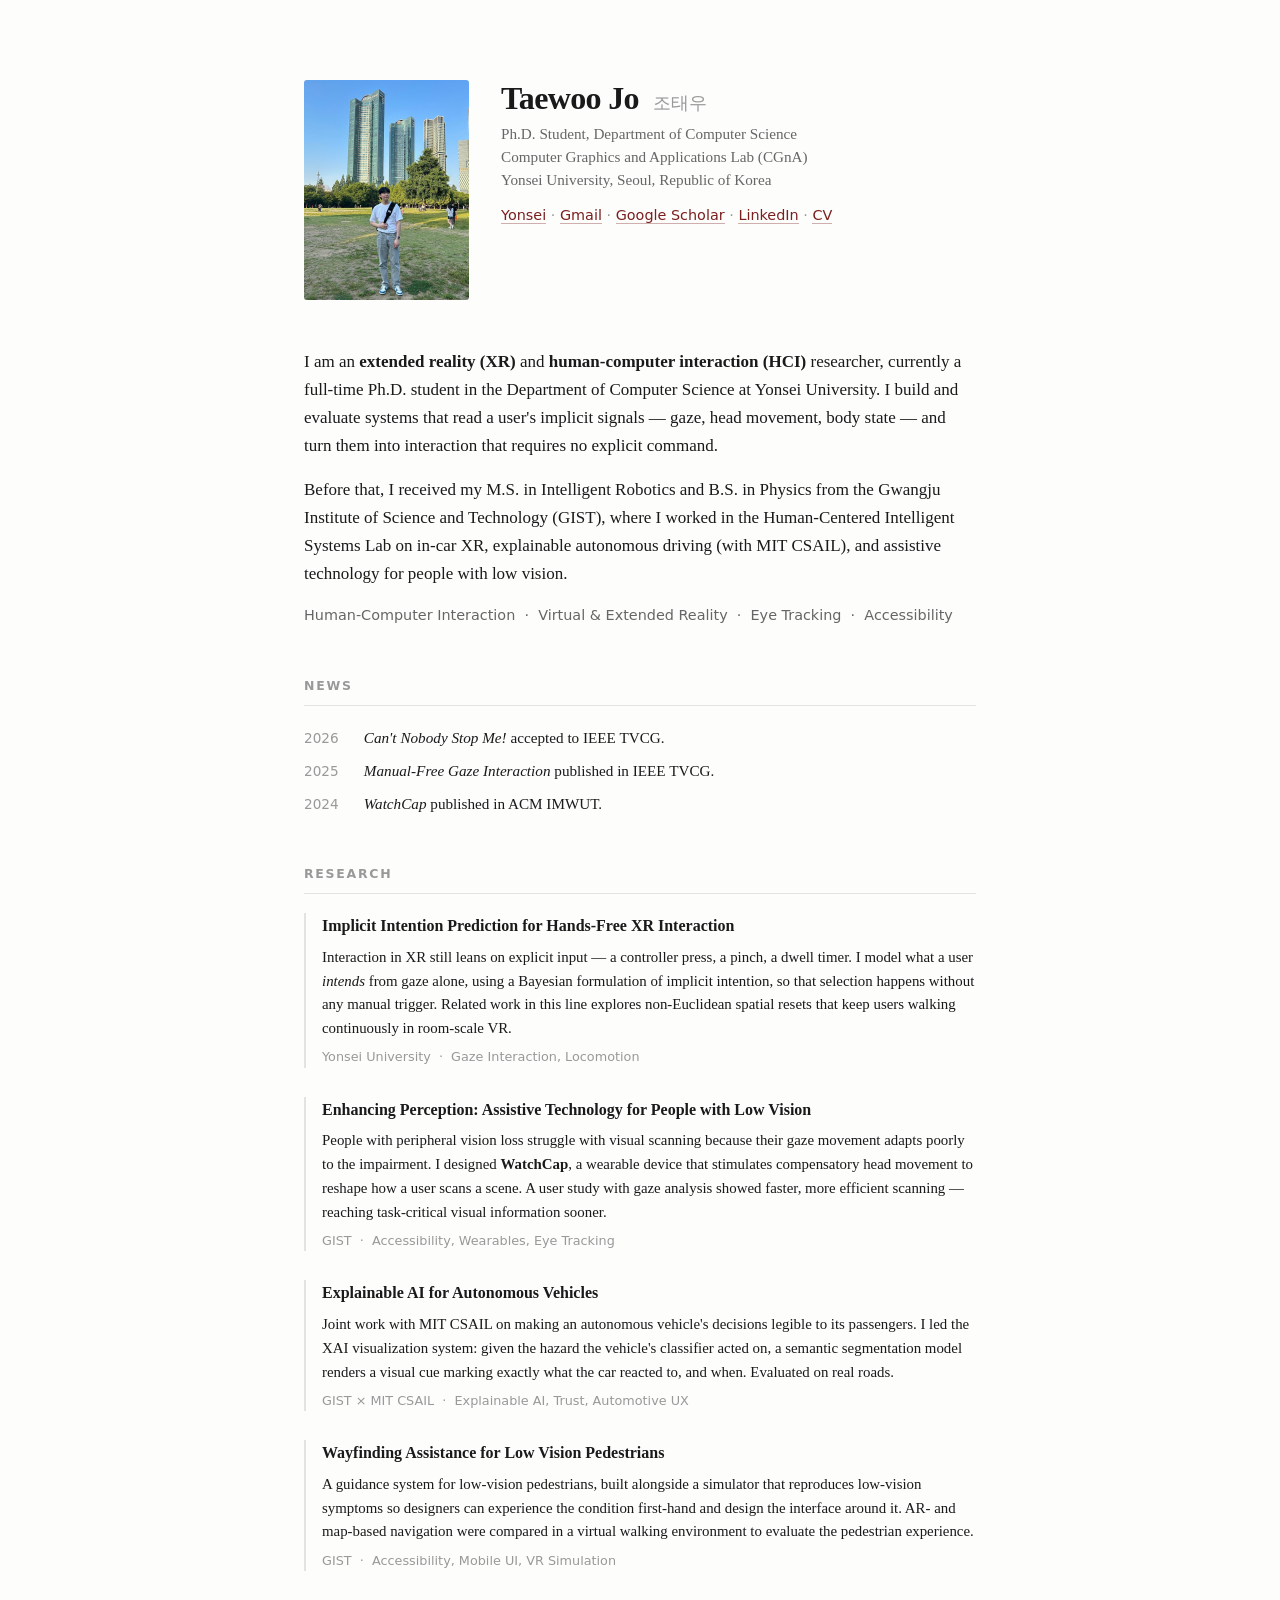
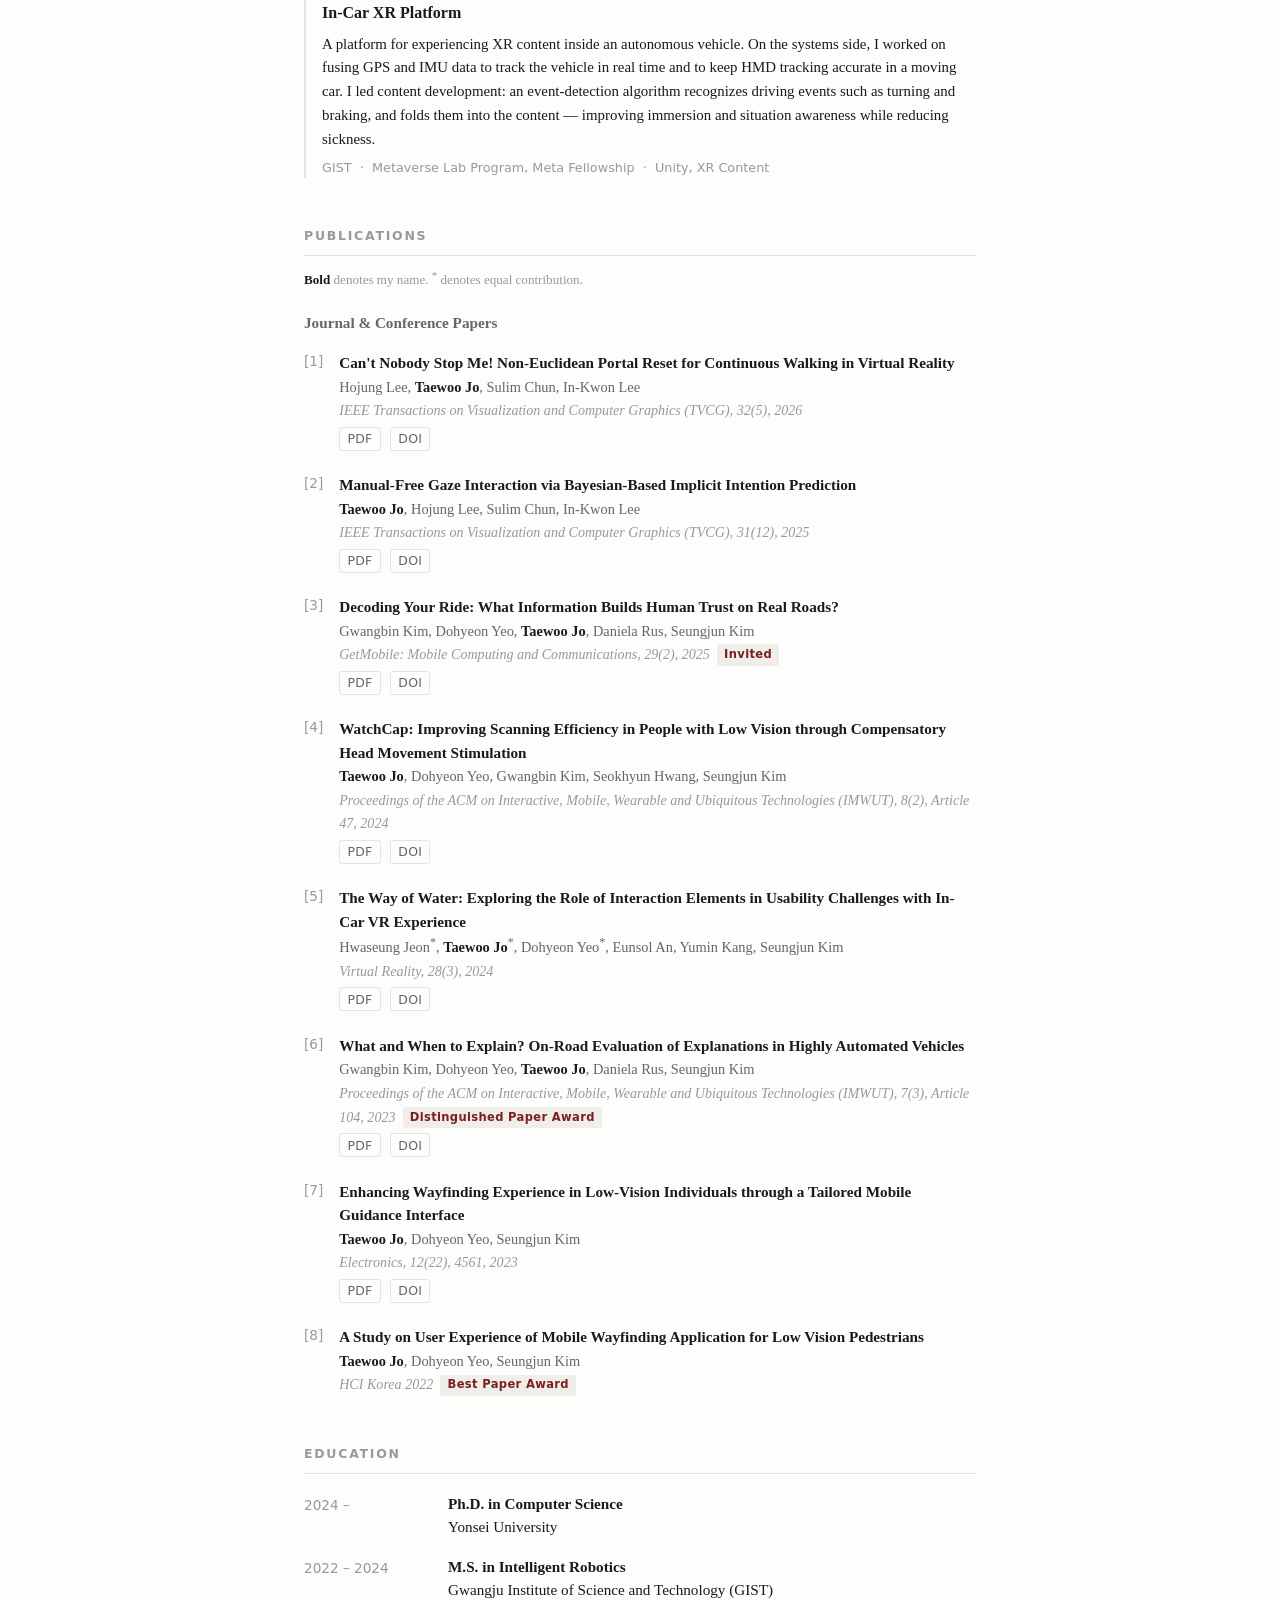
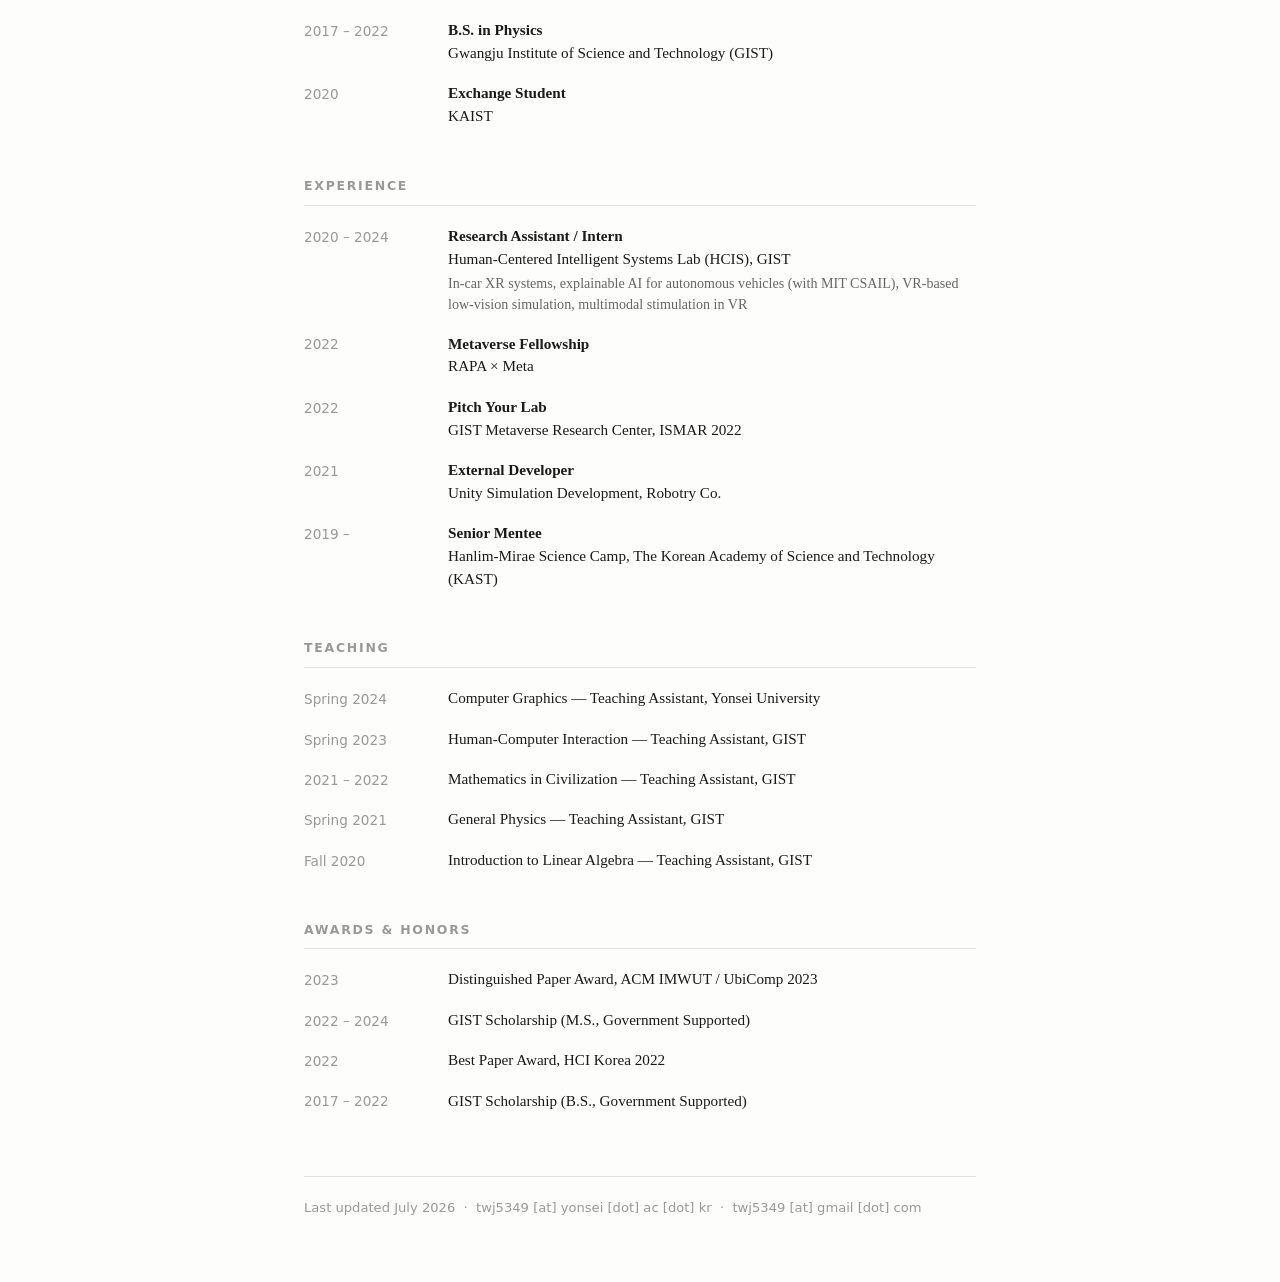
==== index.html @ ddeb013d "Add paper PDFs and DOI links to publications Co-Authored-By: Claude Opus 4.8 <noreply@anthropic.com>" ====
<!DOCTYPE html>
<html lang="en">
<head>
<meta charset="utf-8">
<meta name="viewport" content="width=device-width, initial-scale=1">
<title>Taewoo Jo</title>
<meta name="description" content="Taewoo Jo — Ph.D. student in Computer Science at Yonsei University. Human-Computer Interaction, Virtual Reality, Accessibility, Eye Tracking.">
<link rel="stylesheet" href="style.css">
<link rel="icon" href="data:,">
</head>
<body>
<main>

  <header>
    <!-- 사진을 assets/profile.jpg 로 넣으면 자동으로 표시됩니다 -->
    <img src="assets/profile.jpg" alt="Taewoo Jo" class="portrait"
         onerror="this.style.visibility='hidden'">
    <div class="intro">
      <h1>Taewoo Jo <span class="hangul">조태우</span></h1>
      <p class="affil">Ph.D. Student, Department of Computer Science<br>
      Computer Graphics and Applications Lab (CGnA)<br>
      Yonsei University, Seoul, Republic of Korea</p>
      <p class="links">
        <a href="mailto:twj5349@yonsei.ac.kr">Yonsei</a> ·
        <a href="mailto:twj5349@gmail.com">Gmail</a> ·
        <a href="https://scholar.google.co.kr/citations?hl=en&user=6_-TuDIAAAAJ">Google Scholar</a> ·
        <a href="https://www.linkedin.com/in/taewoo-jo-77134614b/">LinkedIn</a> ·
        <a href="assets/cv.pdf">CV</a>
      </p>
    </div>
  </header>

  <section id="about">
    <p>I am an <strong>extended reality (XR)</strong> and <strong>human-computer interaction
    (HCI)</strong> researcher, currently a full-time Ph.D. student in the Department of Computer
    Science at Yonsei University. I build and evaluate systems that read a user's implicit
    signals — gaze, head movement, body state — and turn them into interaction that requires
    no explicit command.</p>

    <p>Before that, I received my M.S. in Intelligent Robotics and B.S. in Physics from the
    Gwangju Institute of Science and Technology (GIST), where I worked in the Human-Centered
    Intelligent Systems Lab on in-car XR, explainable autonomous driving (with MIT CSAIL), and
    assistive technology for people with low vision.</p>

    <p class="keywords">Human-Computer Interaction &nbsp;·&nbsp; Virtual &amp; Extended Reality
    &nbsp;·&nbsp; Eye Tracking &nbsp;·&nbsp; Accessibility</p>
  </section>

  <section id="news">
    <h2>News</h2>
    <ul class="news">
      <li><span class="date">2026</span> <em>Can't Nobody Stop Me!</em> accepted to IEEE TVCG.</li>
      <li><span class="date">2025</span> <em>Manual-Free Gaze Interaction</em> published in IEEE TVCG.</li>
      <li><span class="date">2024</span> <em>WatchCap</em> published in ACM IMWUT.</li>
    </ul>
  </section>

  <section id="research">
    <h2>Research</h2>

    <div class="proj">
      <h3>Implicit Intention Prediction for Hands-Free XR Interaction</h3>
      <p>Interaction in XR still leans on explicit input — a controller press, a pinch, a dwell timer.
      I model what a user <em>intends</em> from gaze alone, using a Bayesian formulation of implicit
      intention, so that selection happens without any manual trigger. Related work in this line
      explores non-Euclidean spatial resets that keep users walking continuously in room-scale VR.</p>
      <p class="tags">Yonsei University &nbsp;·&nbsp; Gaze Interaction, Locomotion</p>
    </div>

    <div class="proj">
      <h3>Enhancing Perception: Assistive Technology for People with Low Vision</h3>
      <p>People with peripheral vision loss struggle with visual scanning because their gaze
      movement adapts poorly to the impairment. I designed <strong>WatchCap</strong>, a wearable
      device that stimulates compensatory head movement to reshape how a user scans a scene.
      A user study with gaze analysis showed faster, more efficient scanning — reaching
      task-critical visual information sooner.</p>
      <p class="tags">GIST &nbsp;·&nbsp; Accessibility, Wearables, Eye Tracking</p>
    </div>

    <div class="proj">
      <h3>Explainable AI for Autonomous Vehicles</h3>
      <p>Joint work with MIT CSAIL on making an autonomous vehicle's decisions legible to its
      passengers. I led the XAI visualization system: given the hazard the vehicle's classifier
      acted on, a semantic segmentation model renders a visual cue marking exactly what the car
      reacted to, and when. Evaluated on real roads.</p>
      <p class="tags">GIST &times; MIT CSAIL &nbsp;·&nbsp; Explainable AI, Trust, Automotive UX</p>
    </div>

    <div class="proj">
      <h3>Wayfinding Assistance for Low Vision Pedestrians</h3>
      <p>A guidance system for low-vision pedestrians, built alongside a simulator that reproduces
      low-vision symptoms so designers can experience the condition first-hand and design the
      interface around it. AR- and map-based navigation were compared in a virtual walking
      environment to evaluate the pedestrian experience.</p>
      <p class="tags">GIST &nbsp;·&nbsp; Accessibility, Mobile UI, VR Simulation</p>
    </div>

    <div class="proj">
      <h3>In-Car XR Platform</h3>
      <p>A platform for experiencing XR content inside an autonomous vehicle. On the systems side,
      I worked on fusing GPS and IMU data to track the vehicle in real time and to keep HMD
      tracking accurate in a moving car. I led content development: an event-detection algorithm
      recognizes driving events such as turning and braking, and folds them into the content —
      improving immersion and situation awareness while reducing sickness.</p>
      <p class="tags">GIST &nbsp;·&nbsp; Metaverse Lab Program, Meta Fellowship &nbsp;·&nbsp; Unity, XR Content</p>
    </div>

  </section>

  <section id="publications">
    <h2>Publications</h2>
    <p class="note"><span class="me">Bold</span> denotes my name. <sup>*</sup> denotes equal contribution.</p>

    <h3>Journal &amp; Conference Papers</h3>
    <ol class="pubs" reversed>

      <li>
        <span class="title">Can't Nobody Stop Me! Non-Euclidean Portal Reset for Continuous Walking in Virtual Reality</span><br>
        <span class="authors">Hojung Lee, <span class="me">Taewoo Jo</span>, Sulim Chun, In-Kwon Lee</span><br>
        <span class="venue">IEEE Transactions on Visualization and Computer Graphics (TVCG), 32(5), 2026</span>
        <span class="publinks">
          <a href="assets/papers/2026-tvcg-portal-reset.pdf">PDF</a>
          <a href="https://doi.org/10.1109/TVCG.2026.3679901">DOI</a>
        </span>
      </li>

      <li>
        <span class="title">Manual-Free Gaze Interaction via Bayesian-Based Implicit Intention Prediction</span><br>
        <span class="authors"><span class="me">Taewoo Jo</span>, Hojung Lee, Sulim Chun, In-Kwon Lee</span><br>
        <span class="venue">IEEE Transactions on Visualization and Computer Graphics (TVCG), 31(12), 2025</span>
        <span class="publinks">
          <a href="assets/papers/2025-tvcg-gaze-interaction.pdf">PDF</a>
          <a href="https://doi.org/10.1109/TVCG.2025.3615198">DOI</a>
        </span>
      </li>

      <li>
        <span class="title">Decoding Your Ride: What Information Builds Human Trust on Real Roads?</span><br>
        <span class="authors">Gwangbin Kim, Dohyeon Yeo, <span class="me">Taewoo Jo</span>, Daniela Rus, Seungjun Kim</span><br>
        <span class="venue">GetMobile: Mobile Computing and Communications, 29(2), 2025 &nbsp;<span class="badge">Invited</span></span>
        <span class="publinks">
          <a href="assets/papers/2025-getmobile-decoding-your-ride.pdf">PDF</a>
          <a href="https://doi.org/10.1145/3760535.3760537">DOI</a>
        </span>
      </li>

      <li>
        <span class="title">WatchCap: Improving Scanning Efficiency in People with Low Vision through Compensatory Head Movement Stimulation</span><br>
        <span class="authors"><span class="me">Taewoo Jo</span>, Dohyeon Yeo, Gwangbin Kim, Seokhyun Hwang, Seungjun Kim</span><br>
        <span class="venue">Proceedings of the ACM on Interactive, Mobile, Wearable and Ubiquitous Technologies (IMWUT), 8(2), Article 47, 2024</span>
        <span class="publinks">
          <a href="assets/papers/2024-imwut-watchcap.pdf">PDF</a>
          <a href="https://doi.org/10.1145/3659592">DOI</a>
        </span>
      </li>

      <li>
        <span class="title">The Way of Water: Exploring the Role of Interaction Elements in Usability Challenges with In-Car VR Experience</span><br>
        <span class="authors">Hwaseung Jeon<sup>*</sup>, <span class="me">Taewoo Jo</span><sup>*</sup>, Dohyeon Yeo<sup>*</sup>, Eunsol An, Yumin Kang, Seungjun Kim</span><br>
        <span class="venue">Virtual Reality, 28(3), 2024</span>
        <span class="publinks">
          <a href="assets/papers/2024-vr-way-of-water.pdf">PDF</a>
          <a href="https://doi.org/10.1007/s10055-024-01001-3">DOI</a>
        </span>
      </li>

      <li>
        <span class="title">What and When to Explain? On-Road Evaluation of Explanations in Highly Automated Vehicles</span><br>
        <span class="authors">Gwangbin Kim, Dohyeon Yeo, <span class="me">Taewoo Jo</span>, Daniela Rus, Seungjun Kim</span><br>
        <span class="venue">Proceedings of the ACM on Interactive, Mobile, Wearable and Ubiquitous Technologies (IMWUT), 7(3), Article 104, 2023 &nbsp;<span class="badge">Distinguished Paper Award</span></span>
        <span class="publinks">
          <a href="assets/papers/2023-imwut-what-and-when-to-explain.pdf">PDF</a>
          <a href="https://doi.org/10.1145/3610886">DOI</a>
        </span>
      </li>

      <li>
        <span class="title">Enhancing Wayfinding Experience in Low-Vision Individuals through a Tailored Mobile Guidance Interface</span><br>
        <span class="authors"><span class="me">Taewoo Jo</span>, Dohyeon Yeo, Seungjun Kim</span><br>
        <span class="venue">Electronics, 12(22), 4561, 2023</span>
        <span class="publinks">
          <a href="assets/papers/2023-electronics-wayfinding.pdf">PDF</a>
          <a href="https://doi.org/10.3390/electronics12224561">DOI</a>
        </span>
      </li>

      <li>
        <span class="title">A Study on User Experience of Mobile Wayfinding Application for Low Vision Pedestrians</span><br>
        <span class="authors"><span class="me">Taewoo Jo</span>, Dohyeon Yeo, Seungjun Kim</span><br>
        <span class="venue">HCI Korea 2022 &nbsp;<span class="badge">Best Paper Award</span></span>
      </li>

    </ol>
  </section>

  <section id="education">
    <h2>Education</h2>
    <ul class="cv">
      <li>
        <span class="date">2024 &ndash;</span>
        <span class="entry"><strong>Ph.D. in Computer Science</strong><br>Yonsei University</span>
      </li>
      <li>
        <span class="date">2022 &ndash; 2024</span>
        <span class="entry"><strong>M.S. in Intelligent Robotics</strong><br>Gwangju Institute of Science and Technology (GIST)</span>
      </li>
      <li>
        <span class="date">2017 &ndash; 2022</span>
        <span class="entry"><strong>B.S. in Physics</strong><br>Gwangju Institute of Science and Technology (GIST)</span>
      </li>
      <li>
        <span class="date">2020</span>
        <span class="entry"><strong>Exchange Student</strong><br>KAIST</span>
      </li>
    </ul>
  </section>

  <section id="experience">
    <h2>Experience</h2>
    <ul class="cv">
      <li>
        <span class="date">2020 &ndash; 2024</span>
        <span class="entry"><strong>Research Assistant / Intern</strong><br>
        Human-Centered Intelligent Systems Lab (HCIS), GIST<br>
        <span class="detail">In-car XR systems, explainable AI for autonomous vehicles (with MIT CSAIL),
        VR-based low-vision simulation, multimodal stimulation in VR</span></span>
      </li>
      <li>
        <span class="date">2022</span>
        <span class="entry"><strong>Metaverse Fellowship</strong><br>RAPA &times; Meta</span>
      </li>
      <li>
        <span class="date">2022</span>
        <span class="entry"><strong>Pitch Your Lab</strong><br>
        GIST Metaverse Research Center, ISMAR 2022</span>
      </li>
      <li>
        <span class="date">2021</span>
        <span class="entry"><strong>External Developer</strong><br>Unity Simulation Development, Robotry Co.</span>
      </li>
      <li>
        <span class="date">2019 &ndash;</span>
        <span class="entry"><strong>Senior Mentee</strong><br>
        Hanlim-Mirae Science Camp, The Korean Academy of Science and Technology (KAST)</span>
      </li>
    </ul>
  </section>

  <section id="teaching">
    <h2>Teaching</h2>
    <ul class="cv">
      <li><span class="date">Spring 2024</span> <span class="entry">Computer Graphics &mdash; Teaching Assistant, Yonsei University</span></li>
      <li><span class="date">Spring 2023</span> <span class="entry">Human-Computer Interaction &mdash; Teaching Assistant, GIST</span></li>
      <li><span class="date">2021 &ndash; 2022</span> <span class="entry">Mathematics in Civilization &mdash; Teaching Assistant, GIST</span></li>
      <li><span class="date">Spring 2021</span> <span class="entry">General Physics &mdash; Teaching Assistant, GIST</span></li>
      <li><span class="date">Fall 2020</span> <span class="entry">Introduction to Linear Algebra &mdash; Teaching Assistant, GIST</span></li>
    </ul>
  </section>

  <section id="awards">
    <h2>Awards &amp; Honors</h2>
    <ul class="cv">
      <li><span class="date">2023</span> <span class="entry">Distinguished Paper Award, ACM IMWUT / UbiComp 2023</span></li>
      <li><span class="date">2022 &ndash; 2024</span> <span class="entry">GIST Scholarship (M.S., Government Supported)</span></li>
      <li><span class="date">2022</span> <span class="entry">Best Paper Award, HCI Korea 2022</span></li>
      <li><span class="date">2017 &ndash; 2022</span> <span class="entry">GIST Scholarship (B.S., Government Supported)</span></li>
    </ul>
  </section>

  <footer>
    <p>Last updated July 2026 &nbsp;·&nbsp; twj5349 [at] yonsei [dot] ac [dot] kr &nbsp;·&nbsp; twj5349 [at] gmail [dot] com</p>
  </footer>

</main>
</body>
</html>
---- style.css ----
:root {
  --fg: #1a1a1a;
  --fg-dim: #666;
  --fg-faint: #999;
  --bg: #fdfdfc;
  --accent: #7a1f1f;
  --rule: #e3e3e0;
  --badge-bg: #f0eeea;
}

@media (prefers-color-scheme: dark) {
  :root {
    --fg: #e8e6e3;
    --fg-dim: #a0a0a0;
    --fg-faint: #777;
    --bg: #16161a;
    --accent: #d98a8a;
    --rule: #2e2e33;
    --badge-bg: #2a2a30;
  }
}

* { box-sizing: border-box; }

html { -webkit-text-size-adjust: 100%; }

body {
  margin: 0;
  background: var(--bg);
  color: var(--fg);
  font-family: "Charter", "Iowan Old Style", "Source Serif Pro", Georgia, "Noto Serif KR", serif;
  font-size: 17px;
  line-height: 1.65;
  -webkit-font-smoothing: antialiased;
}

main {
  max-width: 720px;
  margin: 0 auto;
  padding: 5rem 1.5rem 4rem;
}

a {
  color: var(--accent);
  text-decoration: none;
  border-bottom: 1px solid color-mix(in srgb, var(--accent) 35%, transparent);
}
a:hover { border-bottom-color: var(--accent); }

/* ---------- header ---------- */

header {
  display: flex;
  gap: 2rem;
  align-items: flex-start;
  margin-bottom: 3rem;
}

/* 사진의 원래 비율을 그대로 따라갑니다 (세로/가로/정사각 모두 대응).
   너비만 고정하고 높이는 auto — 잘리는 부분 없음.
   지나치게 세로로 긴 사진만 max-height 에서 부드럽게 잘립니다. */
.portrait {
  width: 165px;
  height: auto;
  max-height: 240px;
  object-fit: cover;
  object-position: 50% 30%;
  display: block;
  border-radius: 3px;
  flex-shrink: 0;
  background: var(--badge-bg);
}

.intro { flex: 1; min-width: 0; }

h1 {
  font-size: 2rem;
  font-weight: 600;
  letter-spacing: -0.02em;
  margin: 0 0 0.4rem;
  line-height: 1.15;
}

h1 .hangul {
  font-size: 1.1rem;
  font-weight: 400;
  color: var(--fg-faint);
  letter-spacing: 0;
  margin-left: 0.4rem;
}

.affil {
  margin: 0 0 0.8rem;
  color: var(--fg-dim);
  font-size: 0.95rem;
  line-height: 1.5;
}

.links {
  margin: 0;
  font-size: 0.9rem;
  font-family: system-ui, -apple-system, "Segoe UI", sans-serif;
  color: var(--fg-faint);
}

/* ---------- sections ---------- */

section { margin-bottom: 3rem; }

h2 {
  font-size: 0.78rem;
  font-family: system-ui, -apple-system, "Segoe UI", sans-serif;
  font-weight: 600;
  text-transform: uppercase;
  letter-spacing: 0.14em;
  color: var(--fg-faint);
  margin: 0 0 1.2rem;
  padding-bottom: 0.5rem;
  border-bottom: 1px solid var(--rule);
}

h3 {
  font-size: 0.95rem;
  font-weight: 600;
  margin: 0 0 1rem;
  color: var(--fg-dim);
}

#about p { margin: 0 0 1rem; }

.keywords {
  font-size: 0.9rem;
  color: var(--fg-dim);
  font-family: system-ui, -apple-system, "Segoe UI", sans-serif;
}

/* ---------- research projects ---------- */

.proj {
  margin-bottom: 1.8rem;
  padding-left: 1rem;
  border-left: 2px solid var(--rule);
}

.proj h3 {
  font-size: 1rem;
  color: var(--fg);
  margin: 0 0 0.4rem;
}

.proj p {
  margin: 0 0 0.4rem;
  font-size: 0.93rem;
  line-height: 1.6;
}

.proj .tags {
  margin: 0;
  font-family: system-ui, -apple-system, "Segoe UI", sans-serif;
  font-size: 0.8rem;
  color: var(--fg-faint);
}

/* ---------- news ---------- */

.news {
  list-style: none;
  padding: 0;
  margin: 0;
  font-size: 0.95rem;
}
.news li { margin-bottom: 0.5rem; }
.news .date {
  display: inline-block;
  width: 3.5rem;
  color: var(--fg-faint);
  font-family: system-ui, -apple-system, "Segoe UI", sans-serif;
  font-size: 0.85rem;
}

/* ---------- publications ---------- */

.note {
  font-size: 0.82rem;
  color: var(--fg-faint);
  margin: -0.6rem 0 1.2rem;
}

.pubs {
  list-style: none;
  padding: 0;
  margin: 0;
  counter-reset: pub;
}

.pubs li {
  position: relative;
  padding-left: 2.2rem;
  margin-bottom: 1.4rem;
  font-size: 0.95rem;
  line-height: 1.55;
}

.pubs li::before {
  counter-increment: pub;
  content: "[" counter(pub) "]";
  position: absolute;
  left: 0;
  top: 0;
  color: var(--fg-faint);
  font-size: 0.85rem;
  font-family: system-ui, -apple-system, "Segoe UI", sans-serif;
}

.pubs .title { font-weight: 600; }
.pubs .authors { color: var(--fg-dim); font-size: 0.9rem; }
.pubs .venue { color: var(--fg-faint); font-size: 0.88rem; font-style: italic; }
.me { font-weight: 700; color: var(--fg); }

.publinks {
  display: block;
  margin-top: 0.3rem;
  font-family: system-ui, -apple-system, "Segoe UI", sans-serif;
  font-size: 0.78rem;
}

.publinks a {
  display: inline-block;
  margin-right: 0.35rem;
  padding: 0.08rem 0.45rem;
  border: 1px solid var(--rule);
  border-radius: 3px;
  color: var(--fg-dim);
  letter-spacing: 0.02em;
}

.publinks a:hover {
  border-color: var(--accent);
  color: var(--accent);
}

.badge {
  display: inline-block;
  background: var(--badge-bg);
  color: var(--accent);
  font-style: normal;
  font-family: system-ui, -apple-system, "Segoe UI", sans-serif;
  font-size: 0.72rem;
  font-weight: 600;
  letter-spacing: 0.03em;
  padding: 0.1rem 0.45rem;
  border-radius: 3px;
  vertical-align: 1px;
}

/* ---------- cv-style lists ---------- */

.cv {
  list-style: none;
  padding: 0;
  margin: 0;
}

.cv li {
  display: flex;
  gap: 1.5rem;
  margin-bottom: 1.1rem;
  font-size: 0.95rem;
  line-height: 1.5;
}

.cv .date {
  flex: 0 0 7.5rem;
  color: var(--fg-faint);
  font-family: system-ui, -apple-system, "Segoe UI", sans-serif;
  font-size: 0.85rem;
  padding-top: 0.12rem;
}

.cv .entry { flex: 1; min-width: 0; }

.cv .detail {
  display: block;
  color: var(--fg-dim);
  font-size: 0.88rem;
  margin-top: 0.15rem;
}

/* ---------- footer ---------- */

footer {
  margin-top: 4rem;
  padding-top: 1.2rem;
  border-top: 1px solid var(--rule);
  font-size: 0.82rem;
  color: var(--fg-faint);
  font-family: system-ui, -apple-system, "Segoe UI", sans-serif;
}
footer p { margin: 0; }

/* ---------- mobile ---------- */

@media (max-width: 600px) {
  body { font-size: 16px; }
  main { padding: 2.5rem 1.25rem 3rem; }

  header {
    flex-direction: column;
    gap: 1.25rem;
    margin-bottom: 2.5rem;
  }
  .portrait { width: 120px; max-height: 175px; }
  h1 { font-size: 1.6rem; }

  .cv li { flex-direction: column; gap: 0.15rem; }
  .cv .date { flex: none; }
  .news .date { display: block; width: auto; }
}
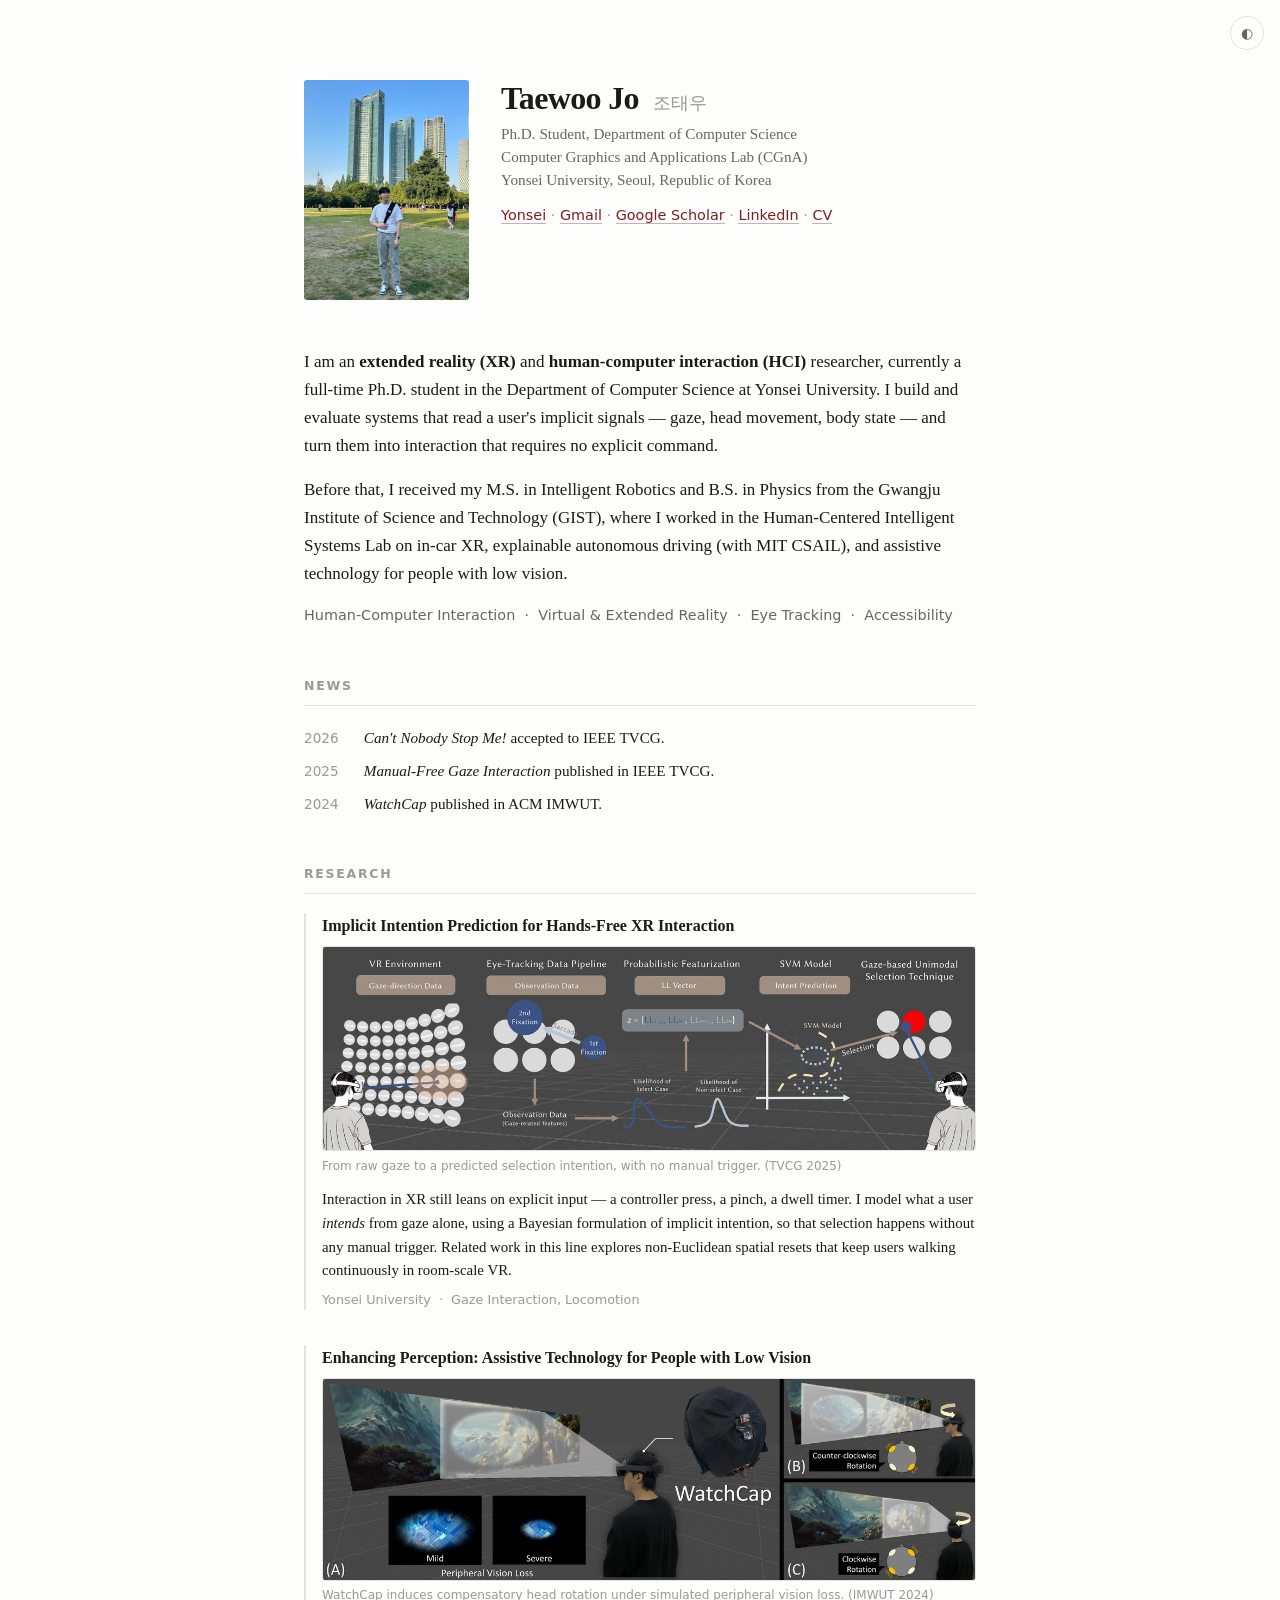
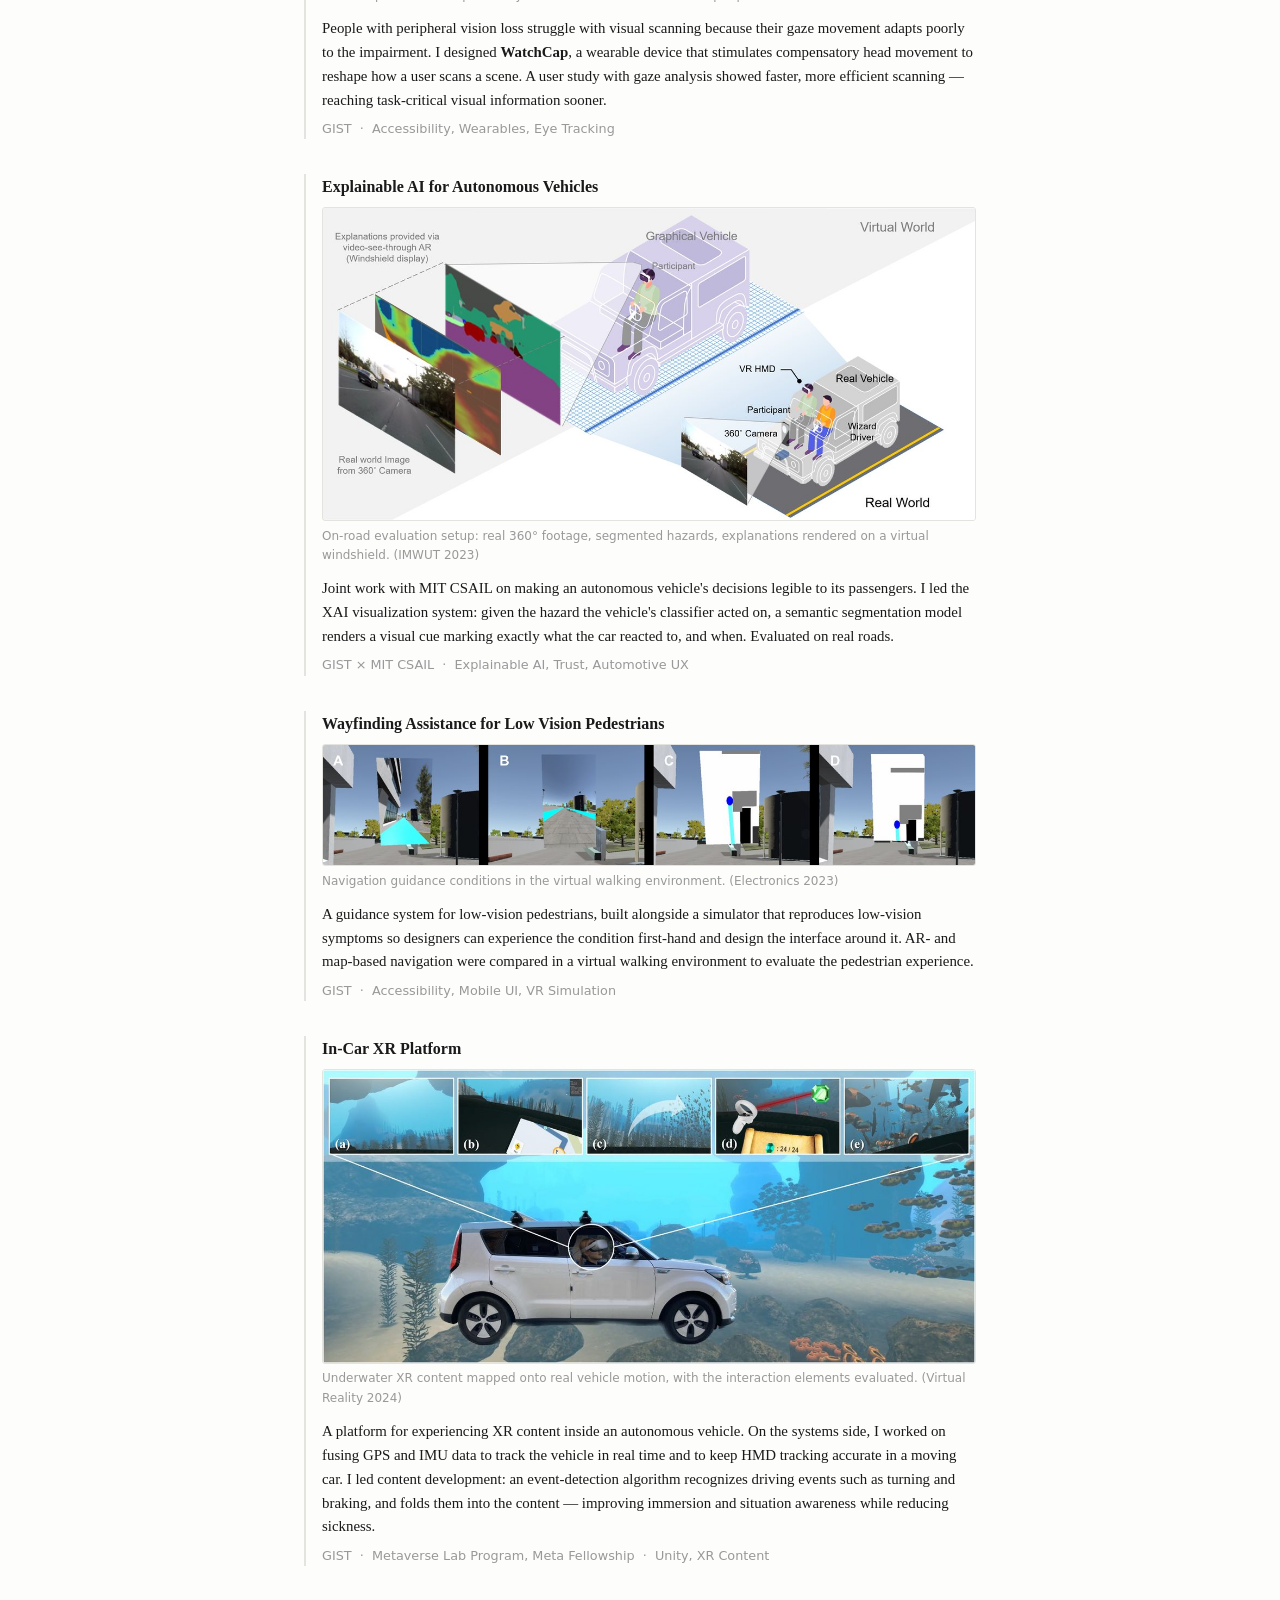
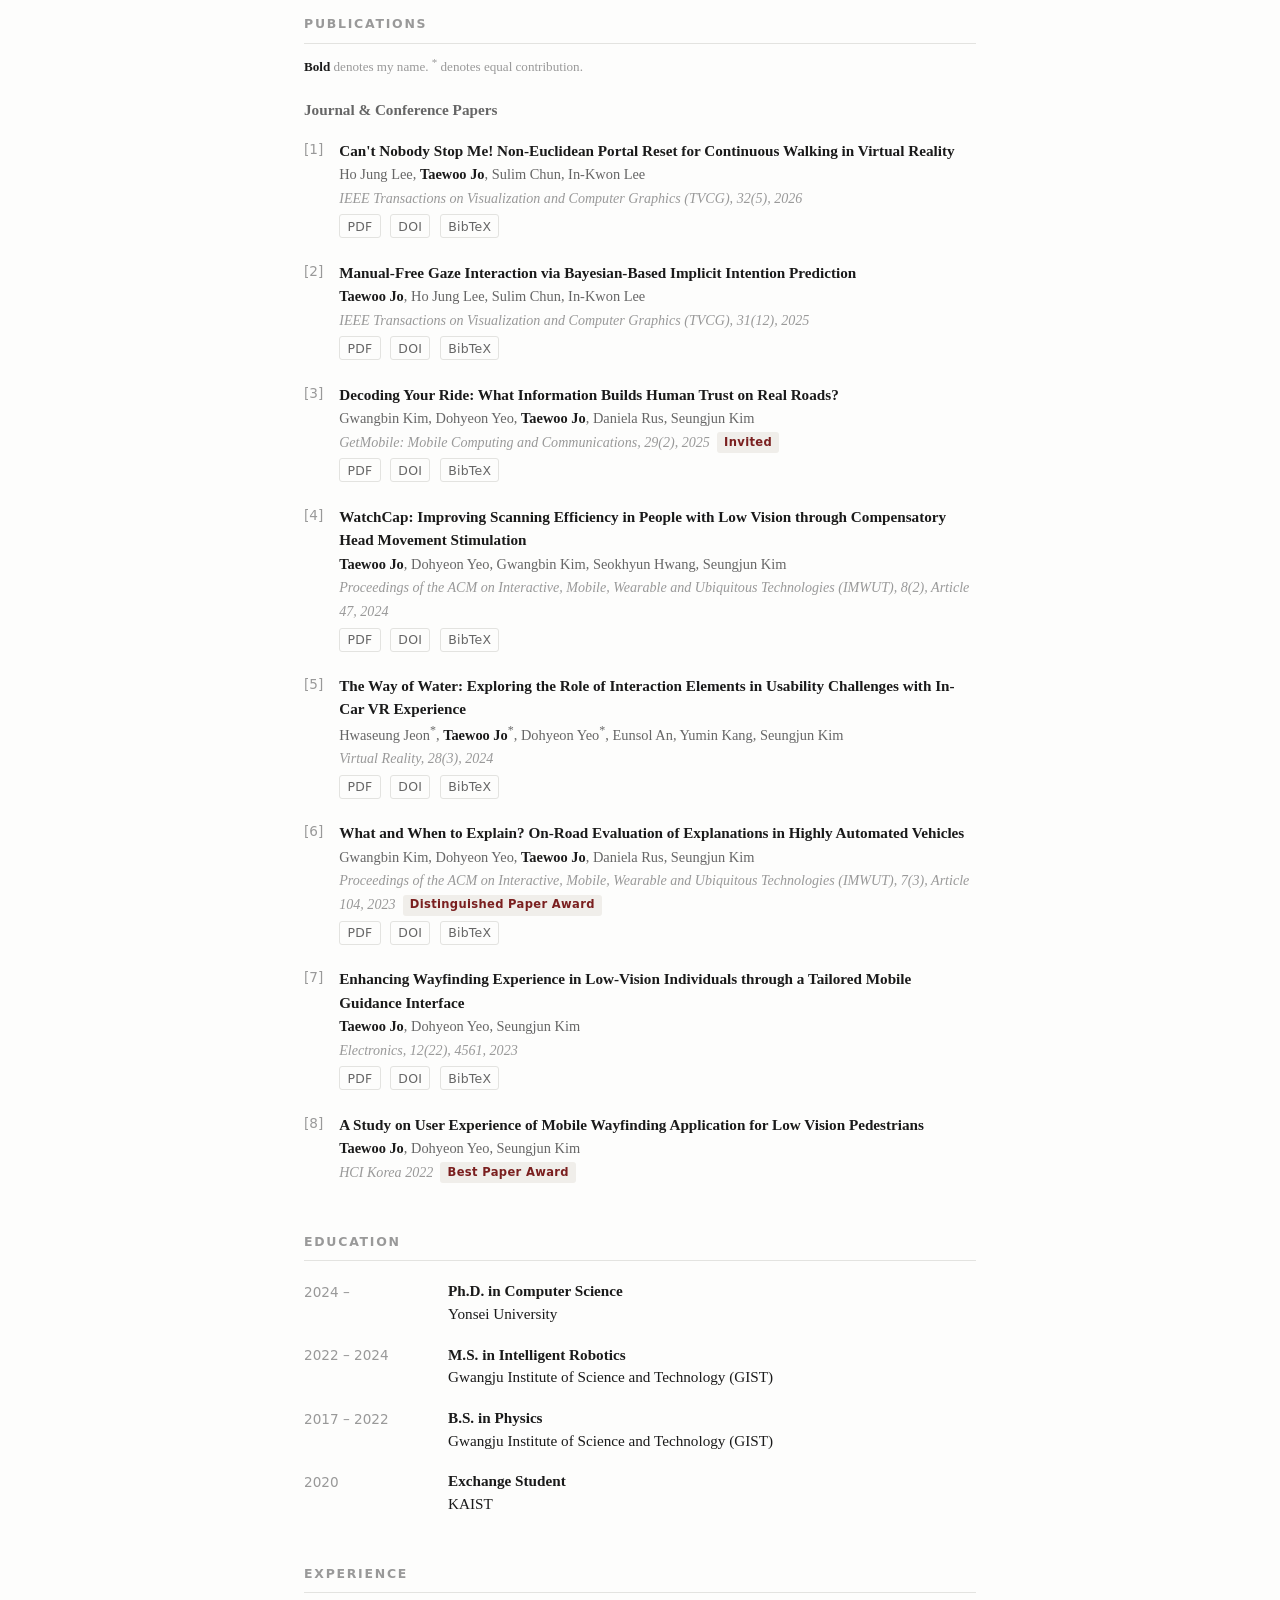
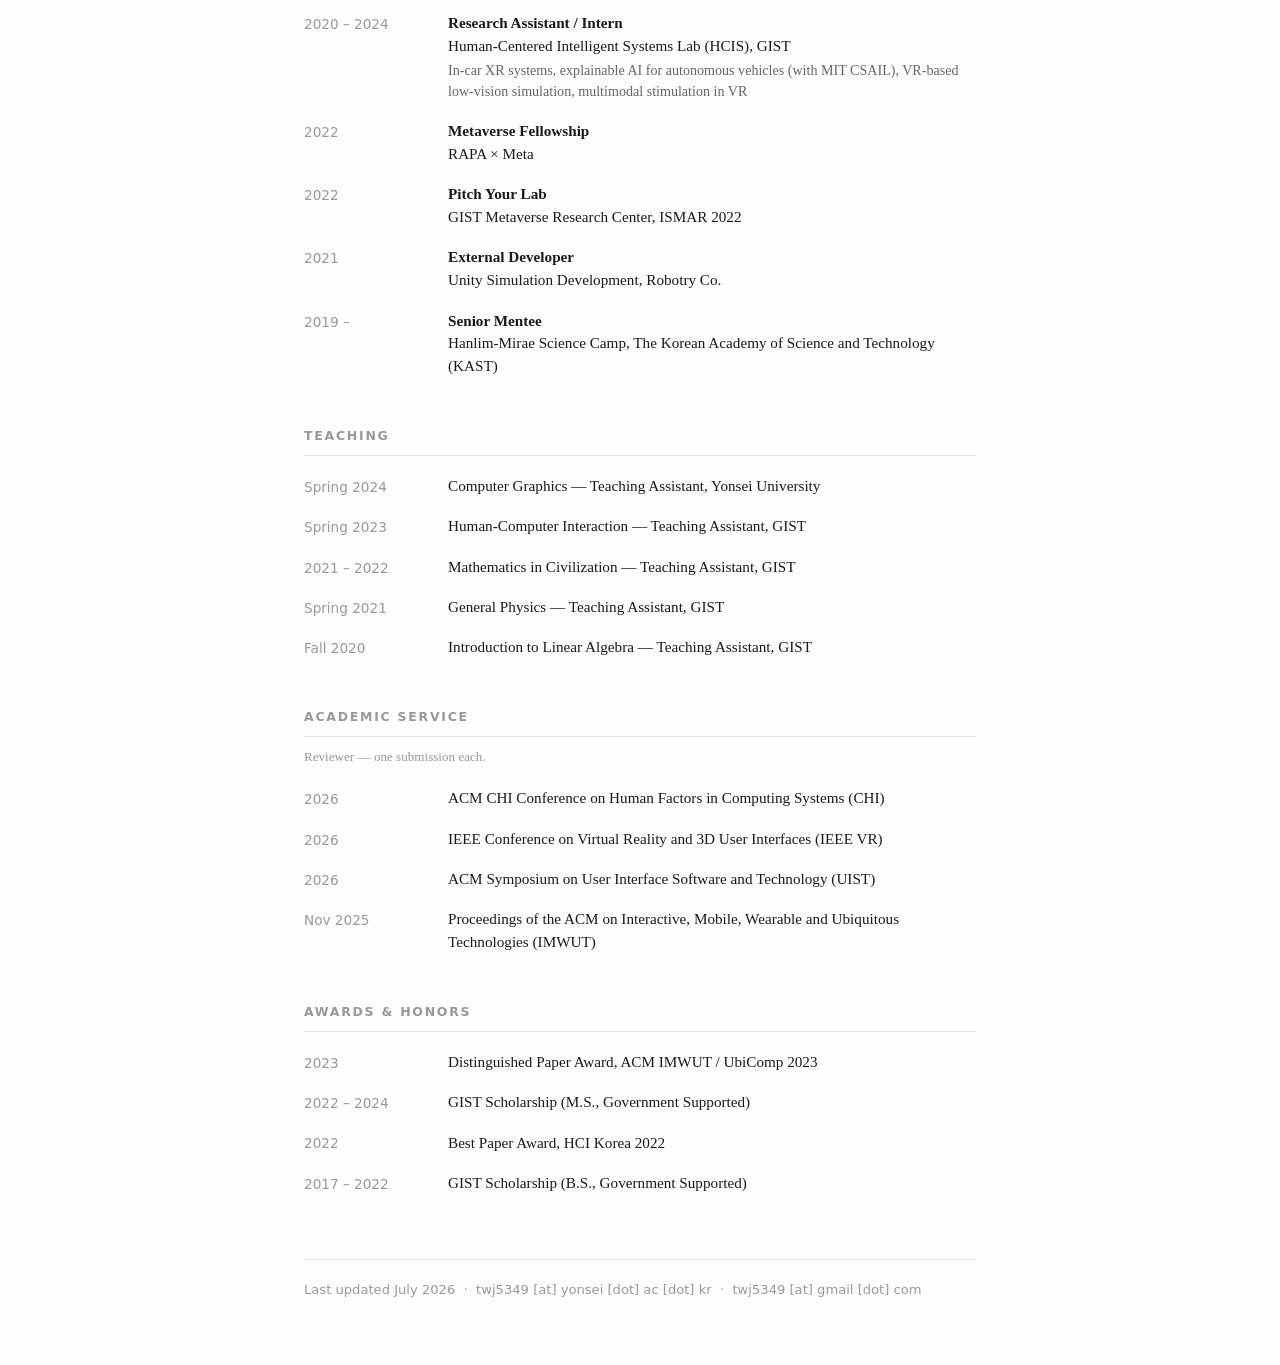
==== commit 27880533: "Add project figures, BibTeX entries, academic service, dark mode toggle Co-Authored-By: Claude Opus " ====
--- a/index.html
+++ b/index.html
@@ -7,8 +7,16 @@
 <meta name="description" content="Taewoo Jo — Ph.D. student in Computer Science at Yonsei University. Human-Computer Interaction, Virtual Reality, Accessibility, Eye Tracking.">
 <link rel="stylesheet" href="style.css">
 <link rel="icon" href="data:,">
+<script>
+  // 저장된 테마를 페인트 전에 적용 (새로고침 시 깜빡임 방지)
+  try {
+    var t = localStorage.getItem('theme');
+    if (t) document.documentElement.setAttribute('data-theme', t);
+  } catch (e) {}
+</script>
 </head>
 <body>
+<button id="theme-toggle" type="button" aria-label="Toggle dark mode" title="Toggle dark mode">◐</button>
 <main>
 
   <header>
@@ -60,6 +68,10 @@
 
     <div class="proj">
       <h3>Implicit Intention Prediction for Hands-Free XR Interaction</h3>
+      <figure>
+        <img src="assets/figures/gaze-interaction.jpg" alt="Pipeline: gaze data in a VR environment is turned into likelihood features, then into a predicted selection intention" loading="lazy">
+        <figcaption>From raw gaze to a predicted selection intention, with no manual trigger. (TVCG 2025)</figcaption>
+      </figure>
       <p>Interaction in XR still leans on explicit input — a controller press, a pinch, a dwell timer.
       I model what a user <em>intends</em> from gaze alone, using a Bayesian formulation of implicit
       intention, so that selection happens without any manual trigger. Related work in this line
@@ -69,6 +81,10 @@
 
     <div class="proj">
       <h3>Enhancing Perception: Assistive Technology for People with Low Vision</h3>
+      <figure>
+        <img src="assets/figures/watchcap.jpg" alt="A user wearing the WatchCap device and an HMD, with simulated mild and severe peripheral vision loss and induced head rotations" loading="lazy">
+        <figcaption>WatchCap induces compensatory head rotation under simulated peripheral vision loss. (IMWUT 2024)</figcaption>
+      </figure>
       <p>People with peripheral vision loss struggle with visual scanning because their gaze
       movement adapts poorly to the impairment. I designed <strong>WatchCap</strong>, a wearable
       device that stimulates compensatory head movement to reshape how a user scans a scene.
@@ -79,6 +95,10 @@
 
     <div class="proj">
       <h3>Explainable AI for Autonomous Vehicles</h3>
+      <figure>
+        <img src="assets/figures/xai-autonomous-vehicle.jpg" alt="System diagram: a 360-degree camera feed from a real vehicle is segmented and shown as a windshield AR explanation to a participant in a graphical vehicle" loading="lazy">
+        <figcaption>On-road evaluation setup: real 360&deg; footage, segmented hazards, explanations rendered on a virtual windshield. (IMWUT 2023)</figcaption>
+      </figure>
       <p>Joint work with MIT CSAIL on making an autonomous vehicle's decisions legible to its
       passengers. I led the XAI visualization system: given the hazard the vehicle's classifier
       acted on, a semantic segmentation model renders a visual cue marking exactly what the car
@@ -88,6 +108,10 @@
 
     <div class="proj">
       <h3>Wayfinding Assistance for Low Vision Pedestrians</h3>
+      <figure>
+        <img src="assets/figures/wayfinding.jpg" alt="Four first-person views of a virtual pedestrian environment showing AR and map-based navigation guidance under simulated low vision" loading="lazy">
+        <figcaption>Navigation guidance conditions in the virtual walking environment. (Electronics 2023)</figcaption>
+      </figure>
       <p>A guidance system for low-vision pedestrians, built alongside a simulator that reproduces
       low-vision symptoms so designers can experience the condition first-hand and design the
       interface around it. AR- and map-based navigation were compared in a virtual walking
@@ -97,6 +121,10 @@
 
     <div class="proj">
       <h3>In-Car XR Platform</h3>
+      <figure>
+        <img src="assets/figures/in-car-xr.jpg" alt="A real vehicle rendered inside an underwater virtual scene, with five insets showing in-car VR content and interaction elements" loading="lazy">
+        <figcaption>Underwater XR content mapped onto real vehicle motion, with the interaction elements evaluated. (Virtual Reality 2024)</figcaption>
+      </figure>
       <p>A platform for experiencing XR content inside an autonomous vehicle. On the systems side,
       I worked on fusing GPS and IMU data to track the vehicle in real time and to keep HMD
       tracking accurate in a moving car. I led content development: an event-detection algorithm
@@ -116,21 +144,41 @@
 
       <li>
         <span class="title">Can't Nobody Stop Me! Non-Euclidean Portal Reset for Continuous Walking in Virtual Reality</span><br>
-        <span class="authors">Hojung Lee, <span class="me">Taewoo Jo</span>, Sulim Chun, In-Kwon Lee</span><br>
+        <span class="authors">Ho Jung Lee, <span class="me">Taewoo Jo</span>, Sulim Chun, In-Kwon Lee</span><br>
         <span class="venue">IEEE Transactions on Visualization and Computer Graphics (TVCG), 32(5), 2026</span>
         <span class="publinks">
           <a href="assets/papers/2026-tvcg-portal-reset.pdf">PDF</a>
           <a href="https://doi.org/10.1109/TVCG.2026.3679901">DOI</a>
+          <details class="bib"><summary>BibTeX</summary><pre>@article{lee2026portal,
+  author  = {Lee, Ho Jung and Jo, Taewoo and Chun, Sulim and Lee, In-Kwon},
+  title   = {Can't Nobody Stop Me! Non-Euclidean Portal Reset for
+             Continuous Walking in Virtual Reality},
+  journal = {IEEE Transactions on Visualization and Computer Graphics},
+  volume  = {32},
+  number  = {5},
+  year    = {2026},
+  doi     = {10.1109/TVCG.2026.3679901}
+}</pre></details>
         </span>
       </li>
 
       <li>
         <span class="title">Manual-Free Gaze Interaction via Bayesian-Based Implicit Intention Prediction</span><br>
-        <span class="authors"><span class="me">Taewoo Jo</span>, Hojung Lee, Sulim Chun, In-Kwon Lee</span><br>
+        <span class="authors"><span class="me">Taewoo Jo</span>, Ho Jung Lee, Sulim Chun, In-Kwon Lee</span><br>
         <span class="venue">IEEE Transactions on Visualization and Computer Graphics (TVCG), 31(12), 2025</span>
         <span class="publinks">
           <a href="assets/papers/2025-tvcg-gaze-interaction.pdf">PDF</a>
           <a href="https://doi.org/10.1109/TVCG.2025.3615198">DOI</a>
+          <details class="bib"><summary>BibTeX</summary><pre>@article{jo2025gaze,
+  author  = {Jo, Taewoo and Lee, Ho Jung and Chun, Sulim and Lee, In-Kwon},
+  title   = {Manual-Free Gaze Interaction via Bayesian-Based
+             Implicit Intention Prediction},
+  journal = {IEEE Transactions on Visualization and Computer Graphics},
+  volume  = {31},
+  number  = {12},
+  year    = {2025},
+  doi     = {10.1109/TVCG.2025.3615198}
+}</pre></details>
         </span>
       </li>
 
@@ -141,6 +189,17 @@
         <span class="publinks">
           <a href="assets/papers/2025-getmobile-decoding-your-ride.pdf">PDF</a>
           <a href="https://doi.org/10.1145/3760535.3760537">DOI</a>
+          <details class="bib"><summary>BibTeX</summary><pre>@article{kim2025decoding,
+  author  = {Kim, Gwangbin and Yeo, Dohyeon and Jo, Taewoo and
+             Rus, Daniela and Kim, Seungjun},
+  title   = {Decoding Your Ride: What Information Builds Human Trust
+             on Real Roads?},
+  journal = {GetMobile: Mobile Computing and Communications},
+  volume  = {29},
+  number  = {2},
+  year    = {2025},
+  doi     = {10.1145/3760535.3760537}
+}</pre></details>
         </span>
       </li>
 
@@ -151,6 +210,19 @@
         <span class="publinks">
           <a href="assets/papers/2024-imwut-watchcap.pdf">PDF</a>
           <a href="https://doi.org/10.1145/3659592">DOI</a>
+          <details class="bib"><summary>BibTeX</summary><pre>@article{jo2024watchcap,
+  author  = {Jo, Taewoo and Yeo, Dohyeon and Kim, Gwangbin and
+             Hwang, Seokhyun and Kim, Seungjun},
+  title   = {WatchCap: Improving Scanning Efficiency in People with Low Vision
+             through Compensatory Head Movement Stimulation},
+  journal = {Proceedings of the ACM on Interactive, Mobile, Wearable and
+             Ubiquitous Technologies},
+  volume  = {8},
+  number  = {2},
+  articleno = {47},
+  year    = {2024},
+  doi     = {10.1145/3659592}
+}</pre></details>
         </span>
       </li>
 
@@ -161,6 +233,17 @@
         <span class="publinks">
           <a href="assets/papers/2024-vr-way-of-water.pdf">PDF</a>
           <a href="https://doi.org/10.1007/s10055-024-01001-3">DOI</a>
+          <details class="bib"><summary>BibTeX</summary><pre>@article{jeon2024water,
+  author  = {Jeon, Hwaseung and Jo, Taewoo and Yeo, Dohyeon and An, Eunsol and
+             Kang, Yumin and Kim, Seungjun},
+  title   = {The Way of Water: Exploring the Role of Interaction Elements in
+             Usability Challenges with In-Car VR Experience},
+  journal = {Virtual Reality},
+  volume  = {28},
+  number  = {3},
+  year    = {2024},
+  doi     = {10.1007/s10055-024-01001-3}
+}</pre></details>
         </span>
       </li>
 
@@ -171,6 +254,19 @@
         <span class="publinks">
           <a href="assets/papers/2023-imwut-what-and-when-to-explain.pdf">PDF</a>
           <a href="https://doi.org/10.1145/3610886">DOI</a>
+          <details class="bib"><summary>BibTeX</summary><pre>@article{kim2023explain,
+  author  = {Kim, Gwangbin and Yeo, Dohyeon and Jo, Taewoo and
+             Rus, Daniela and Kim, Seungjun},
+  title   = {What and When to Explain? On-Road Evaluation of Explanations in
+             Highly Automated Vehicles},
+  journal = {Proceedings of the ACM on Interactive, Mobile, Wearable and
+             Ubiquitous Technologies},
+  volume  = {7},
+  number  = {3},
+  articleno = {104},
+  year    = {2023},
+  doi     = {10.1145/3610886}
+}</pre></details>
         </span>
       </li>
 
@@ -181,6 +277,17 @@
         <span class="publinks">
           <a href="assets/papers/2023-electronics-wayfinding.pdf">PDF</a>
           <a href="https://doi.org/10.3390/electronics12224561">DOI</a>
+          <details class="bib"><summary>BibTeX</summary><pre>@article{jo2023wayfinding,
+  author  = {Jo, Taewoo and Yeo, Dohyeon and Kim, Seungjun},
+  title   = {Enhancing Wayfinding Experience in Low-Vision Individuals through
+             a Tailored Mobile Guidance Interface},
+  journal = {Electronics},
+  volume  = {12},
+  number  = {22},
+  pages   = {4561},
+  year    = {2023},
+  doi     = {10.3390/electronics12224561}
+}</pre></details>
         </span>
       </li>
 
@@ -257,6 +364,17 @@
     </ul>
   </section>
 
+  <section id="service">
+    <h2>Academic Service</h2>
+    <p class="note">Reviewer &mdash; one submission each.</p>
+    <ul class="cv">
+      <li><span class="date">2026</span> <span class="entry">ACM CHI Conference on Human Factors in Computing Systems (CHI)</span></li>
+      <li><span class="date">2026</span> <span class="entry">IEEE Conference on Virtual Reality and 3D User Interfaces (IEEE VR)</span></li>
+      <li><span class="date">2026</span> <span class="entry">ACM Symposium on User Interface Software and Technology (UIST)</span></li>
+      <li><span class="date">Nov 2025</span> <span class="entry">Proceedings of the ACM on Interactive, Mobile, Wearable and Ubiquitous Technologies (IMWUT)</span></li>
+    </ul>
+  </section>
+
   <section id="awards">
     <h2>Awards &amp; Honors</h2>
     <ul class="cv">
@@ -272,5 +390,27 @@
   </footer>
 
 </main>
+
+<script>
+  // 다크모드 토글: 누르면 현재 보이는 것의 반대로 전환하고 기억해 둔다.
+  (function () {
+    var root = document.documentElement;
+    document.getElementById('theme-toggle').addEventListener('click', function () {
+      var dark = root.getAttribute('data-theme')
+        ? root.getAttribute('data-theme') === 'dark'
+        : window.matchMedia('(prefers-color-scheme: dark)').matches;
+      var next = dark ? 'light' : 'dark';
+      root.setAttribute('data-theme', next);
+      try { localStorage.setItem('theme', next); } catch (e) {}
+    });
+  })();
+</script>
+
+<!-- 방문자 카운터 (GoatCounter) — 쿠키·개인정보 수집 없음.
+     goatcounter.com 에서 무료 가입 후, 받은 코드를 YOURCODE 자리에 넣고
+     아래 두 줄의 주석을 풀면 동작합니다. README 참고.
+<script data-goatcounter="https://YOURCODE.goatcounter.com/count"
+        async src="//gc.zgo.at/count.js"></script>
+-->
 </body>
 </html>
--- a/style.css
+++ b/style.css
@@ -8,6 +8,7 @@
   --badge-bg: #f0eeea;
 }
 
+/* 다크 팔레트 — OS 설정과 수동 토글(data-theme) 양쪽에서 동작 */
 @media (prefers-color-scheme: dark) {
   :root {
     --fg: #e8e6e3;
@@ -20,6 +21,26 @@
   }
 }
 
+:root[data-theme="dark"] {
+  --fg: #e8e6e3;
+  --fg-dim: #a0a0a0;
+  --fg-faint: #777;
+  --bg: #16161a;
+  --accent: #d98a8a;
+  --rule: #2e2e33;
+  --badge-bg: #2a2a30;
+}
+
+:root[data-theme="light"] {
+  --fg: #1a1a1a;
+  --fg-dim: #666;
+  --fg-faint: #999;
+  --bg: #fdfdfc;
+  --accent: #7a1f1f;
+  --rule: #e3e3e0;
+  --badge-bg: #f0eeea;
+}
+
 * { box-sizing: border-box; }
 
 html { -webkit-text-size-adjust: 100%; }
@@ -134,12 +155,53 @@
   font-family: system-ui, -apple-system, "Segoe UI", sans-serif;
 }
 
+/* ---------- theme toggle ---------- */
+
+#theme-toggle {
+  position: fixed;
+  top: 1rem;
+  right: 1rem;
+  z-index: 10;
+  width: 34px;
+  height: 34px;
+  padding: 0;
+  border: 1px solid var(--rule);
+  border-radius: 50%;
+  background: var(--bg);
+  color: var(--fg-dim);
+  font-size: 14px;
+  line-height: 1;
+  cursor: pointer;
+  transition: border-color 0.15s, color 0.15s;
+}
+#theme-toggle:hover { border-color: var(--accent); color: var(--accent); }
+
 /* ---------- research projects ---------- */
 
 .proj {
-  margin-bottom: 1.8rem;
+  margin-bottom: 2.2rem;
   padding-left: 1rem;
   border-left: 2px solid var(--rule);
+}
+
+.proj figure {
+  margin: 0 0 0.7rem;
+}
+
+.proj figure img {
+  width: 100%;
+  height: auto;
+  display: block;
+  border: 1px solid var(--rule);
+  border-radius: 3px;
+  background: var(--badge-bg);
+}
+
+.proj figcaption {
+  margin-top: 0.35rem;
+  font-family: system-ui, -apple-system, "Segoe UI", sans-serif;
+  font-size: 0.75rem;
+  color: var(--fg-faint);
 }
 
 .proj h3 {
@@ -237,6 +299,40 @@
 .publinks a:hover {
   border-color: var(--accent);
   color: var(--accent);
+}
+
+/* BibTeX 접기/펼치기 — <details> 를 다른 링크 버튼과 같은 모양으로 */
+.bib {
+  display: inline-block;
+  vertical-align: top;
+}
+
+.bib summary {
+  display: inline-block;
+  padding: 0.08rem 0.45rem;
+  border: 1px solid var(--rule);
+  border-radius: 3px;
+  color: var(--fg-dim);
+  letter-spacing: 0.02em;
+  cursor: pointer;
+  list-style: none;
+  user-select: none;
+}
+.bib summary::-webkit-details-marker { display: none; }
+.bib summary:hover { border-color: var(--accent); color: var(--accent); }
+.bib[open] summary { border-color: var(--accent); color: var(--accent); }
+
+.bib pre {
+  margin: 0.5rem 0 0;
+  padding: 0.7rem 0.85rem;
+  background: var(--badge-bg);
+  border-radius: 3px;
+  font-family: ui-monospace, SFMono-Regular, "Cascadia Mono", Consolas, monospace;
+  font-size: 0.72rem;
+  line-height: 1.5;
+  color: var(--fg-dim);
+  white-space: pre;
+  overflow-x: auto;
 }
 
 .badge {
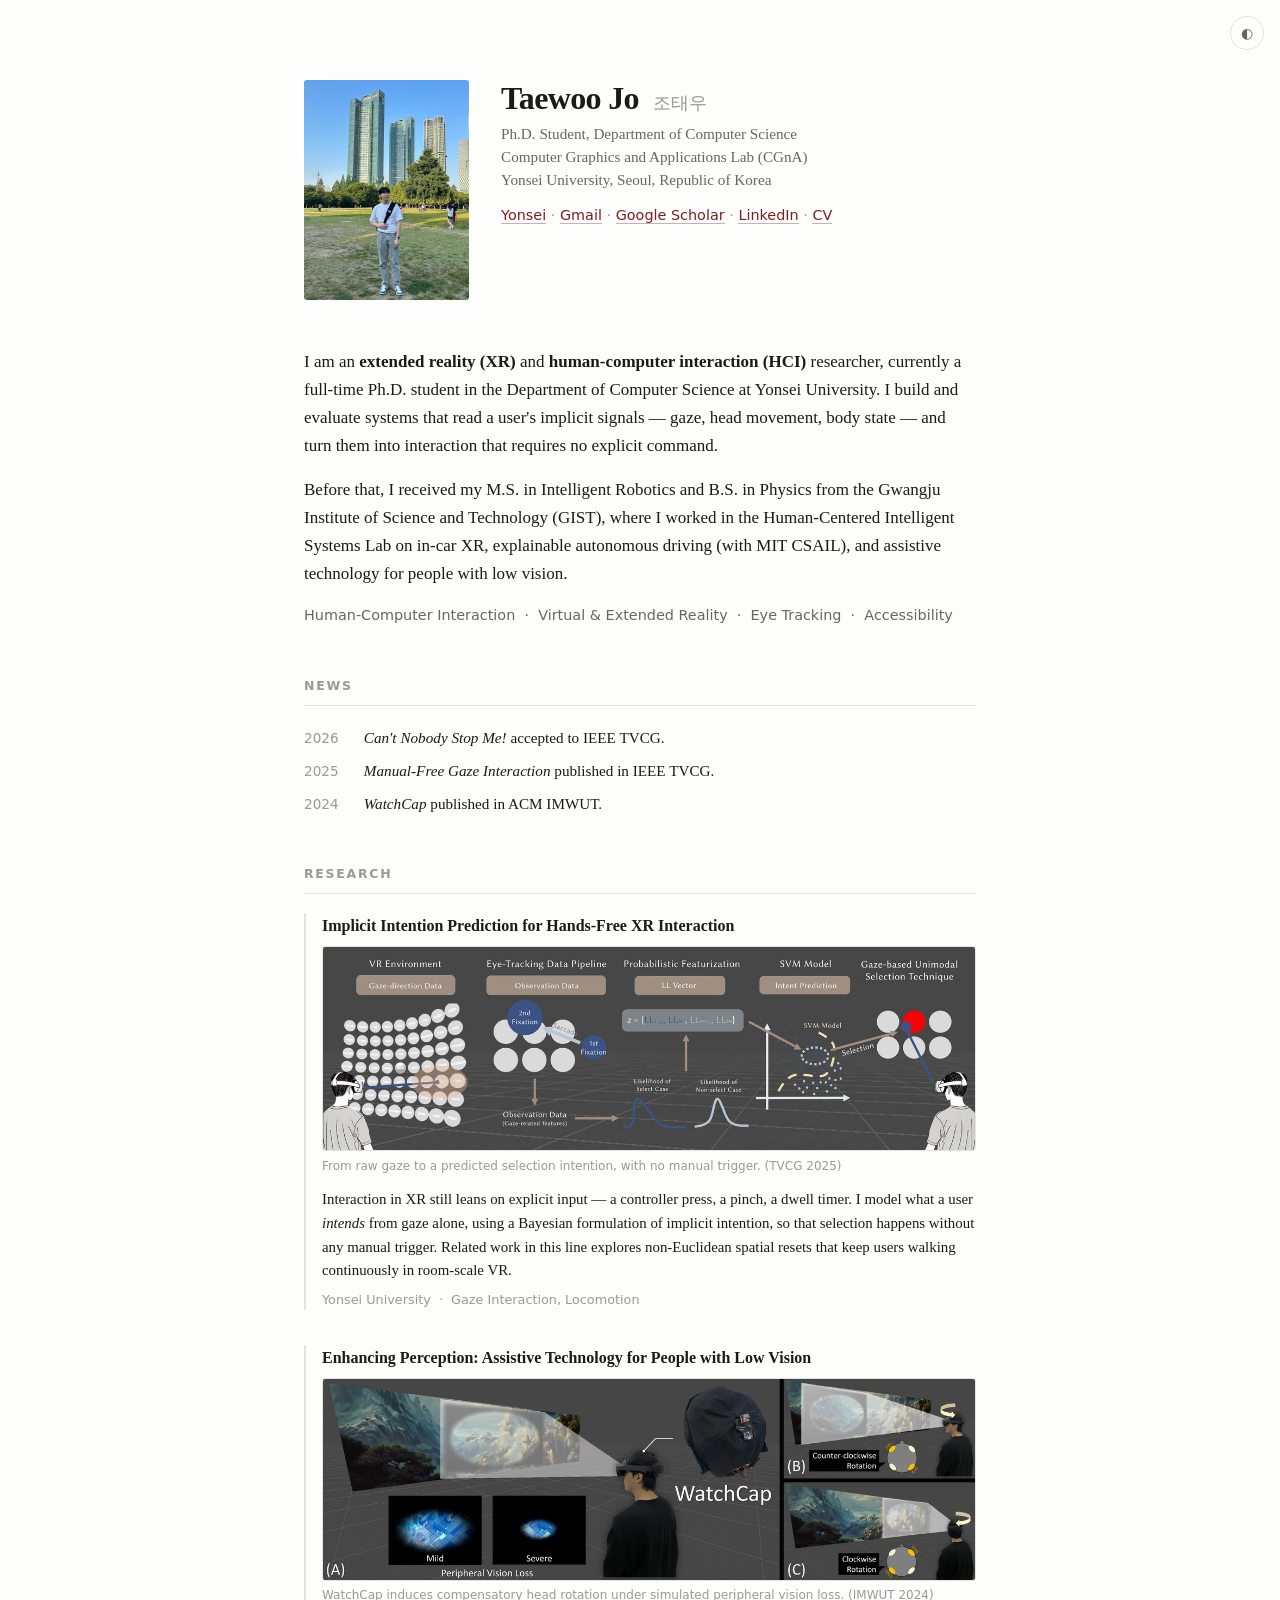
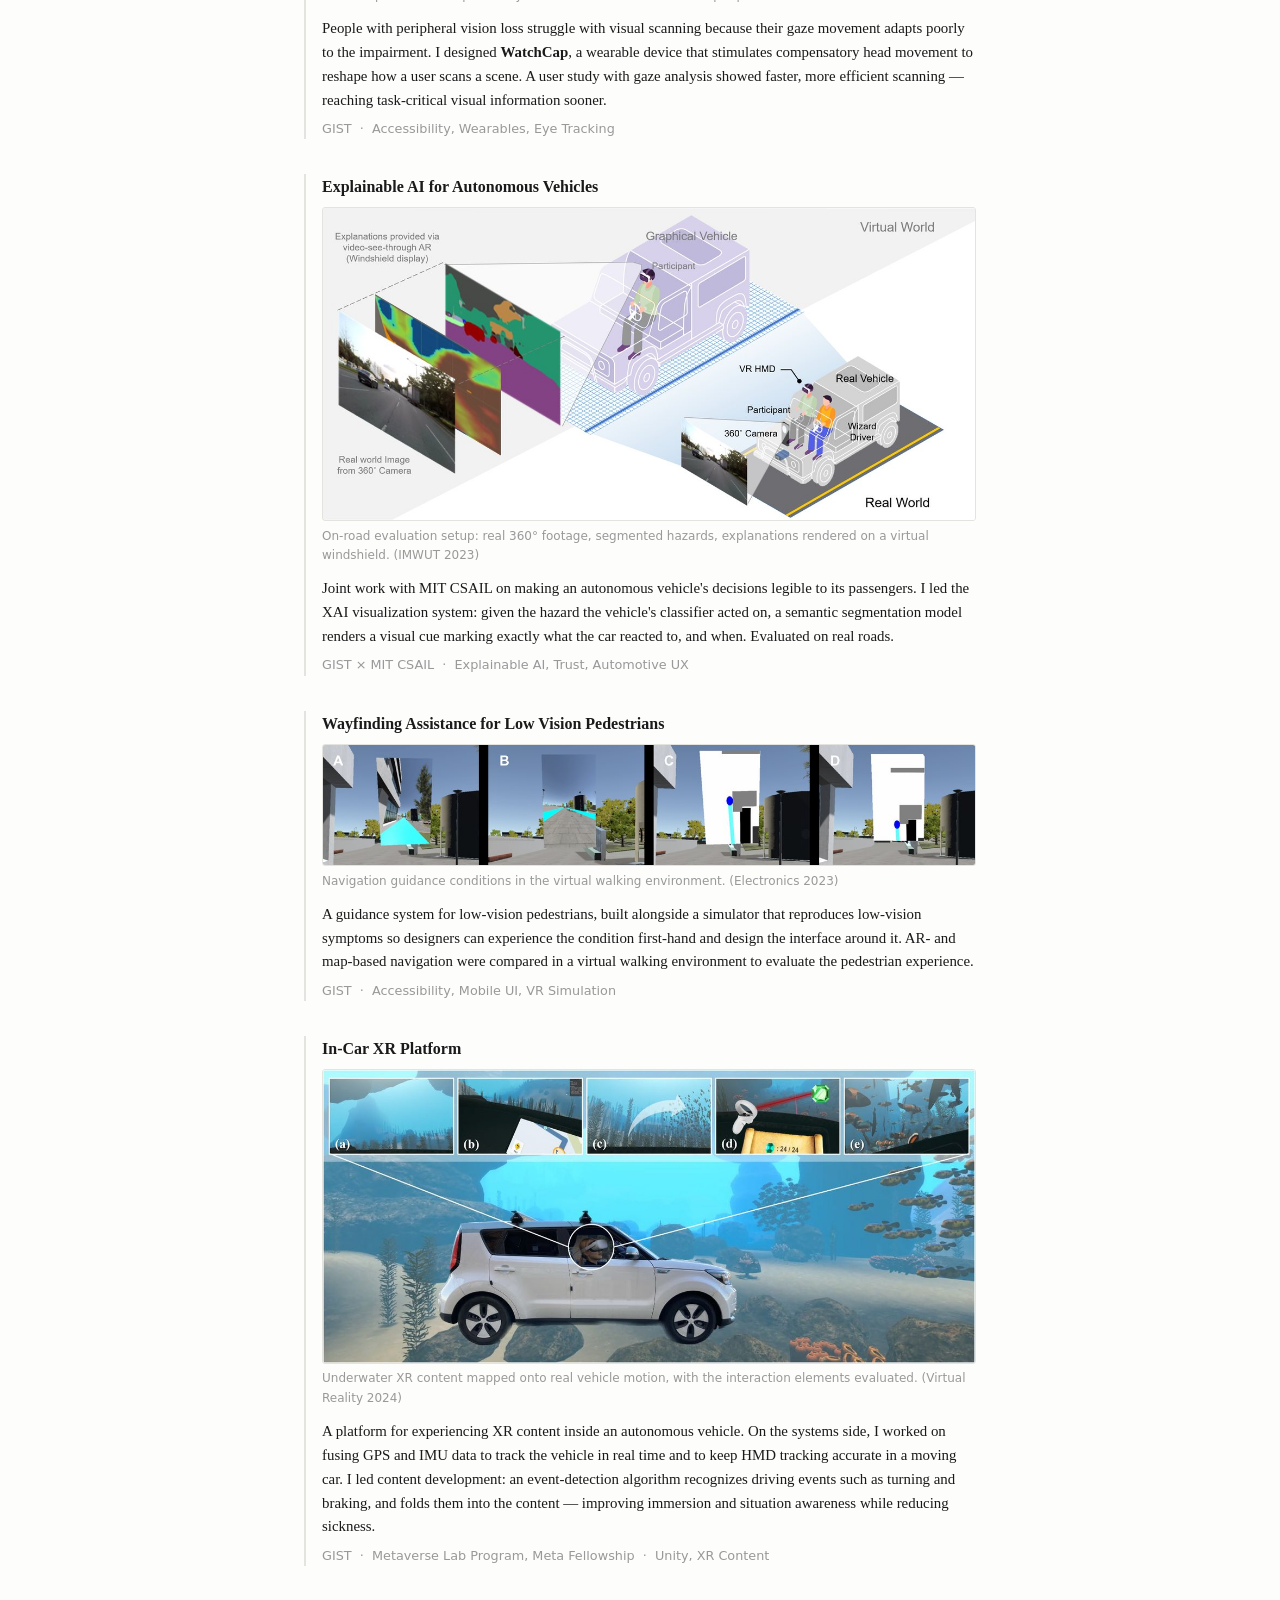
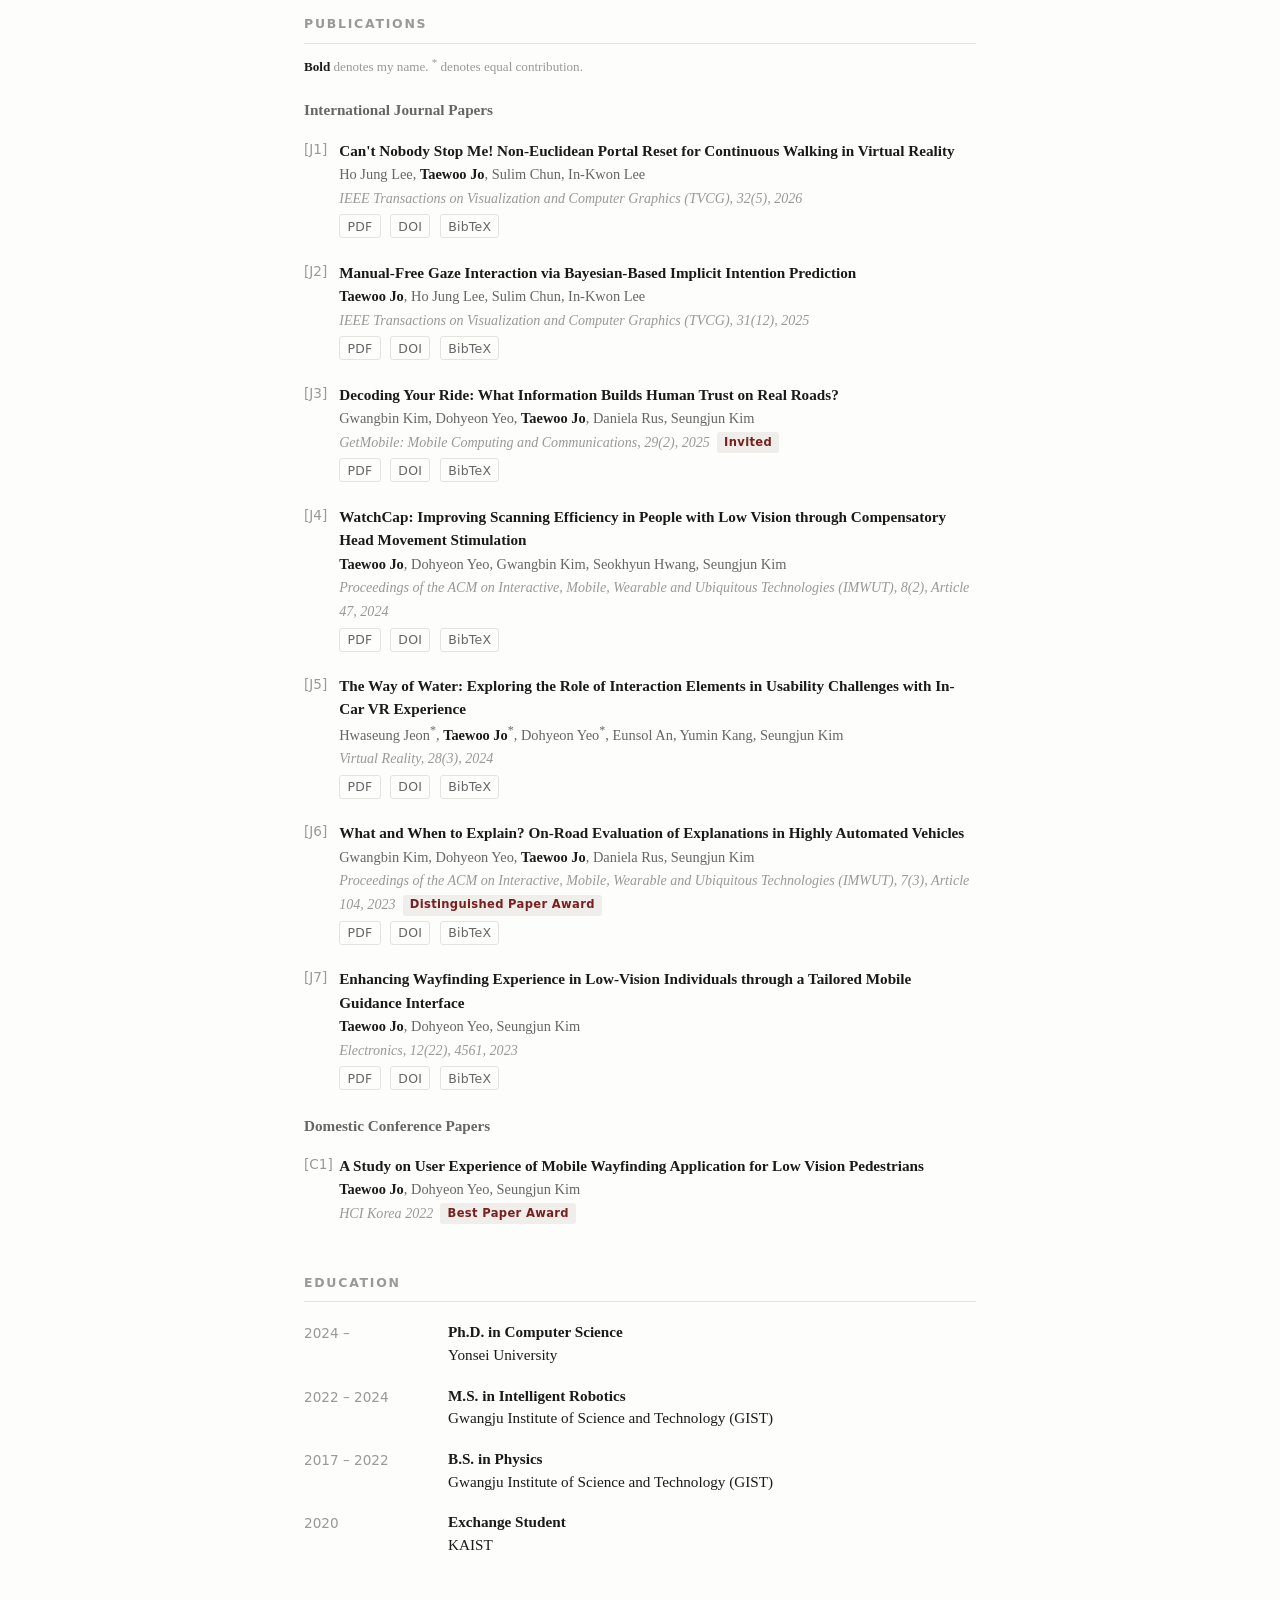
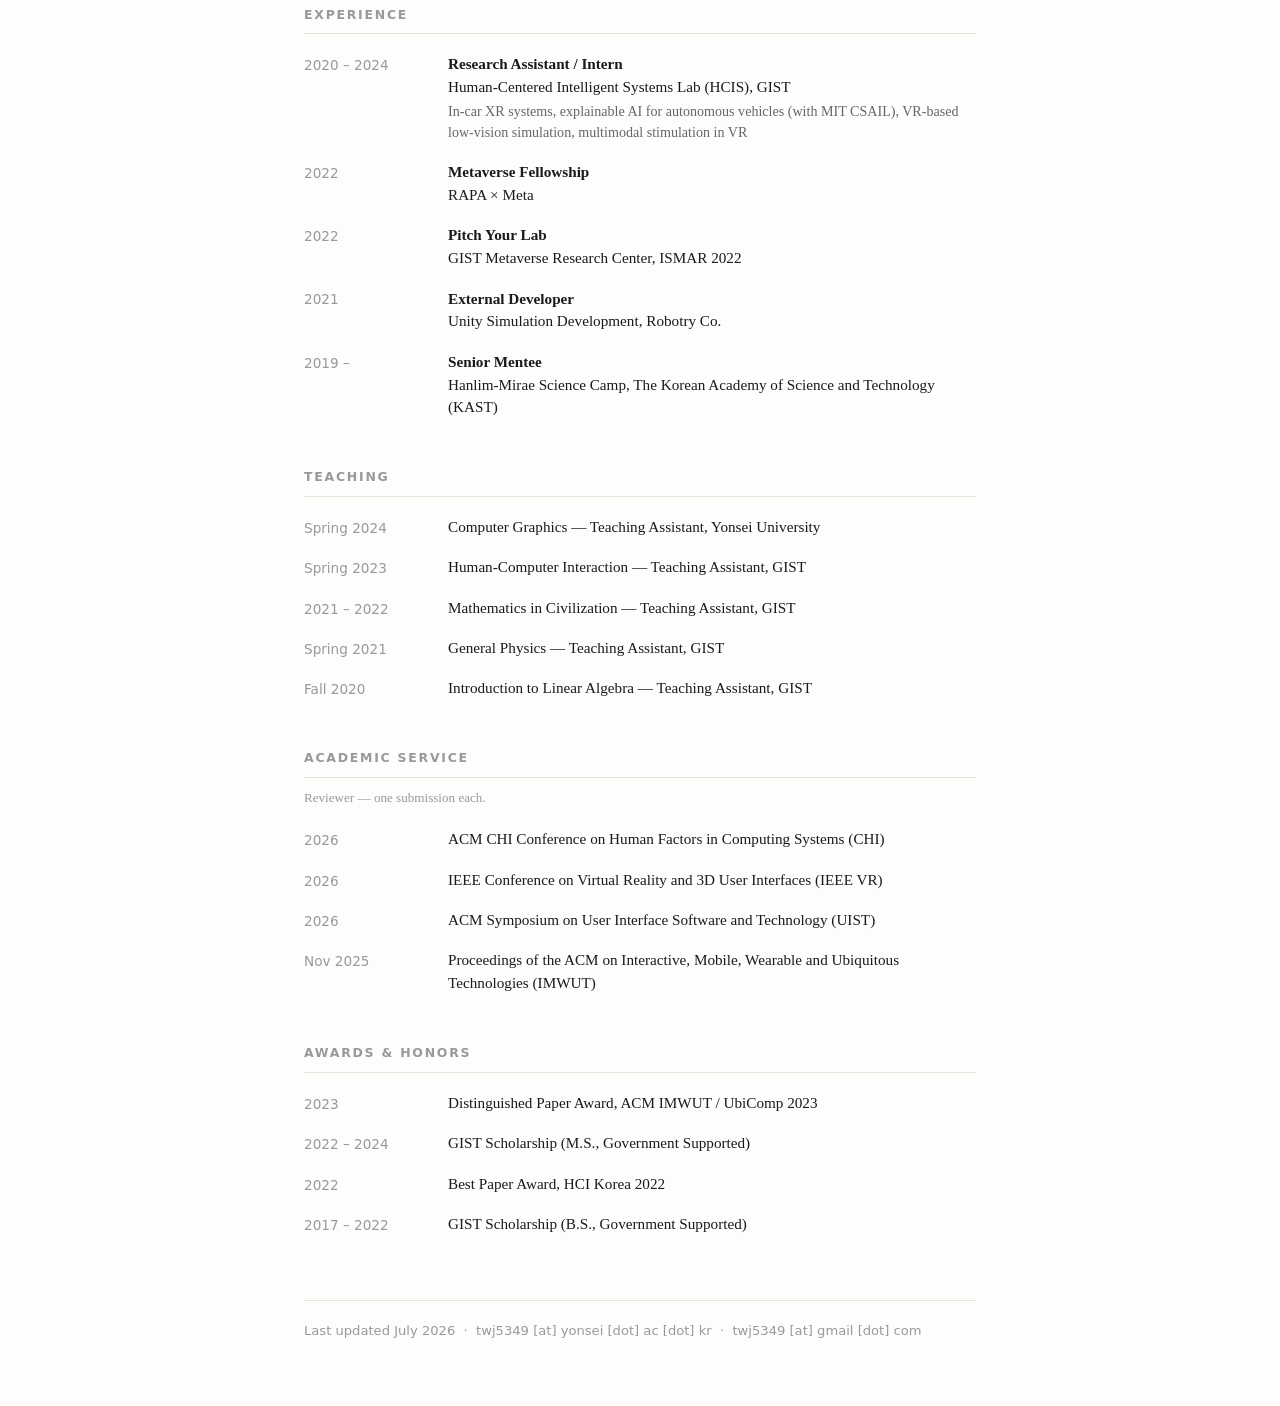
==== commit 705fc7fe: "Group publications by type, guard image overflow, enable GoatCounter Co-Authored-By: Claude Opus 4.8" ====
--- a/index.html
+++ b/index.html
@@ -5,7 +5,8 @@
 <meta name="viewport" content="width=device-width, initial-scale=1">
 <title>Taewoo Jo</title>
 <meta name="description" content="Taewoo Jo — Ph.D. student in Computer Science at Yonsei University. Human-Computer Interaction, Virtual Reality, Accessibility, Eye Tracking.">
-<link rel="stylesheet" href="style.css">
+<!-- ?v= 는 캐시 무효화용. style.css 를 크게 고치면 숫자를 올려주세요. -->
+<link rel="stylesheet" href="style.css?v=3">
 <link rel="icon" href="data:,">
 <script>
   // 저장된 테마를 페인트 전에 적용 (새로고침 시 깜빡임 방지)
@@ -139,8 +140,8 @@
     <h2>Publications</h2>
     <p class="note"><span class="me">Bold</span> denotes my name. <sup>*</sup> denotes equal contribution.</p>
 
-    <h3>Journal &amp; Conference Papers</h3>
-    <ol class="pubs" reversed>
+    <h3>International Journal Papers</h3>
+    <ol class="pubs pubs-j">
 
       <li>
         <span class="title">Can't Nobody Stop Me! Non-Euclidean Portal Reset for Continuous Walking in Virtual Reality</span><br>
@@ -291,6 +292,11 @@
         </span>
       </li>
 
+    </ol>
+
+    <h3>Domestic Conference Papers</h3>
+    <ol class="pubs pubs-c">
+
       <li>
         <span class="title">A Study on User Experience of Mobile Wayfinding Application for Low Vision Pedestrians</span><br>
         <span class="authors"><span class="me">Taewoo Jo</span>, Dohyeon Yeo, Seungjun Kim</span><br>
@@ -407,10 +413,8 @@
 </script>
 
 <!-- 방문자 카운터 (GoatCounter) — 쿠키·개인정보 수집 없음.
-     goatcounter.com 에서 무료 가입 후, 받은 코드를 YOURCODE 자리에 넣고
-     아래 두 줄의 주석을 풀면 동작합니다. README 참고.
-<script data-goatcounter="https://YOURCODE.goatcounter.com/count"
+     통계: https://twj5349.goatcounter.com -->
+<script data-goatcounter="https://twj5349.goatcounter.com/count"
         async src="//gc.zgo.at/count.js"></script>
--->
 </body>
 </html>
--- a/style.css
+++ b/style.css
@@ -43,6 +43,14 @@
 
 * { box-sizing: border-box; }
 
+/* 안전장치: 어떤 이미지도 자기 컨테이너보다 넓어지지 않는다.
+   (아래 개별 규칙이 적용되지 않는 상황에서도 가로 스크롤이 생기지 않도록) */
+img, figure, video { max-width: 100%; }
+img { height: auto; }
+
+/* 본문이 가로로 삐져나가는 일은 없어야 한다 */
+html, body { overflow-x: hidden; }
+
 html { -webkit-text-size-adjust: 100%; }
 
 body {
@@ -265,7 +273,7 @@
 
 .pubs li::before {
   counter-increment: pub;
-  content: "[" counter(pub) "]";
+  content: "[" var(--pub-prefix, "") counter(pub) "]";
   position: absolute;
   left: 0;
   top: 0;
@@ -273,6 +281,10 @@
   font-size: 0.85rem;
   font-family: system-ui, -apple-system, "Segoe UI", sans-serif;
 }
+
+/* [J1] 국제 저널 / [C1] 학술대회 — 예전 CV 표기 방식을 그대로 씀 */
+.pubs-j { --pub-prefix: "J"; }
+.pubs-c { --pub-prefix: "C"; }
 
 .pubs .title { font-weight: 600; }
 .pubs .authors { color: var(--fg-dim); font-size: 0.9rem; }
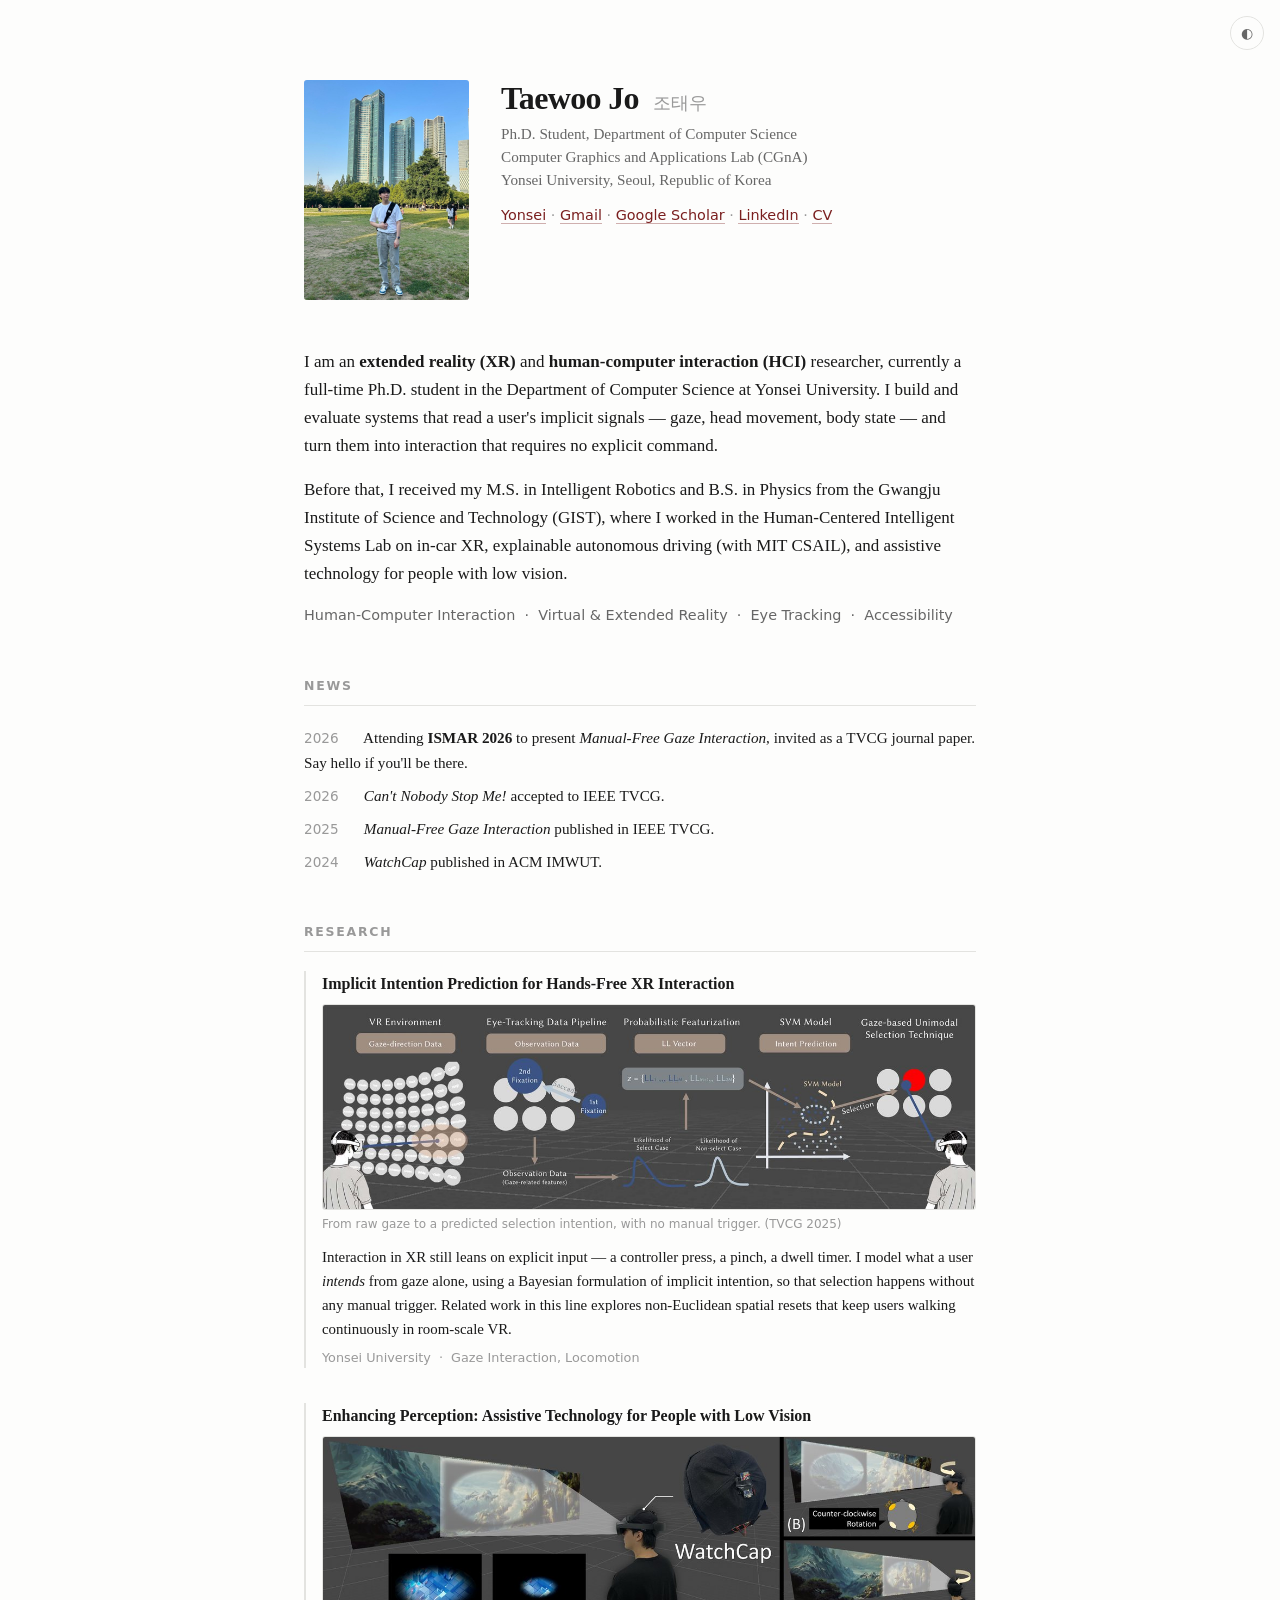
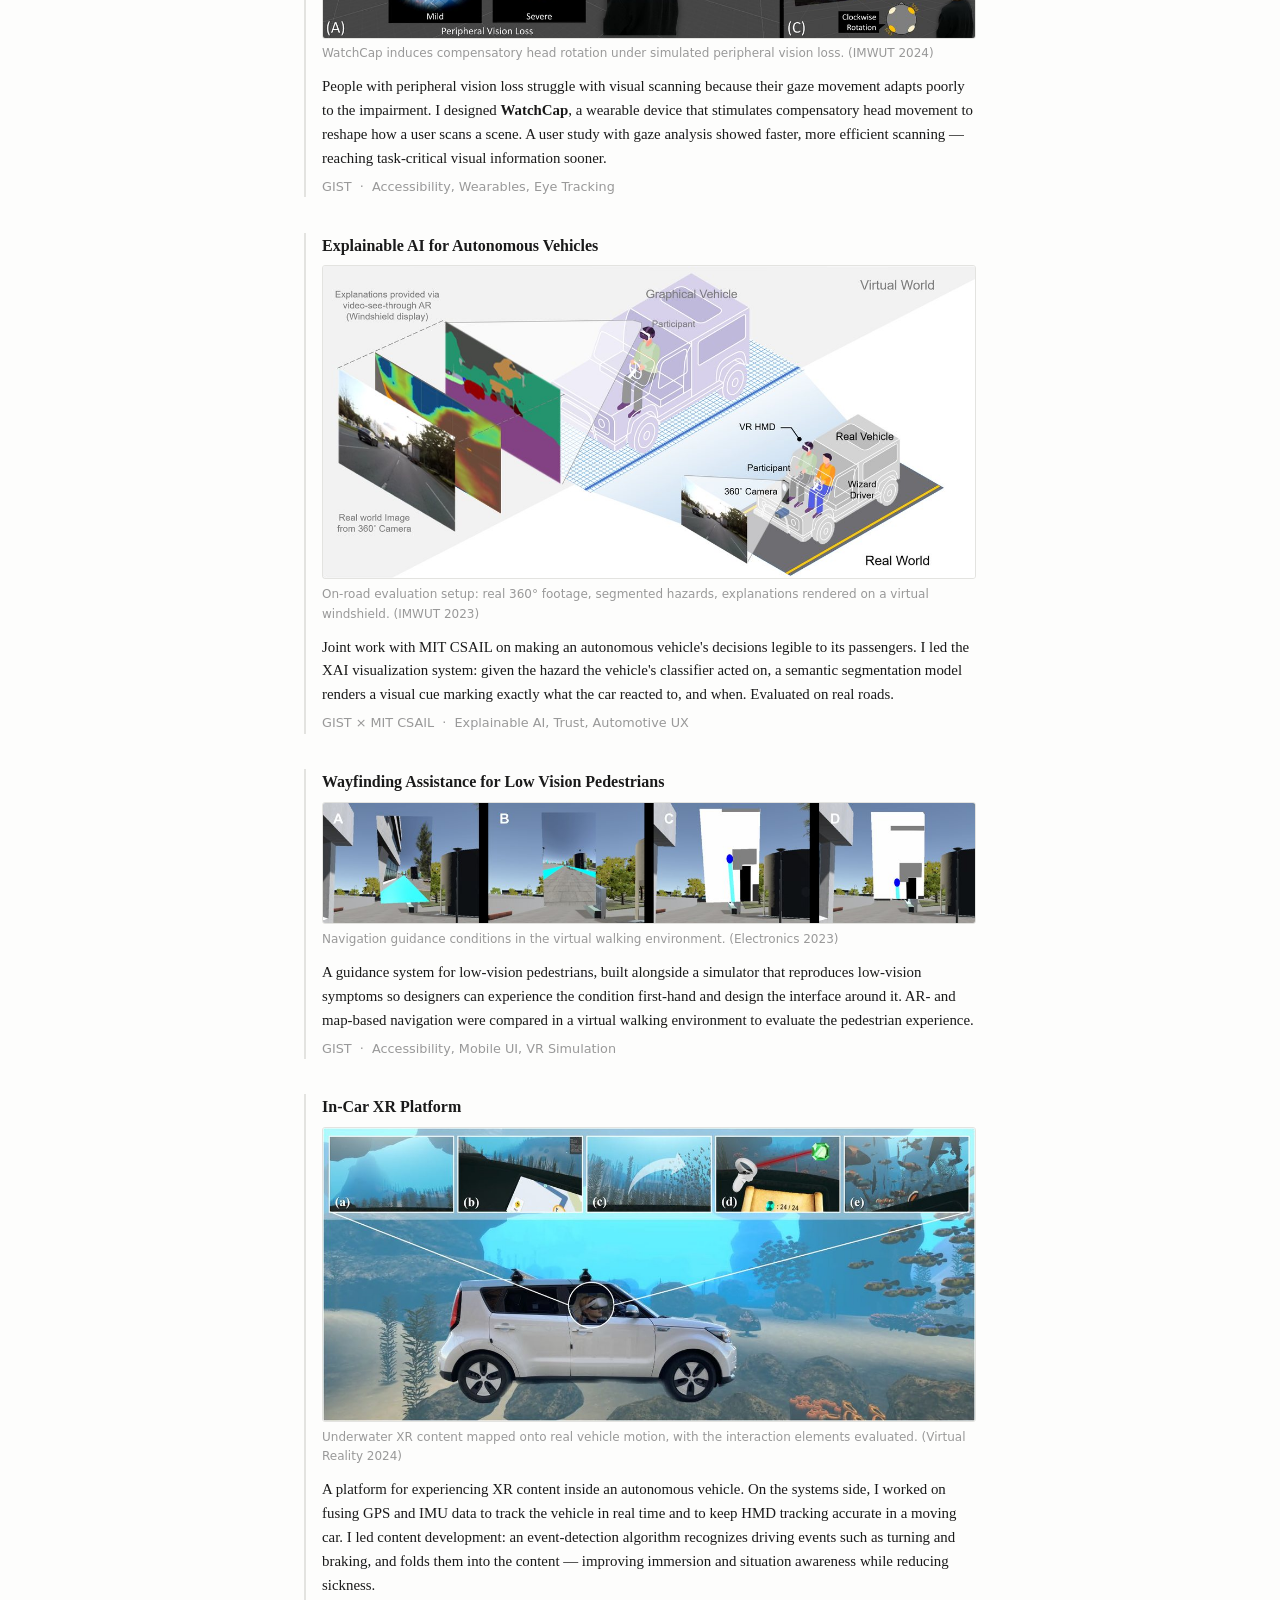
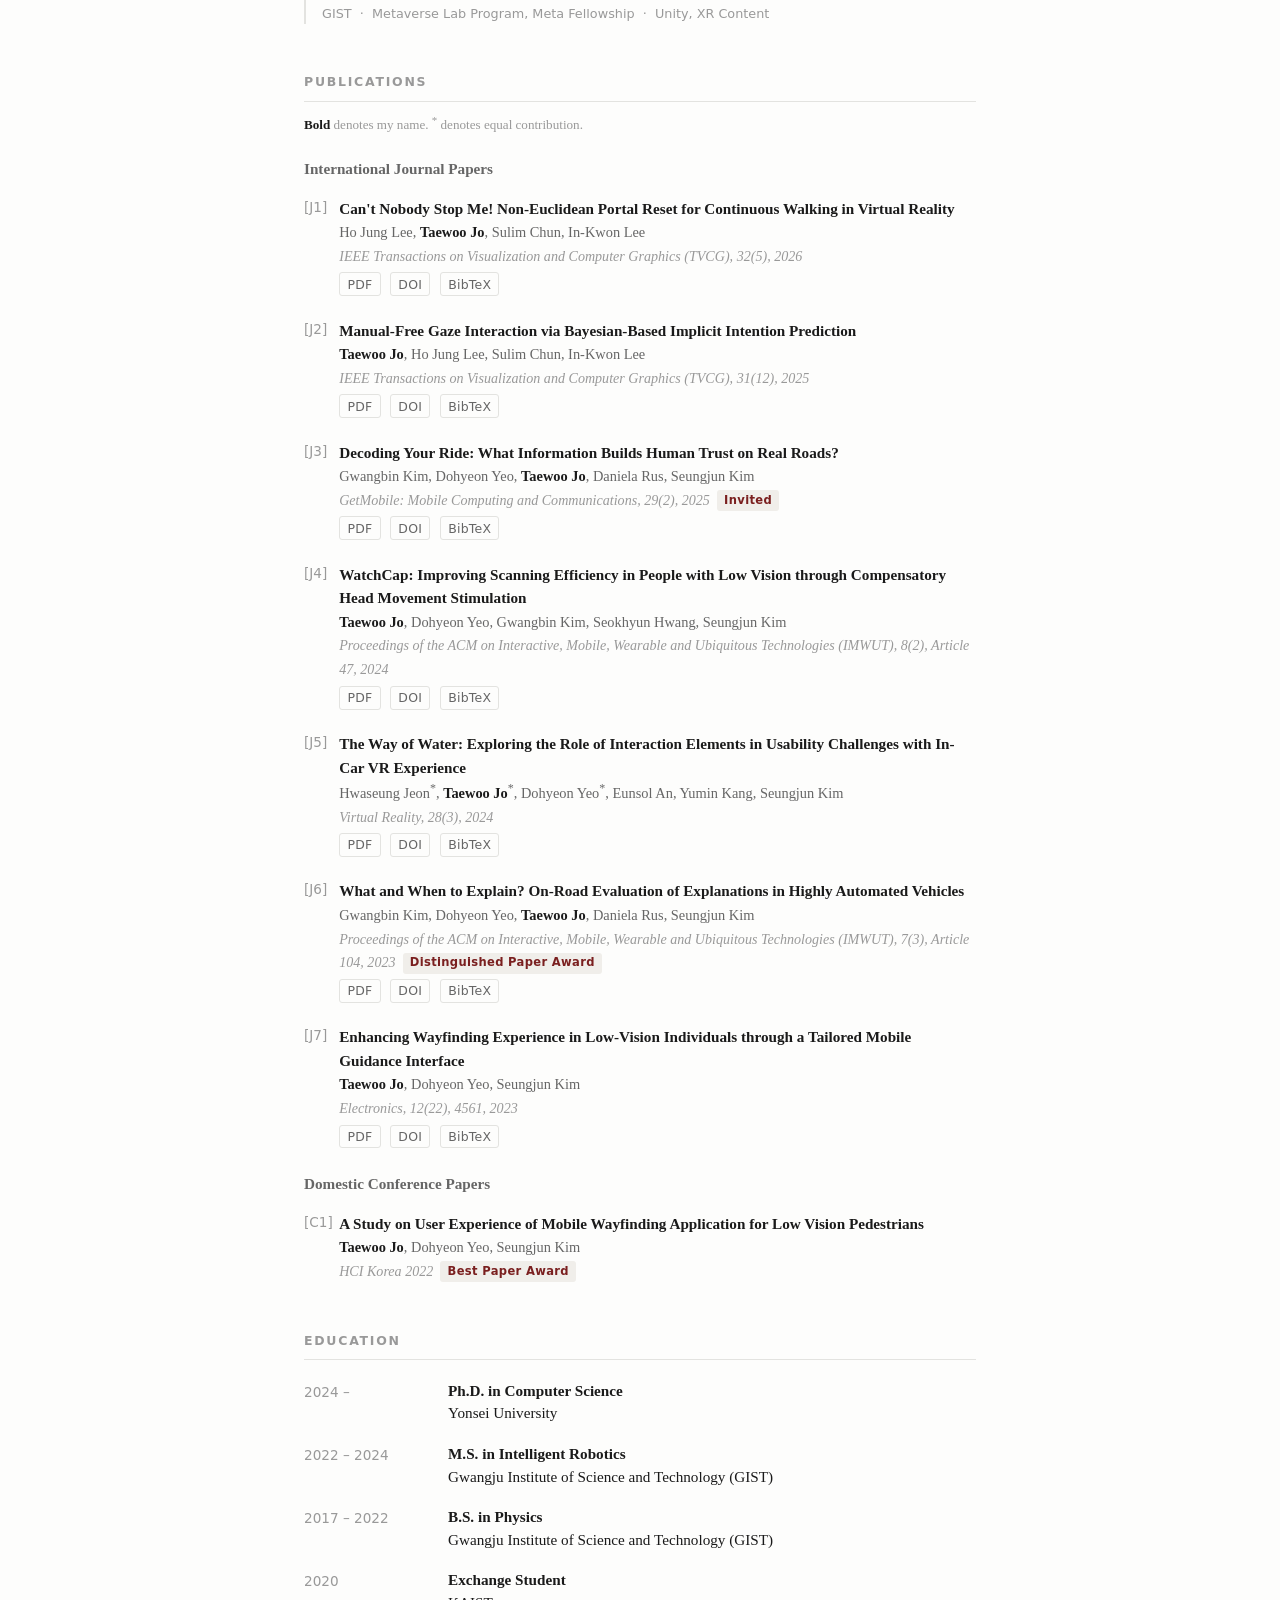
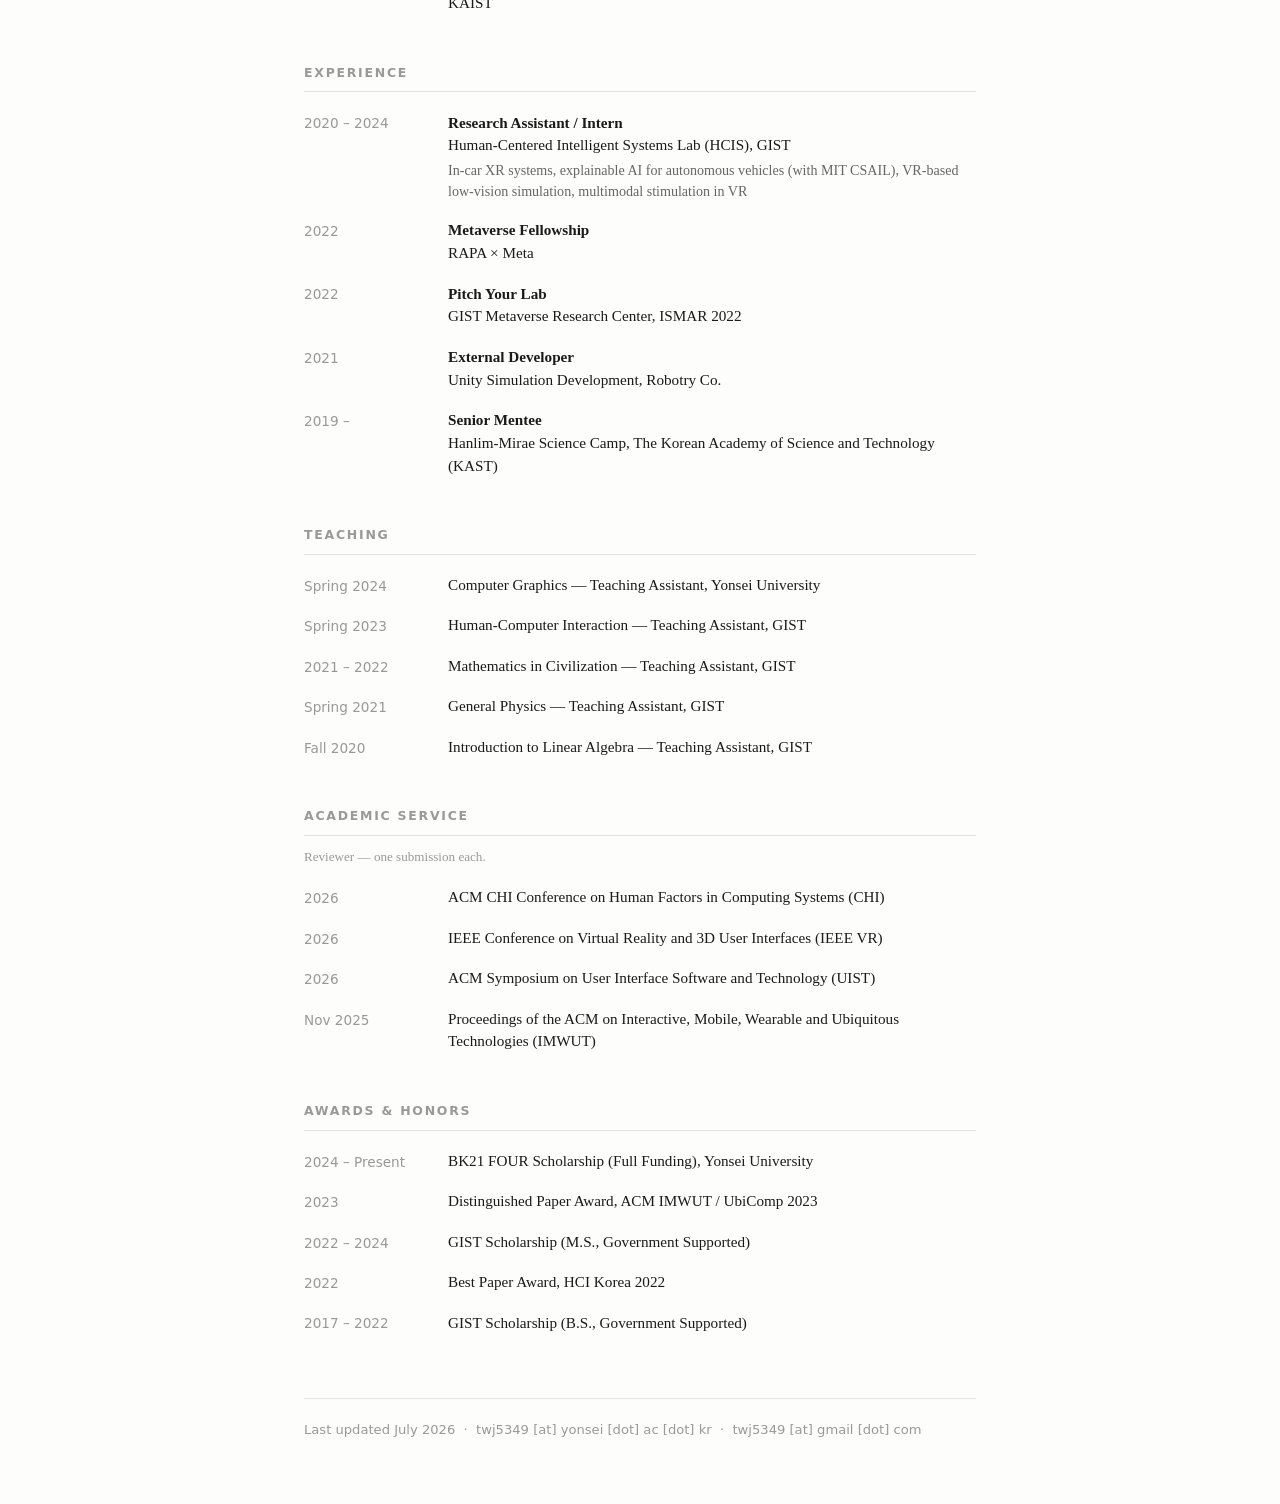
==== commit a06ade2f: "Add ISMAR 2026 news, BK21 FOUR scholarship Co-Authored-By: Claude Opus 4.8 <noreply@anthropic.com>" ====
--- a/index.html
+++ b/index.html
@@ -58,6 +58,7 @@
   <section id="news">
     <h2>News</h2>
     <ul class="news">
+      <li><span class="date">2026</span> Attending <strong>ISMAR 2026</strong> to present <em>Manual-Free Gaze Interaction</em>, invited as a TVCG journal paper. Say hello if you'll be there.</li>
       <li><span class="date">2026</span> <em>Can't Nobody Stop Me!</em> accepted to IEEE TVCG.</li>
       <li><span class="date">2025</span> <em>Manual-Free Gaze Interaction</em> published in IEEE TVCG.</li>
       <li><span class="date">2024</span> <em>WatchCap</em> published in ACM IMWUT.</li>
@@ -384,6 +385,7 @@
   <section id="awards">
     <h2>Awards &amp; Honors</h2>
     <ul class="cv">
+      <li><span class="date">2024 &ndash; Present</span> <span class="entry">BK21 FOUR Scholarship (Full Funding), Yonsei University</span></li>
       <li><span class="date">2023</span> <span class="entry">Distinguished Paper Award, ACM IMWUT / UbiComp 2023</span></li>
       <li><span class="date">2022 &ndash; 2024</span> <span class="entry">GIST Scholarship (M.S., Government Supported)</span></li>
       <li><span class="date">2022</span> <span class="entry">Best Paper Award, HCI Korea 2022</span></li>
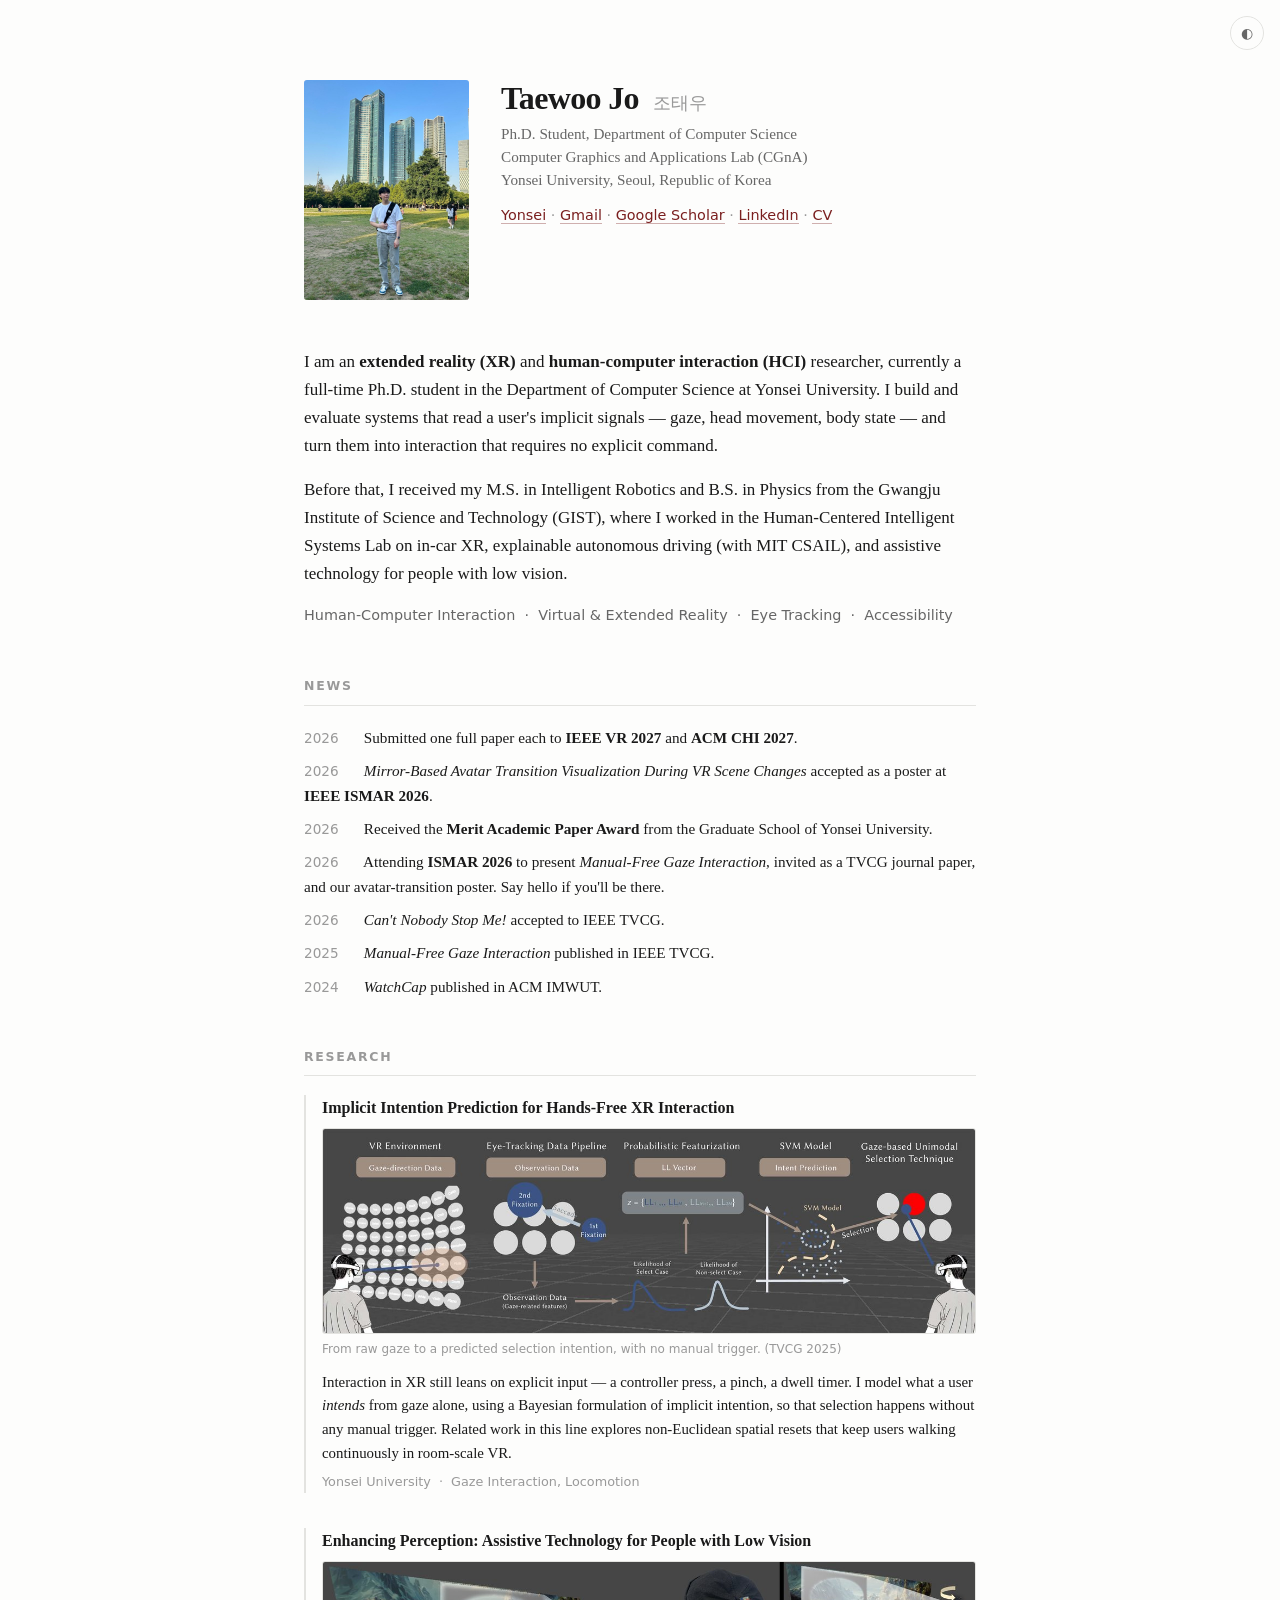
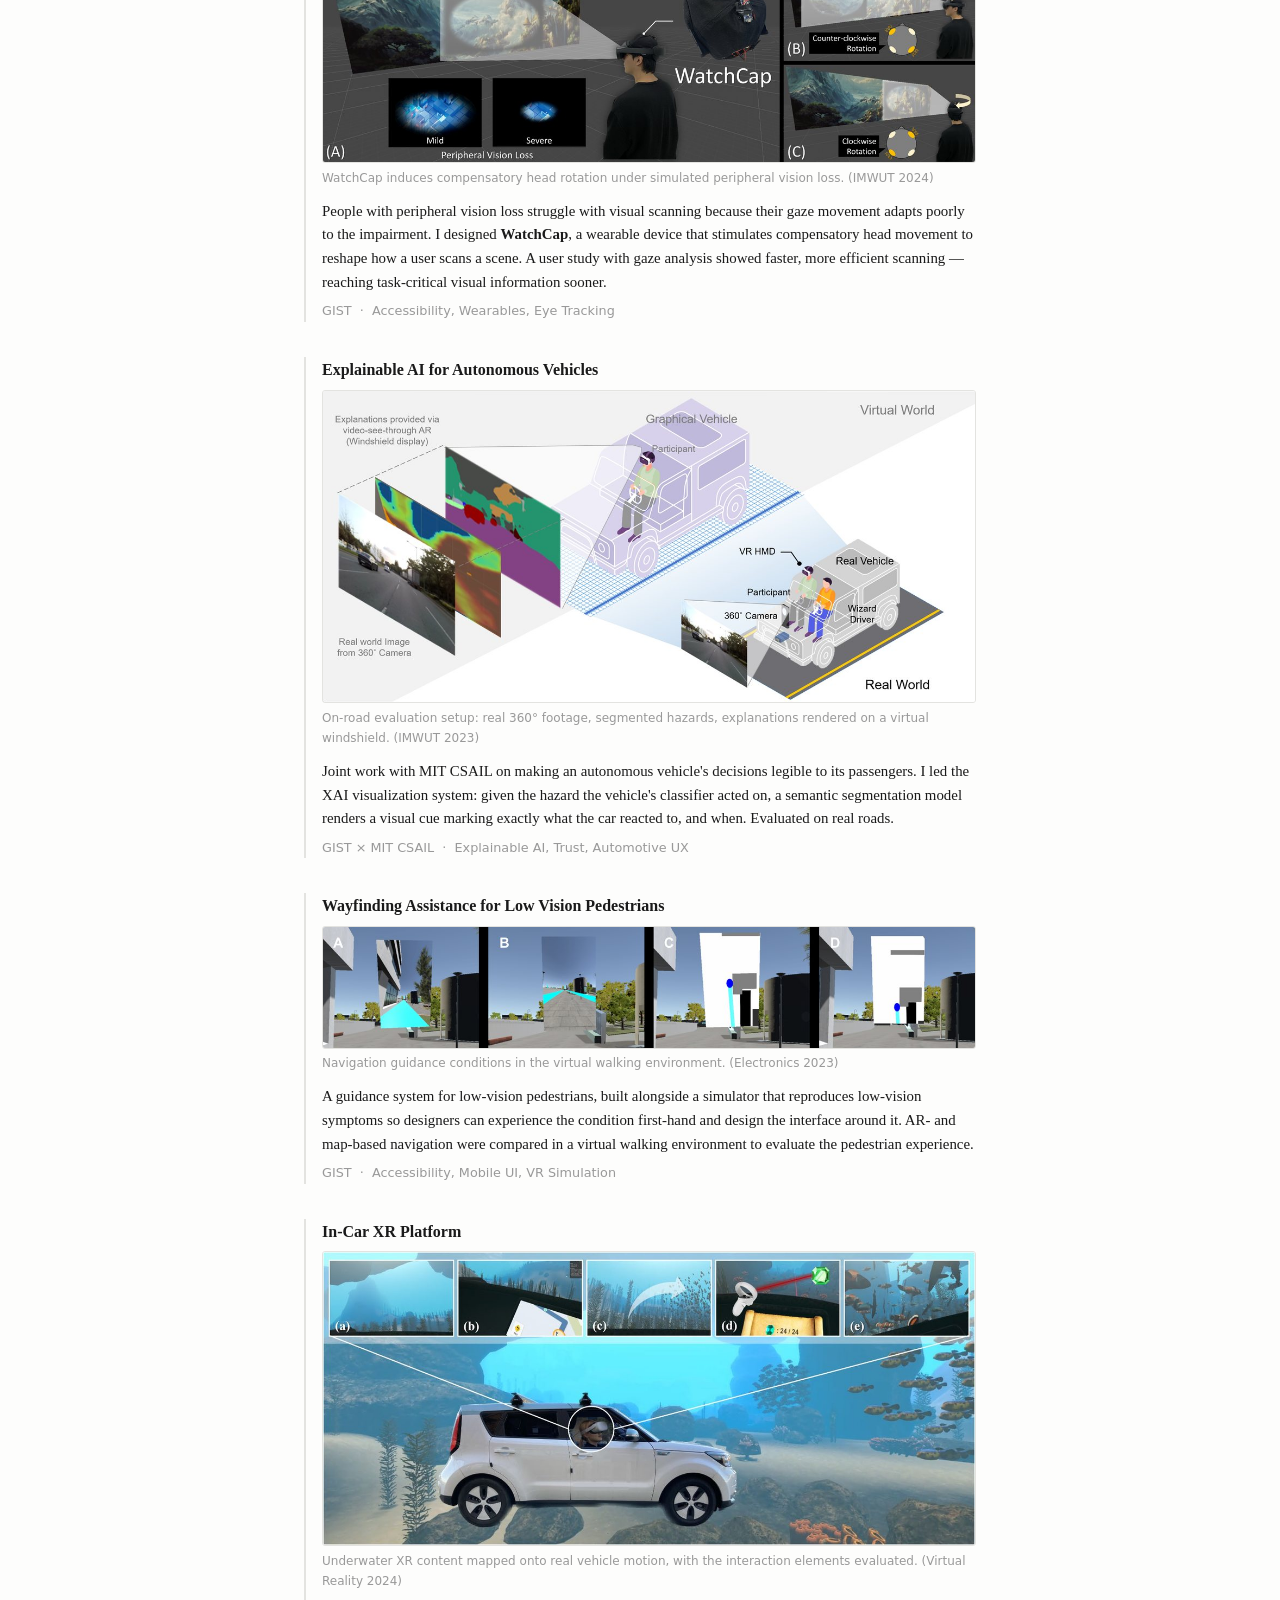
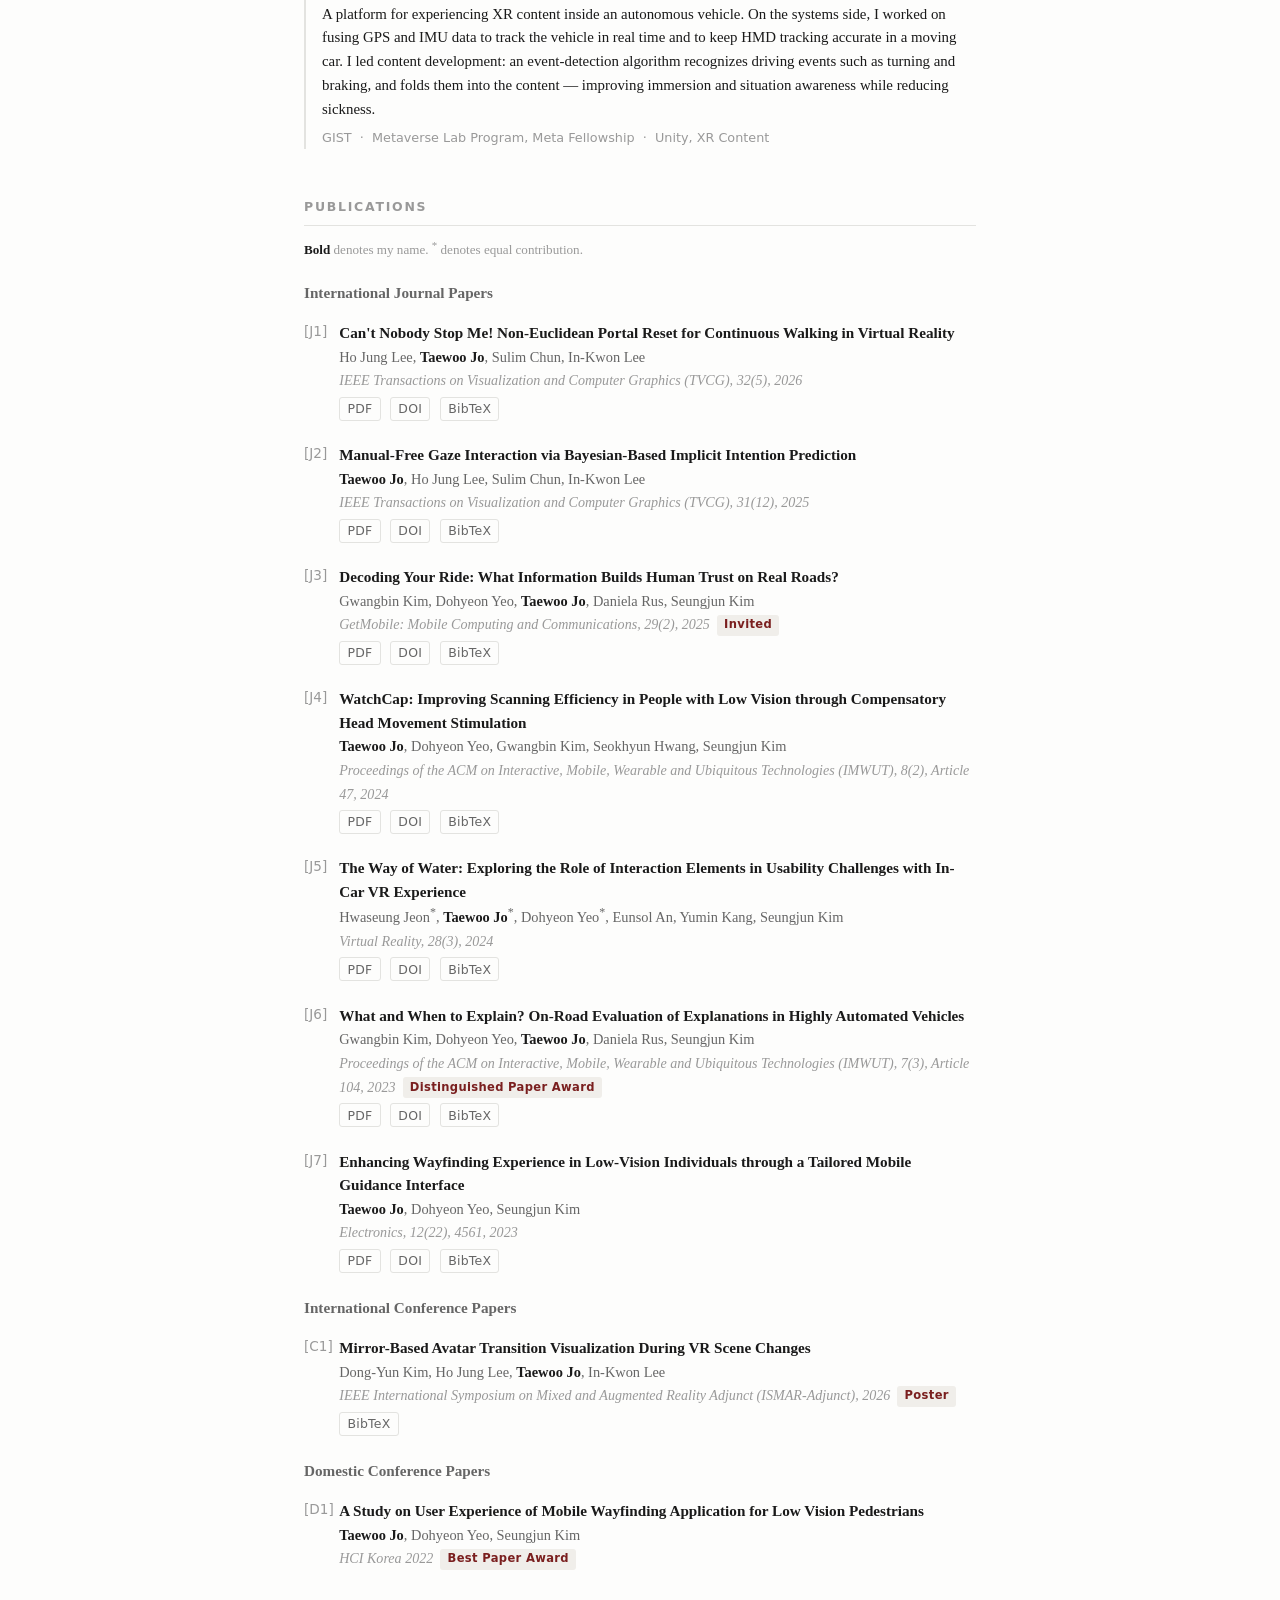
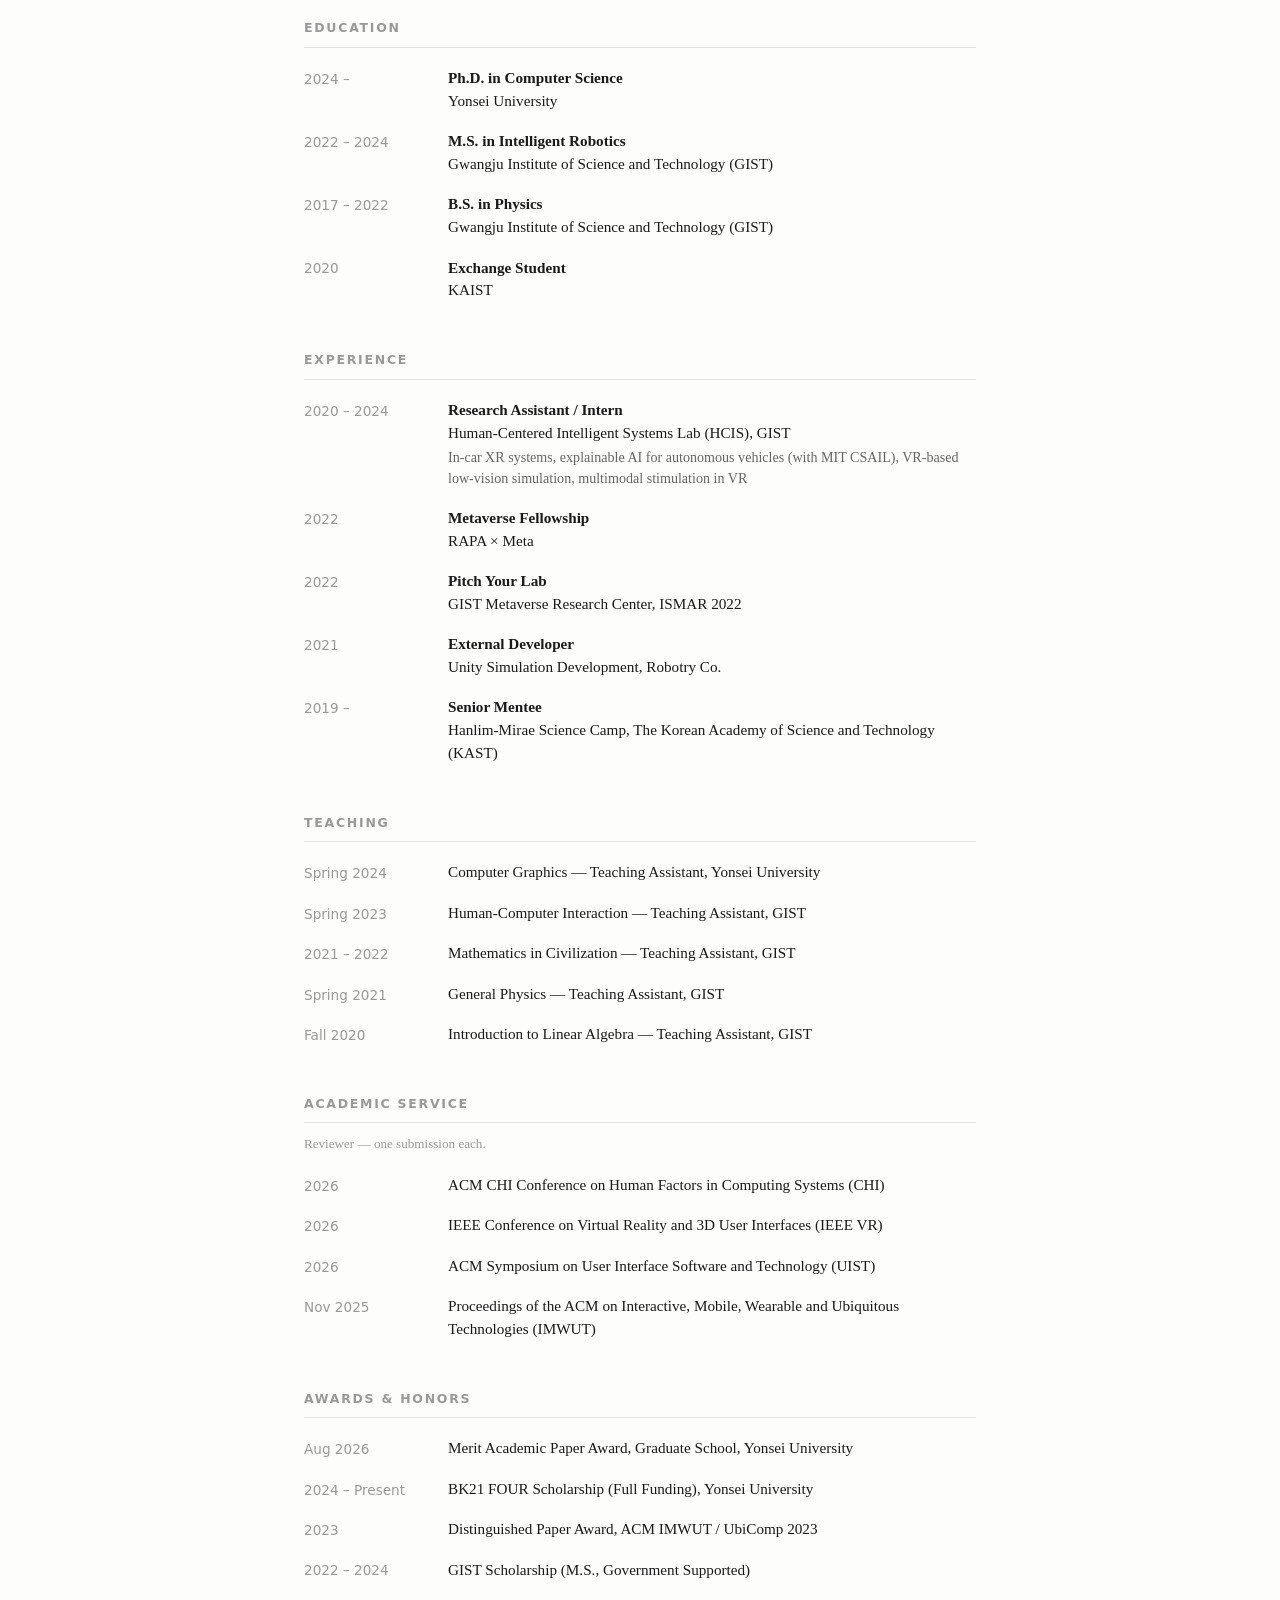
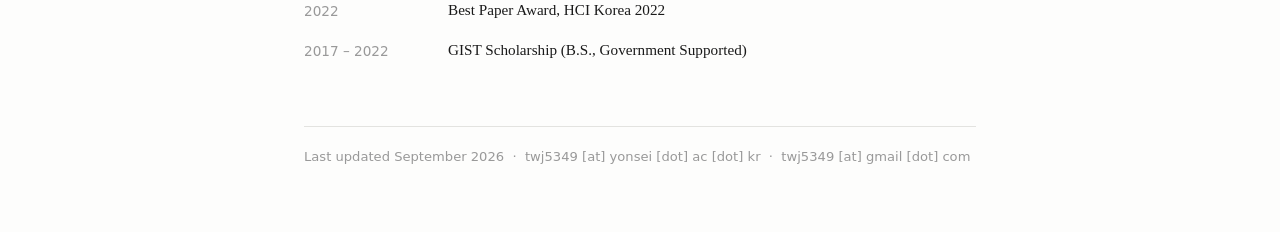
==== commit 13d35a4f: "Add ISMAR 2026 poster, Merit Academic Paper Award, VR/CHI 2027 submissions - Publications: new Inter" ====
--- a/index.html
+++ b/index.html
@@ -6,7 +6,7 @@
 <title>Taewoo Jo</title>
 <meta name="description" content="Taewoo Jo — Ph.D. student in Computer Science at Yonsei University. Human-Computer Interaction, Virtual Reality, Accessibility, Eye Tracking.">
 <!-- ?v= 는 캐시 무효화용. style.css 를 크게 고치면 숫자를 올려주세요. -->
-<link rel="stylesheet" href="style.css?v=3">
+<link rel="stylesheet" href="style.css?v=4">
 <link rel="icon" href="data:,">
 <script>
   // 저장된 테마를 페인트 전에 적용 (새로고침 시 깜빡임 방지)
@@ -58,7 +58,10 @@
   <section id="news">
     <h2>News</h2>
     <ul class="news">
-      <li><span class="date">2026</span> Attending <strong>ISMAR 2026</strong> to present <em>Manual-Free Gaze Interaction</em>, invited as a TVCG journal paper. Say hello if you'll be there.</li>
+      <li><span class="date">2026</span> Submitted one full paper each to <strong>IEEE VR 2027</strong> and <strong>ACM CHI 2027</strong>.</li>
+      <li><span class="date">2026</span> <em>Mirror-Based Avatar Transition Visualization During VR Scene Changes</em> accepted as a poster at <strong>IEEE ISMAR 2026</strong>.</li>
+      <li><span class="date">2026</span> Received the <strong>Merit Academic Paper Award</strong> from the Graduate School of Yonsei University.</li>
+      <li><span class="date">2026</span> Attending <strong>ISMAR 2026</strong> to present <em>Manual-Free Gaze Interaction</em>, invited as a TVCG journal paper, and our avatar-transition poster. Say hello if you'll be there.</li>
       <li><span class="date">2026</span> <em>Can't Nobody Stop Me!</em> accepted to IEEE TVCG.</li>
       <li><span class="date">2025</span> <em>Manual-Free Gaze Interaction</em> published in IEEE TVCG.</li>
       <li><span class="date">2024</span> <em>WatchCap</em> published in ACM IMWUT.</li>
@@ -295,8 +298,30 @@
 
     </ol>
 
+    <h3>International Conference Papers</h3>
+    <ol class="pubs pubs-c">
+
+      <li>
+        <span class="title">Mirror-Based Avatar Transition Visualization During VR Scene Changes</span><br>
+        <span class="authors">Dong-Yun Kim, Ho Jung Lee, <span class="me">Taewoo Jo</span>, In-Kwon Lee</span><br>
+        <span class="venue">IEEE International Symposium on Mixed and Augmented Reality Adjunct (ISMAR-Adjunct), 2026 &nbsp;<span class="badge">Poster</span></span>
+        <span class="publinks">
+          <details class="bib"><summary>BibTeX</summary><pre>@inproceedings{kim2026mirror,
+  author    = {Kim, Dong-Yun and Lee, Ho Jung and Jo, Taewoo and Lee, In-Kwon},
+  title     = {Mirror-Based Avatar Transition Visualization During
+               VR Scene Changes},
+  booktitle = {IEEE International Symposium on Mixed and Augmented Reality
+               Adjunct (ISMAR-Adjunct)},
+  year      = {2026},
+  note      = {Poster}
+}</pre></details>
+        </span>
+      </li>
+
+    </ol>
+
     <h3>Domestic Conference Papers</h3>
-    <ol class="pubs pubs-c">
+    <ol class="pubs pubs-d">
 
       <li>
         <span class="title">A Study on User Experience of Mobile Wayfinding Application for Low Vision Pedestrians</span><br>
@@ -385,6 +410,7 @@
   <section id="awards">
     <h2>Awards &amp; Honors</h2>
     <ul class="cv">
+      <li><span class="date">Aug 2026</span> <span class="entry">Merit Academic Paper Award, Graduate School, Yonsei University</span></li>
       <li><span class="date">2024 &ndash; Present</span> <span class="entry">BK21 FOUR Scholarship (Full Funding), Yonsei University</span></li>
       <li><span class="date">2023</span> <span class="entry">Distinguished Paper Award, ACM IMWUT / UbiComp 2023</span></li>
       <li><span class="date">2022 &ndash; 2024</span> <span class="entry">GIST Scholarship (M.S., Government Supported)</span></li>
@@ -394,7 +420,7 @@
   </section>
 
   <footer>
-    <p>Last updated July 2026 &nbsp;·&nbsp; twj5349 [at] yonsei [dot] ac [dot] kr &nbsp;·&nbsp; twj5349 [at] gmail [dot] com</p>
+    <p>Last updated September 2026 &nbsp;·&nbsp; twj5349 [at] yonsei [dot] ac [dot] kr &nbsp;·&nbsp; twj5349 [at] gmail [dot] com</p>
   </footer>
 
 </main>
--- a/style.css
+++ b/style.css
@@ -282,9 +282,10 @@
   font-family: system-ui, -apple-system, "Segoe UI", sans-serif;
 }
 
-/* [J1] 국제 저널 / [C1] 학술대회 — 예전 CV 표기 방식을 그대로 씀 */
+/* [J1] 국제 저널 / [C1] 국제 학술대회 / [D1] 국내 학술대회 — 예전 CV 표기 방식을 그대로 씀 */
 .pubs-j { --pub-prefix: "J"; }
 .pubs-c { --pub-prefix: "C"; }
+.pubs-d { --pub-prefix: "D"; }
 
 .pubs .title { font-weight: 600; }
 .pubs .authors { color: var(--fg-dim); font-size: 0.9rem; }
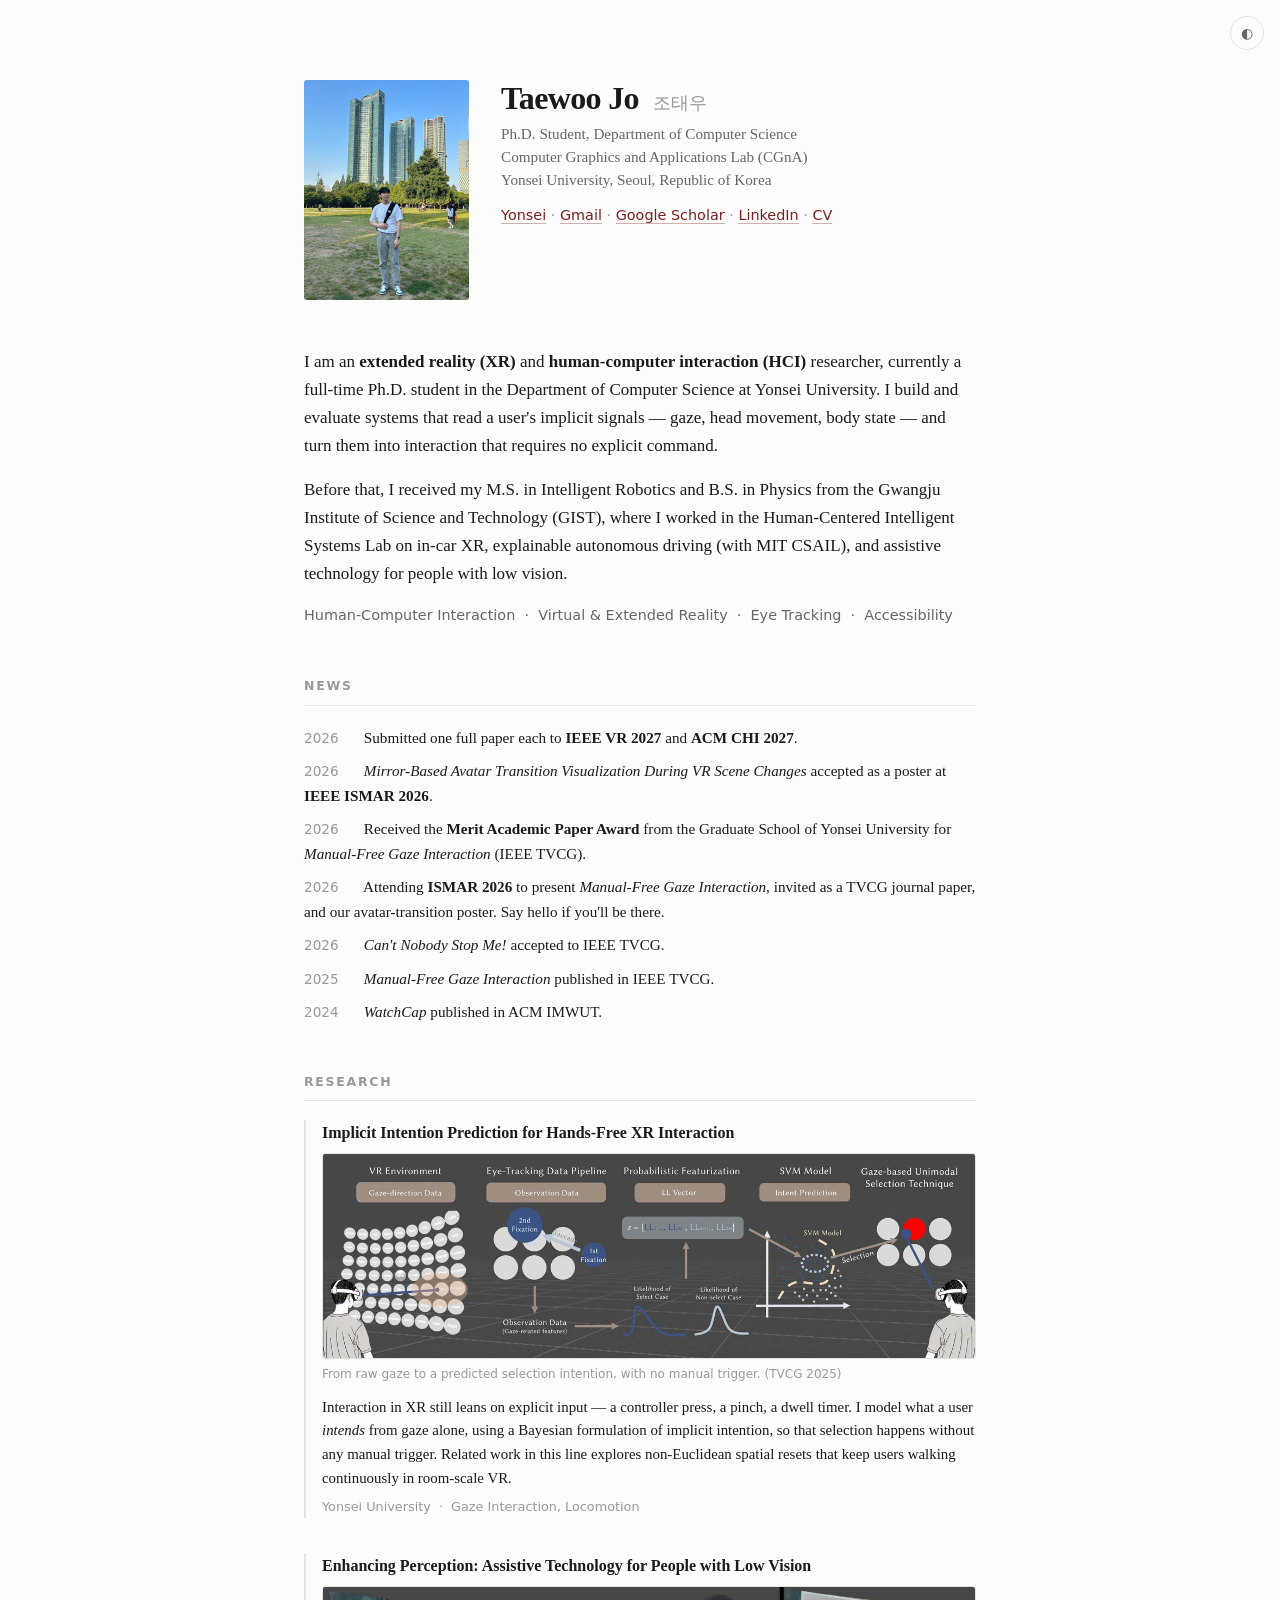
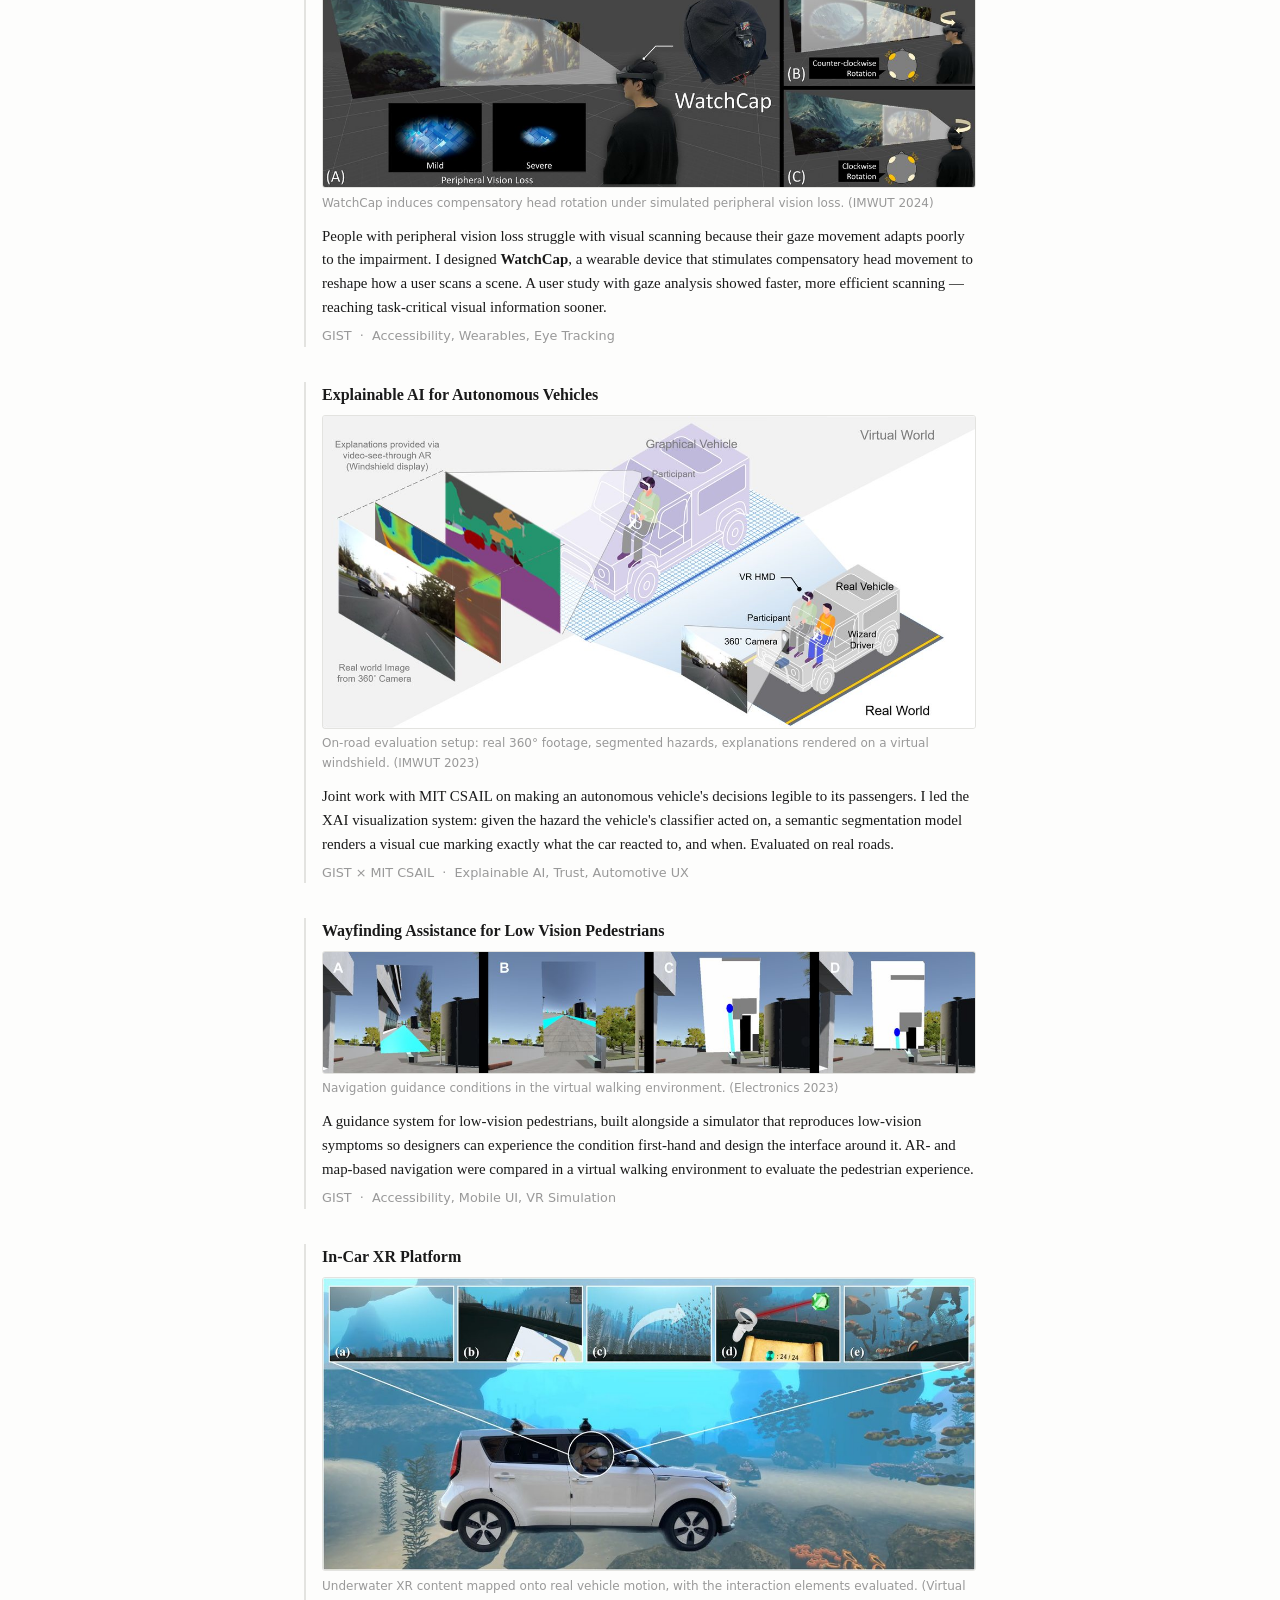
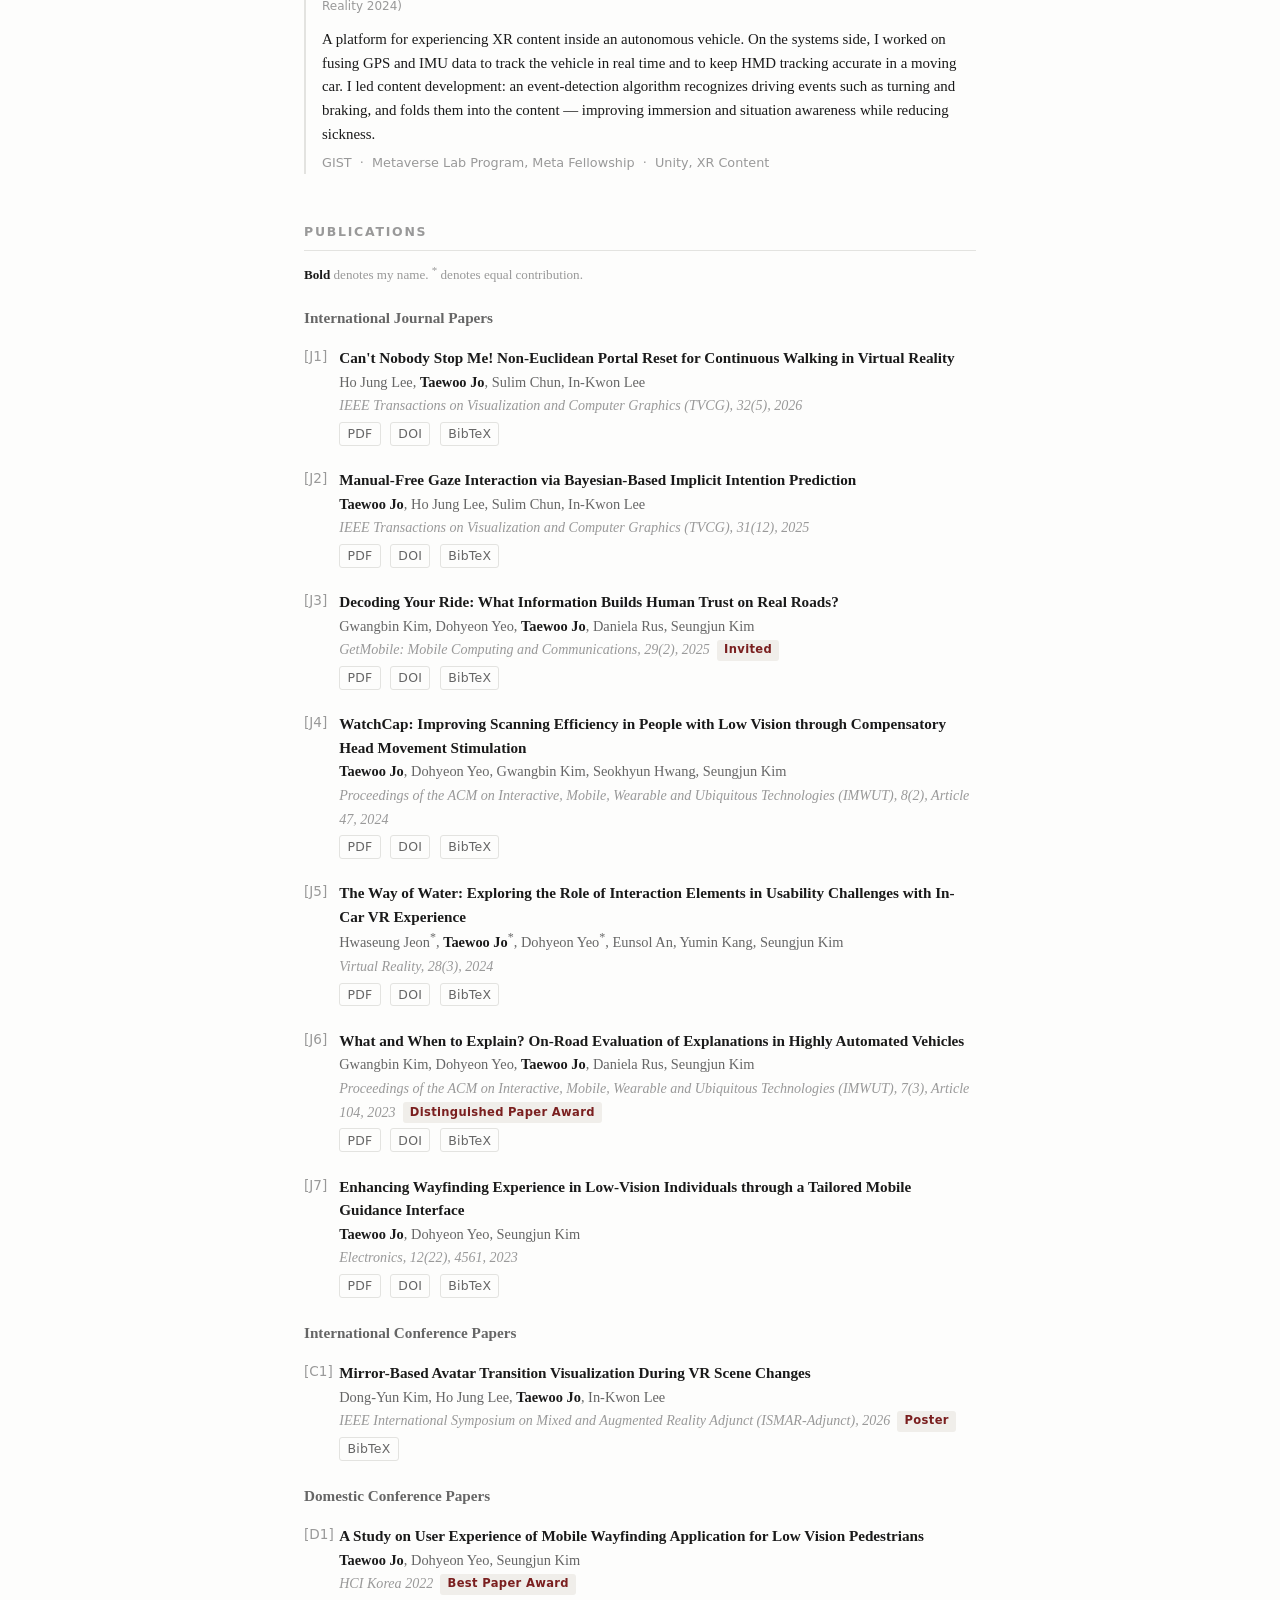
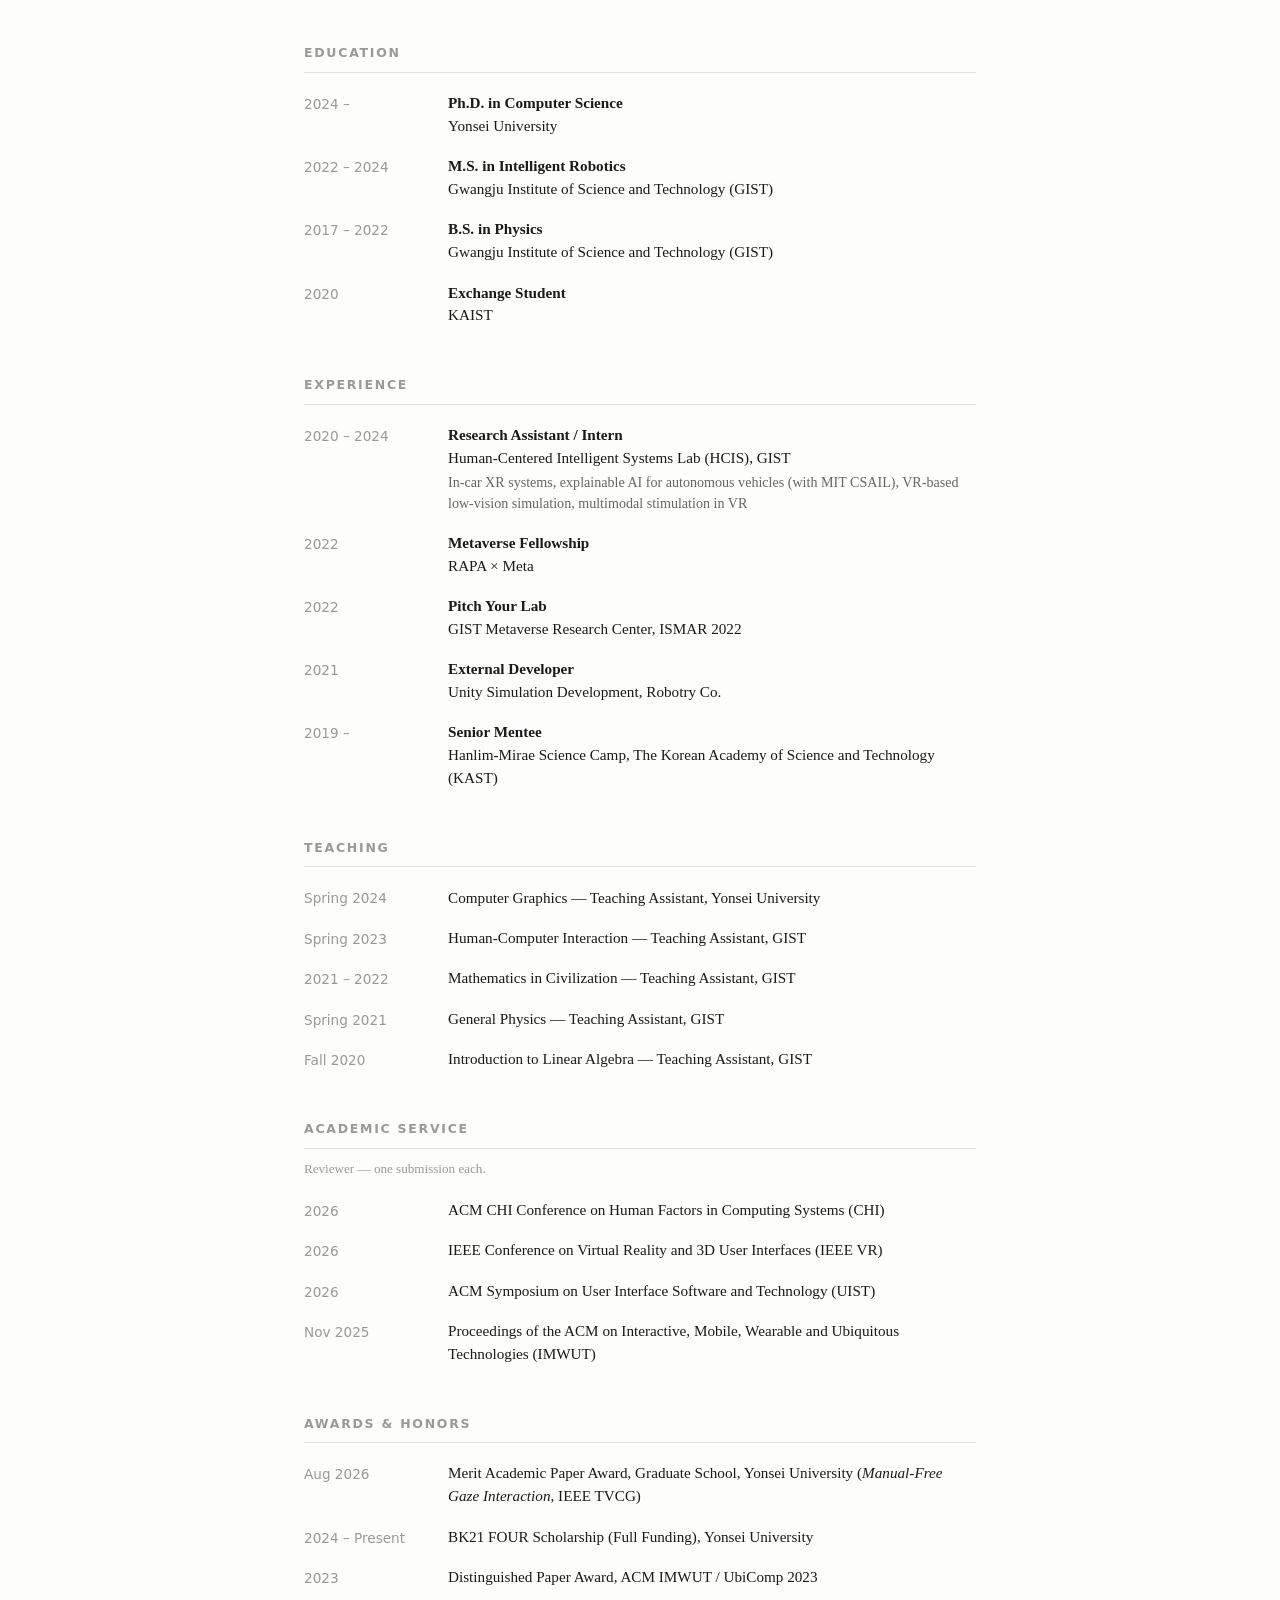
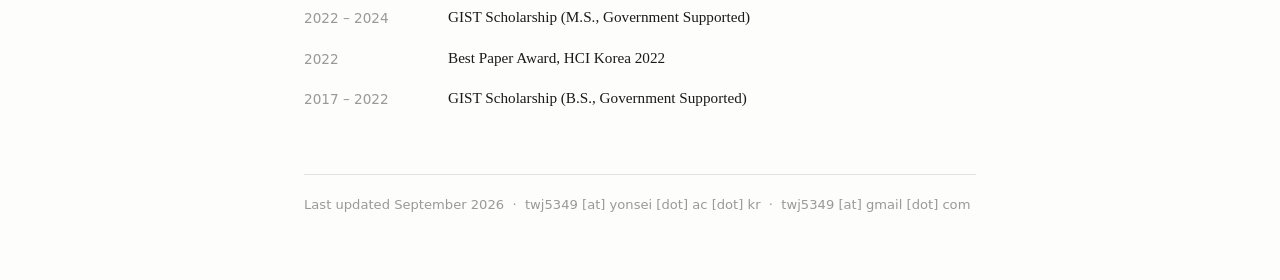
==== commit 72d9c0f8: "Name the Manual-Free Gaze Interaction paper for the Merit Academic Paper Award Co-Authored-By: Claud" ====
--- a/index.html
+++ b/index.html
@@ -60,7 +60,7 @@
     <ul class="news">
       <li><span class="date">2026</span> Submitted one full paper each to <strong>IEEE VR 2027</strong> and <strong>ACM CHI 2027</strong>.</li>
       <li><span class="date">2026</span> <em>Mirror-Based Avatar Transition Visualization During VR Scene Changes</em> accepted as a poster at <strong>IEEE ISMAR 2026</strong>.</li>
-      <li><span class="date">2026</span> Received the <strong>Merit Academic Paper Award</strong> from the Graduate School of Yonsei University.</li>
+      <li><span class="date">2026</span> Received the <strong>Merit Academic Paper Award</strong> from the Graduate School of Yonsei University for <em>Manual-Free Gaze Interaction</em> (IEEE TVCG).</li>
       <li><span class="date">2026</span> Attending <strong>ISMAR 2026</strong> to present <em>Manual-Free Gaze Interaction</em>, invited as a TVCG journal paper, and our avatar-transition poster. Say hello if you'll be there.</li>
       <li><span class="date">2026</span> <em>Can't Nobody Stop Me!</em> accepted to IEEE TVCG.</li>
       <li><span class="date">2025</span> <em>Manual-Free Gaze Interaction</em> published in IEEE TVCG.</li>
@@ -410,7 +410,7 @@
   <section id="awards">
     <h2>Awards &amp; Honors</h2>
     <ul class="cv">
-      <li><span class="date">Aug 2026</span> <span class="entry">Merit Academic Paper Award, Graduate School, Yonsei University</span></li>
+      <li><span class="date">Aug 2026</span> <span class="entry">Merit Academic Paper Award, Graduate School, Yonsei University (<em>Manual-Free Gaze Interaction</em>, IEEE TVCG)</span></li>
       <li><span class="date">2024 &ndash; Present</span> <span class="entry">BK21 FOUR Scholarship (Full Funding), Yonsei University</span></li>
       <li><span class="date">2023</span> <span class="entry">Distinguished Paper Award, ACM IMWUT / UbiComp 2023</span></li>
       <li><span class="date">2022 &ndash; 2024</span> <span class="entry">GIST Scholarship (M.S., Government Supported)</span></li>
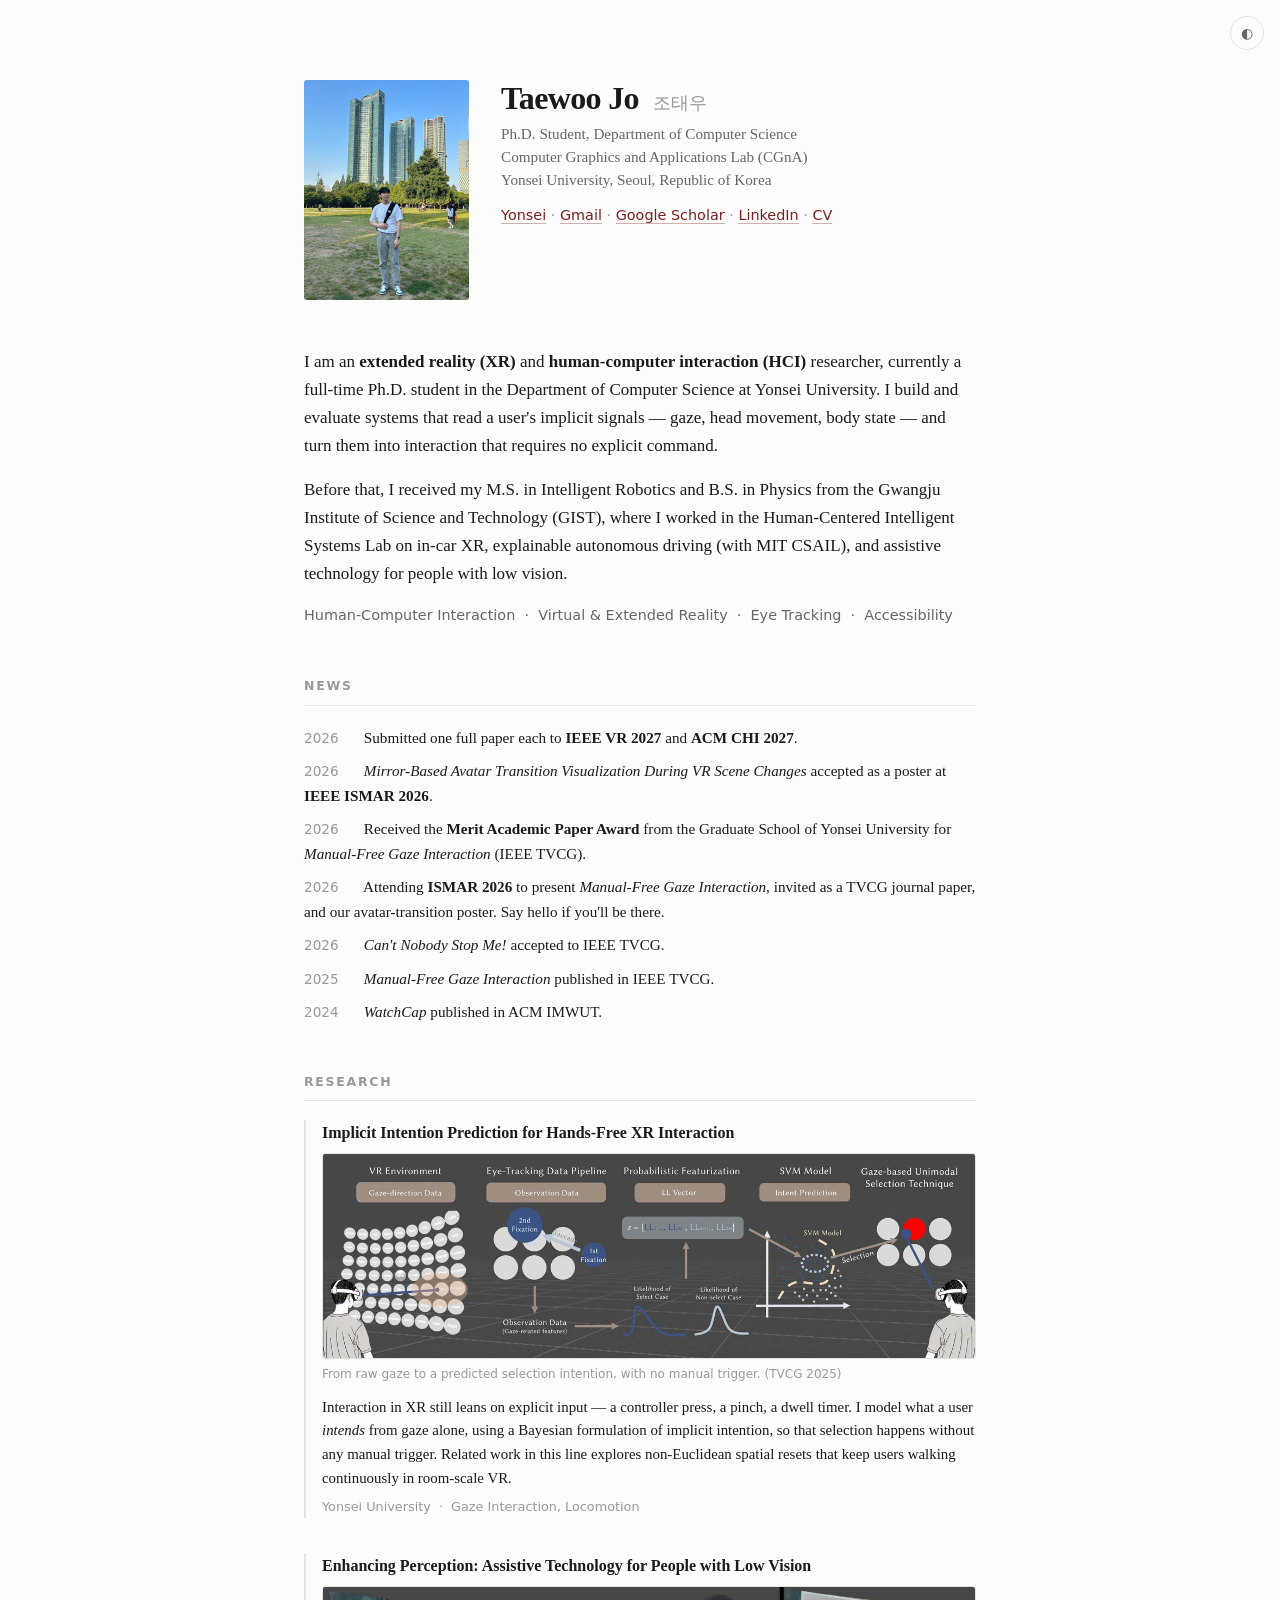
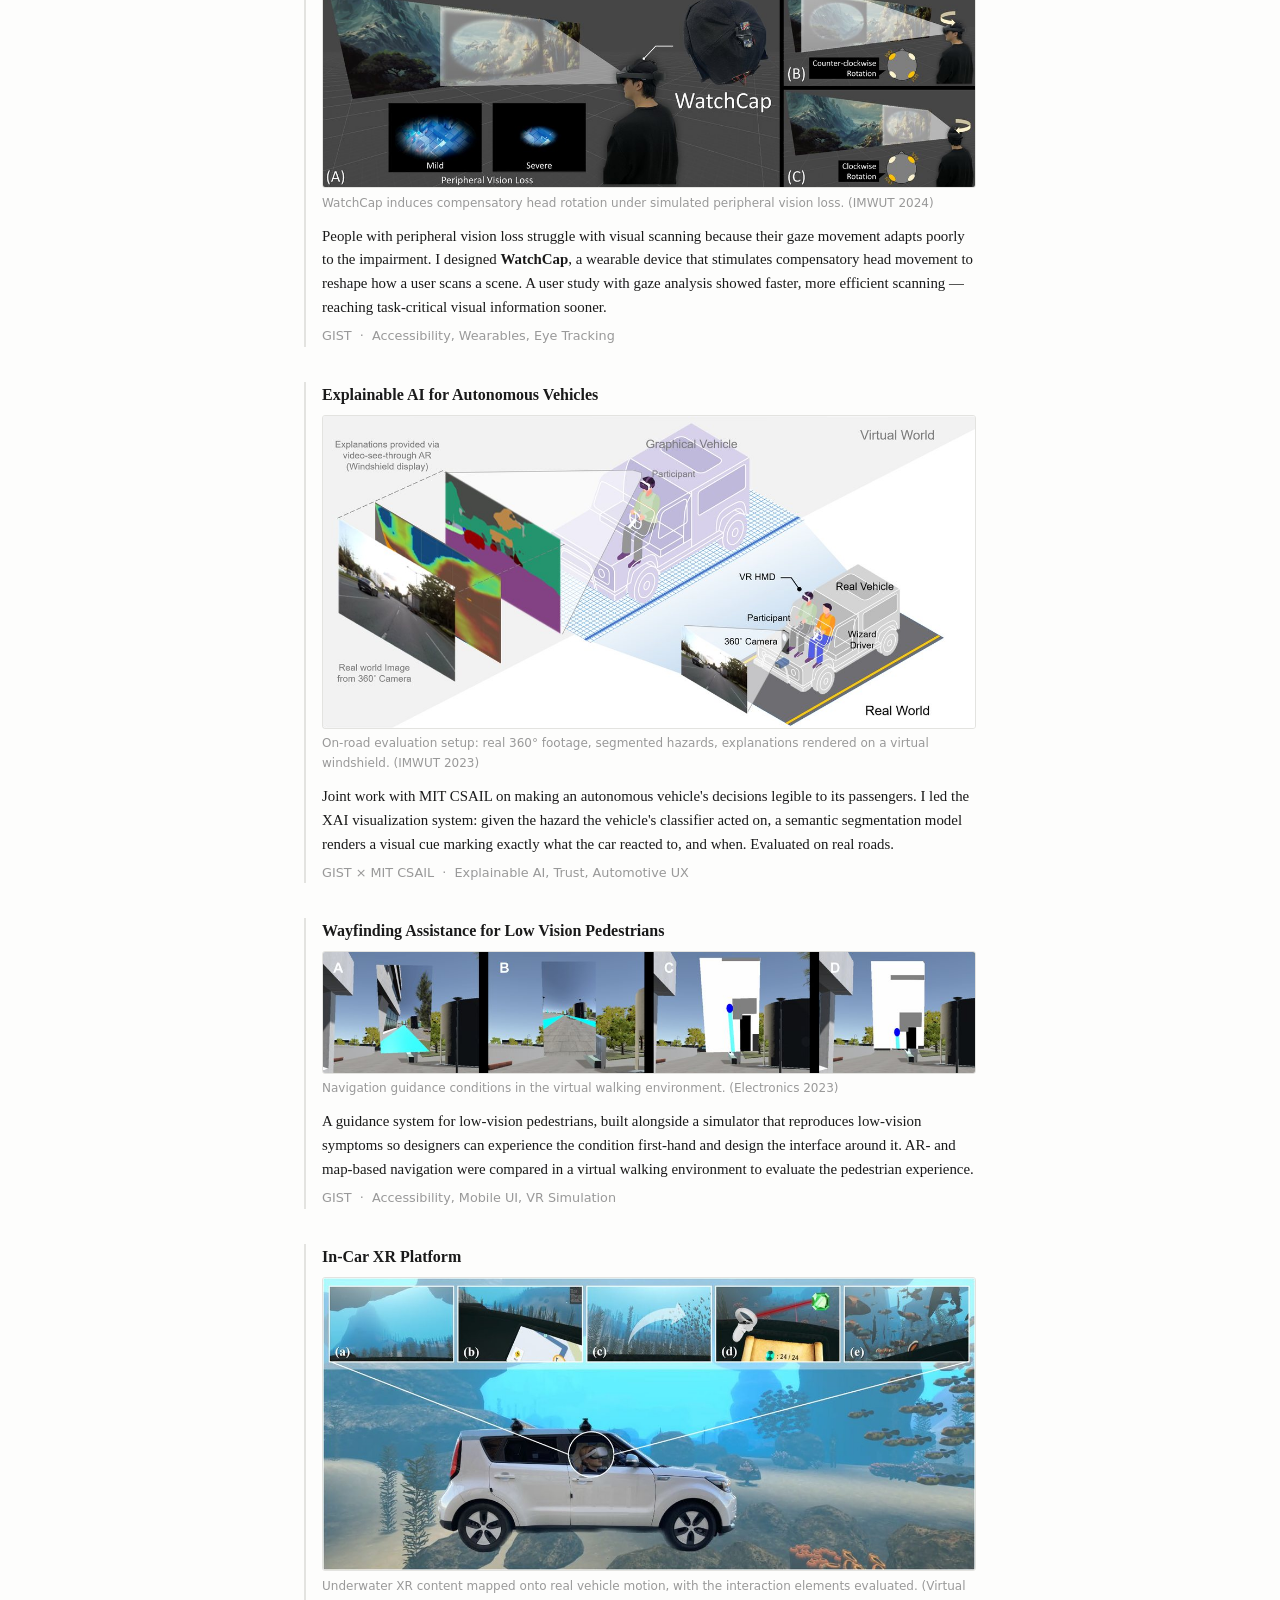
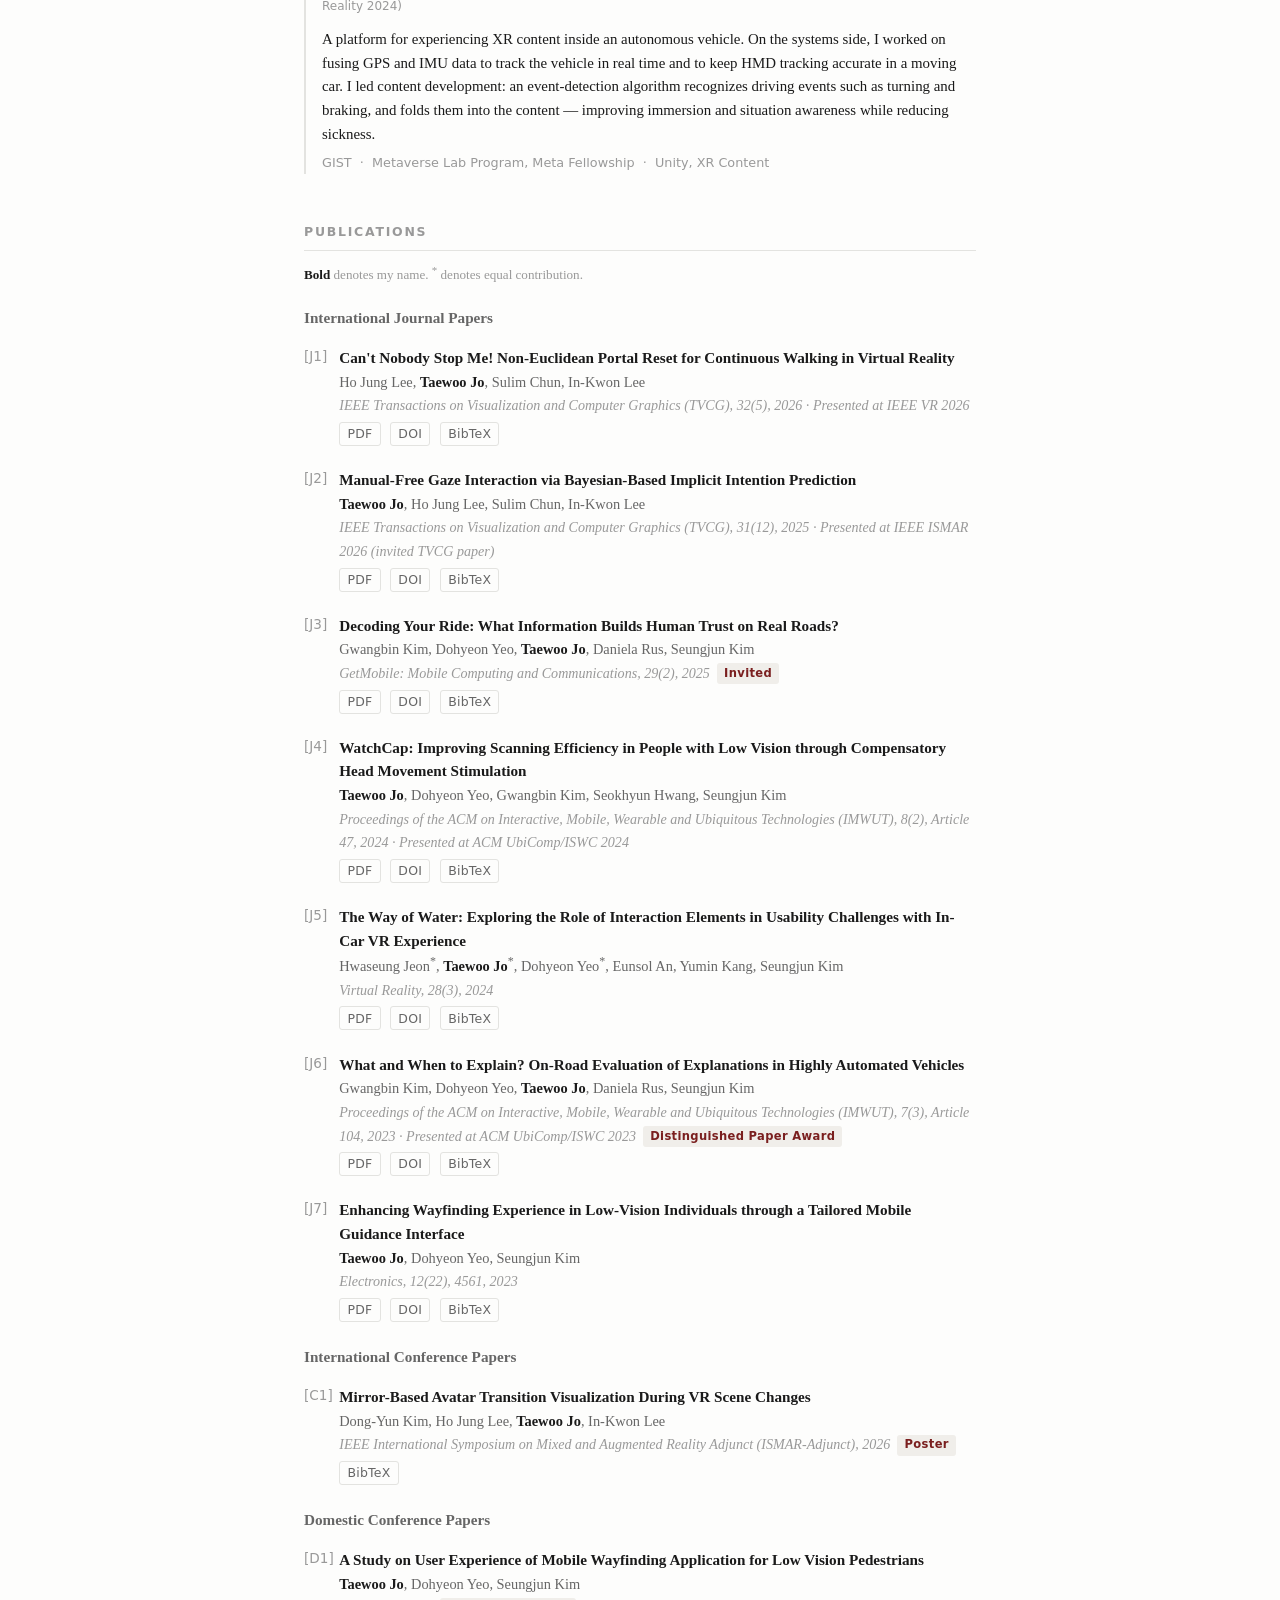
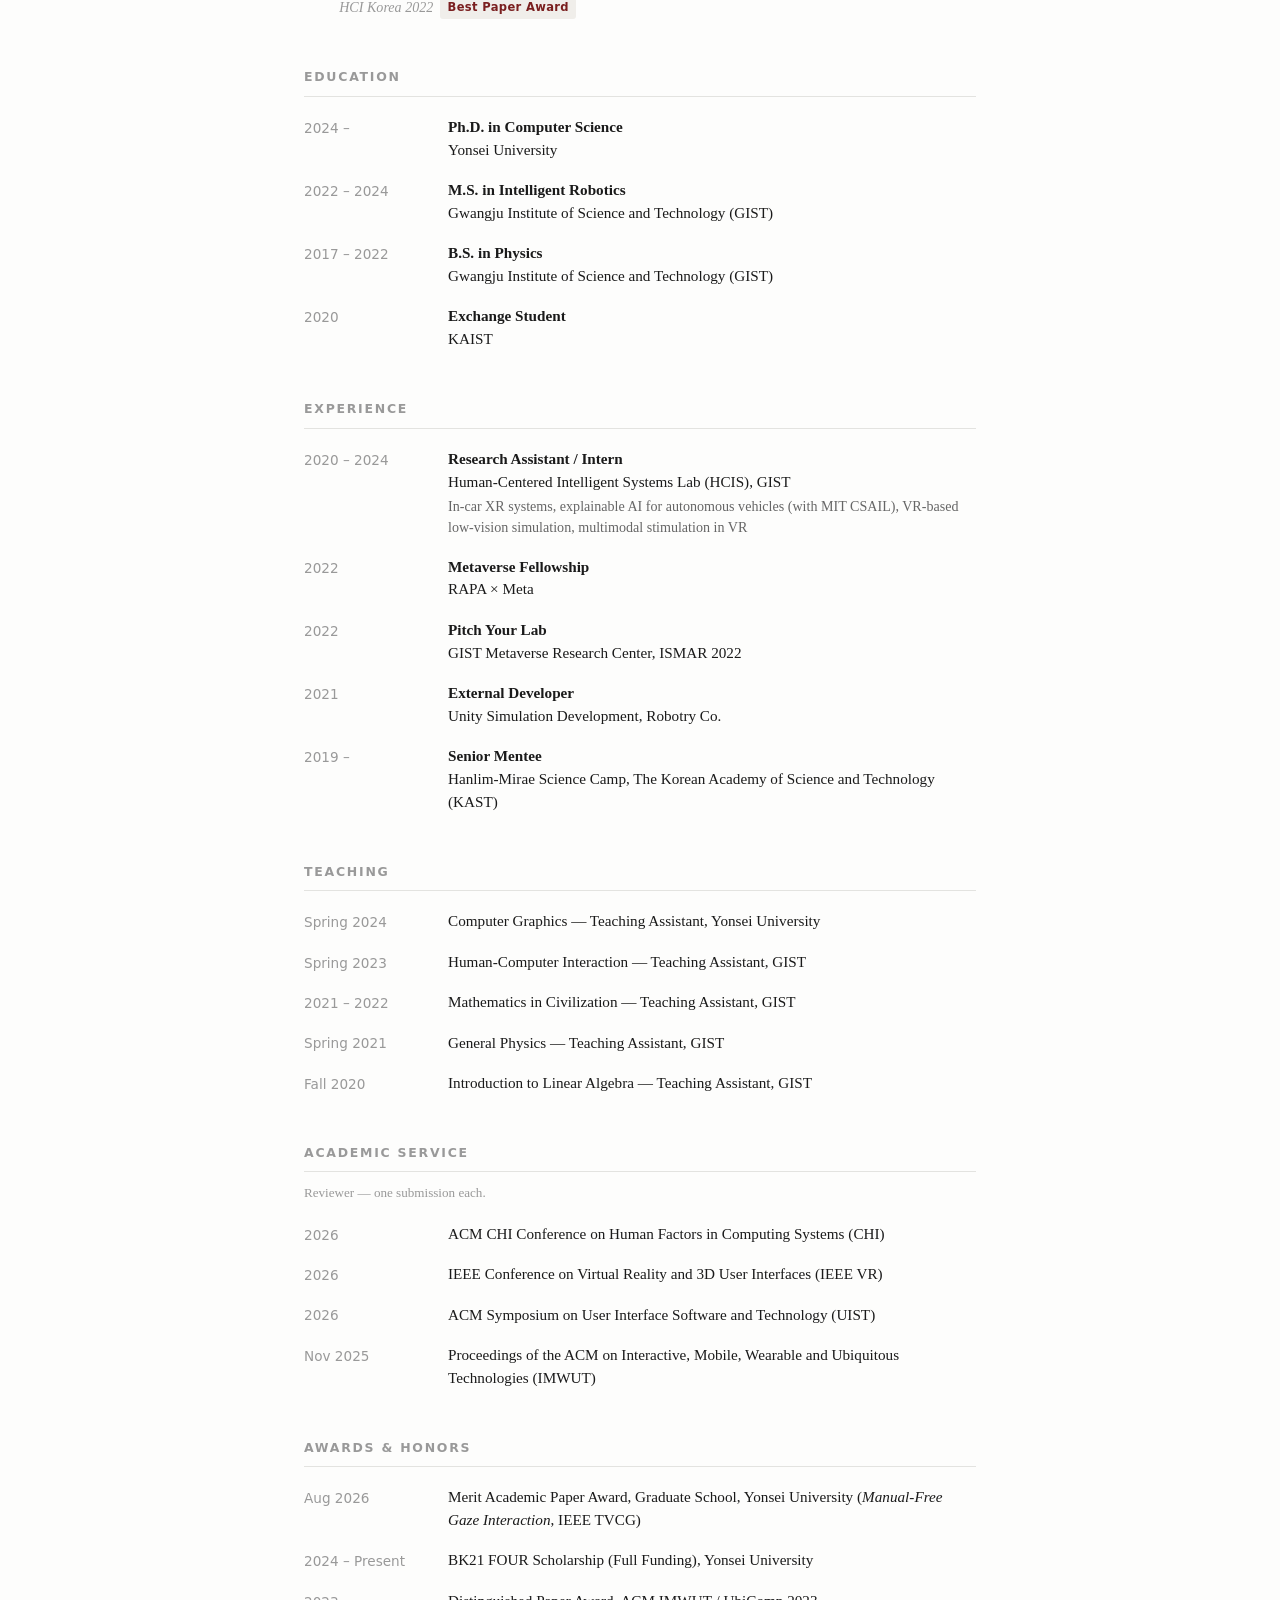
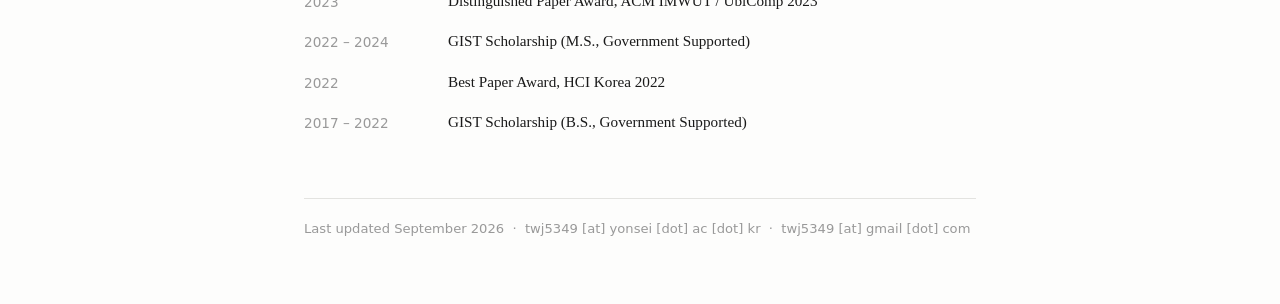
==== commit a2c02108: "Note where each journal paper was presented TVCG 32(5) at IEEE VR 2026, TVCG 31(12) at ISMAR 2026 as" ====
--- a/index.html
+++ b/index.html
@@ -150,7 +150,7 @@
       <li>
         <span class="title">Can't Nobody Stop Me! Non-Euclidean Portal Reset for Continuous Walking in Virtual Reality</span><br>
         <span class="authors">Ho Jung Lee, <span class="me">Taewoo Jo</span>, Sulim Chun, In-Kwon Lee</span><br>
-        <span class="venue">IEEE Transactions on Visualization and Computer Graphics (TVCG), 32(5), 2026</span>
+        <span class="venue">IEEE Transactions on Visualization and Computer Graphics (TVCG), 32(5), 2026 &middot; Presented at IEEE VR 2026</span>
         <span class="publinks">
           <a href="assets/papers/2026-tvcg-portal-reset.pdf">PDF</a>
           <a href="https://doi.org/10.1109/TVCG.2026.3679901">DOI</a>
@@ -170,7 +170,7 @@
       <li>
         <span class="title">Manual-Free Gaze Interaction via Bayesian-Based Implicit Intention Prediction</span><br>
         <span class="authors"><span class="me">Taewoo Jo</span>, Ho Jung Lee, Sulim Chun, In-Kwon Lee</span><br>
-        <span class="venue">IEEE Transactions on Visualization and Computer Graphics (TVCG), 31(12), 2025</span>
+        <span class="venue">IEEE Transactions on Visualization and Computer Graphics (TVCG), 31(12), 2025 &middot; Presented at IEEE ISMAR 2026 (invited TVCG paper)</span>
         <span class="publinks">
           <a href="assets/papers/2025-tvcg-gaze-interaction.pdf">PDF</a>
           <a href="https://doi.org/10.1109/TVCG.2025.3615198">DOI</a>
@@ -211,7 +211,7 @@
       <li>
         <span class="title">WatchCap: Improving Scanning Efficiency in People with Low Vision through Compensatory Head Movement Stimulation</span><br>
         <span class="authors"><span class="me">Taewoo Jo</span>, Dohyeon Yeo, Gwangbin Kim, Seokhyun Hwang, Seungjun Kim</span><br>
-        <span class="venue">Proceedings of the ACM on Interactive, Mobile, Wearable and Ubiquitous Technologies (IMWUT), 8(2), Article 47, 2024</span>
+        <span class="venue">Proceedings of the ACM on Interactive, Mobile, Wearable and Ubiquitous Technologies (IMWUT), 8(2), Article 47, 2024 &middot; Presented at ACM UbiComp/ISWC 2024</span>
         <span class="publinks">
           <a href="assets/papers/2024-imwut-watchcap.pdf">PDF</a>
           <a href="https://doi.org/10.1145/3659592">DOI</a>
@@ -255,7 +255,7 @@
       <li>
         <span class="title">What and When to Explain? On-Road Evaluation of Explanations in Highly Automated Vehicles</span><br>
         <span class="authors">Gwangbin Kim, Dohyeon Yeo, <span class="me">Taewoo Jo</span>, Daniela Rus, Seungjun Kim</span><br>
-        <span class="venue">Proceedings of the ACM on Interactive, Mobile, Wearable and Ubiquitous Technologies (IMWUT), 7(3), Article 104, 2023 &nbsp;<span class="badge">Distinguished Paper Award</span></span>
+        <span class="venue">Proceedings of the ACM on Interactive, Mobile, Wearable and Ubiquitous Technologies (IMWUT), 7(3), Article 104, 2023 &middot; Presented at ACM UbiComp/ISWC 2023 &nbsp;<span class="badge">Distinguished Paper Award</span></span>
         <span class="publinks">
           <a href="assets/papers/2023-imwut-what-and-when-to-explain.pdf">PDF</a>
           <a href="https://doi.org/10.1145/3610886">DOI</a>
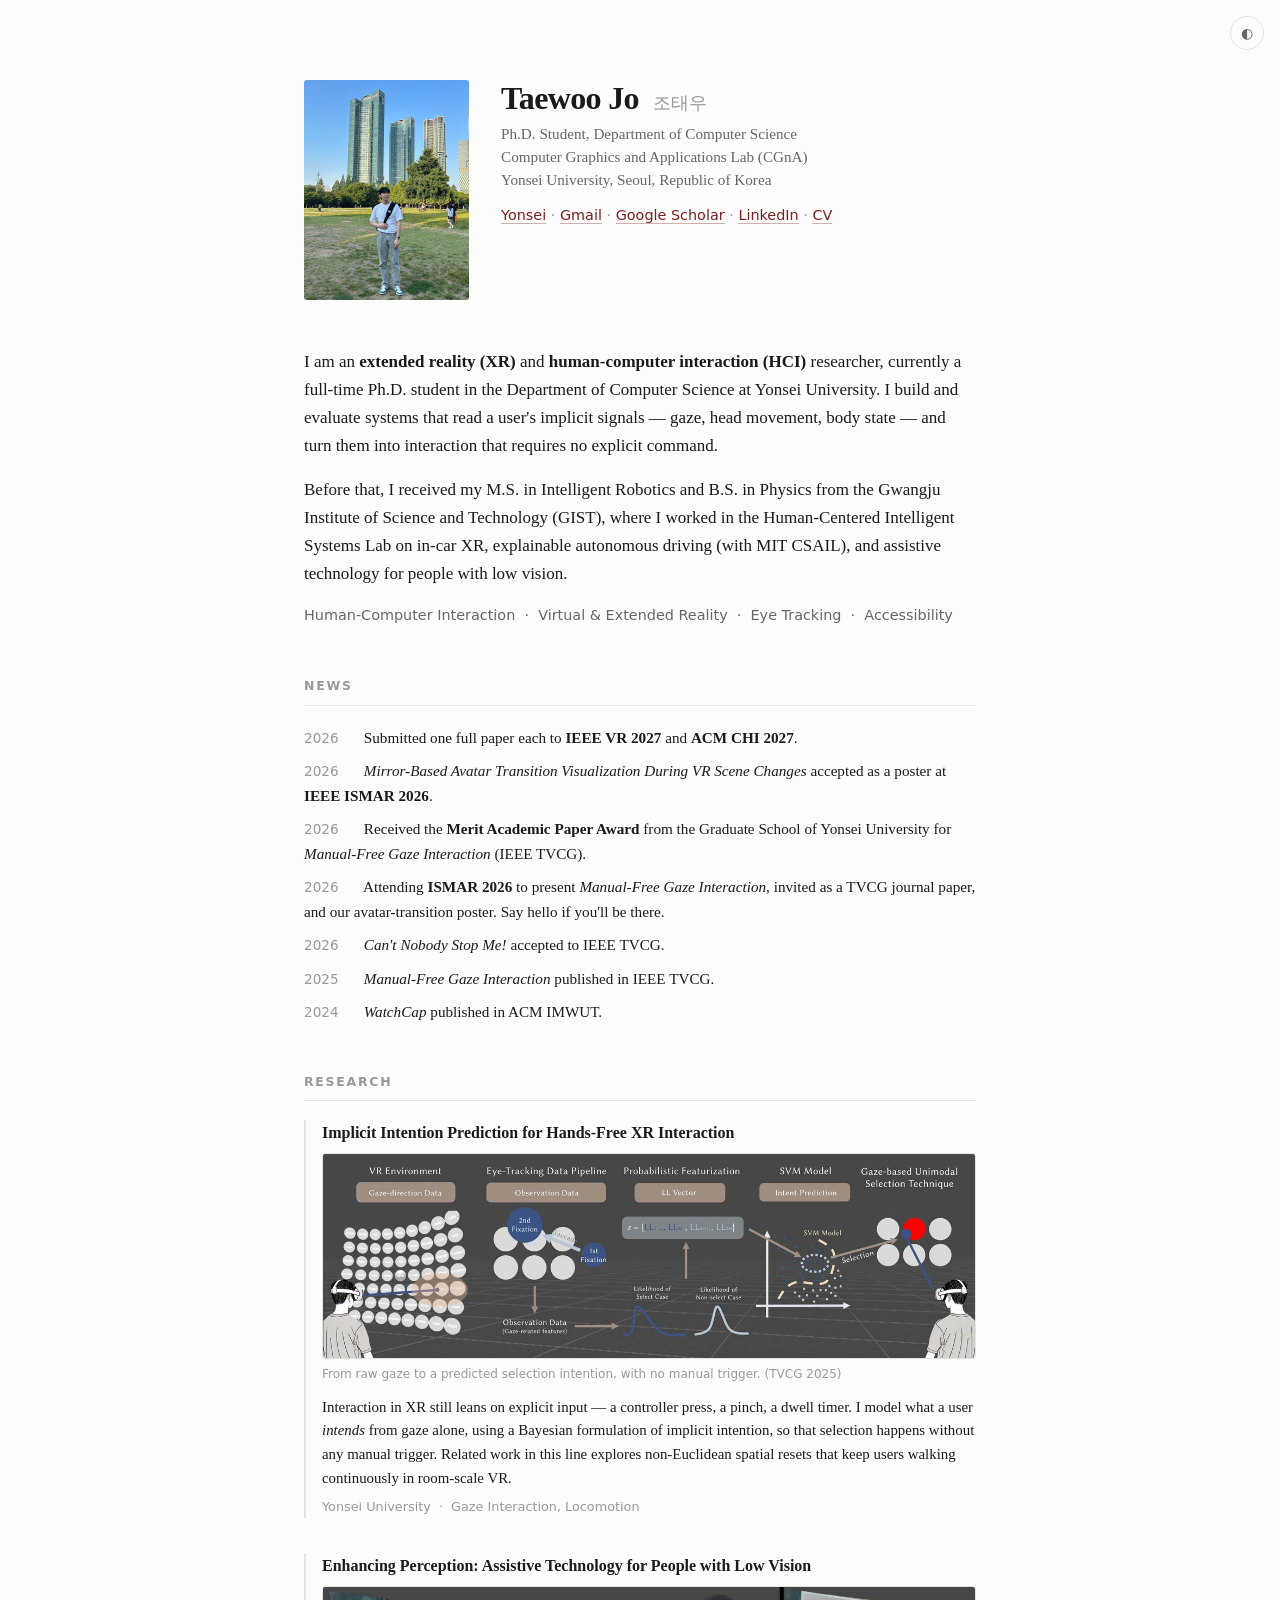
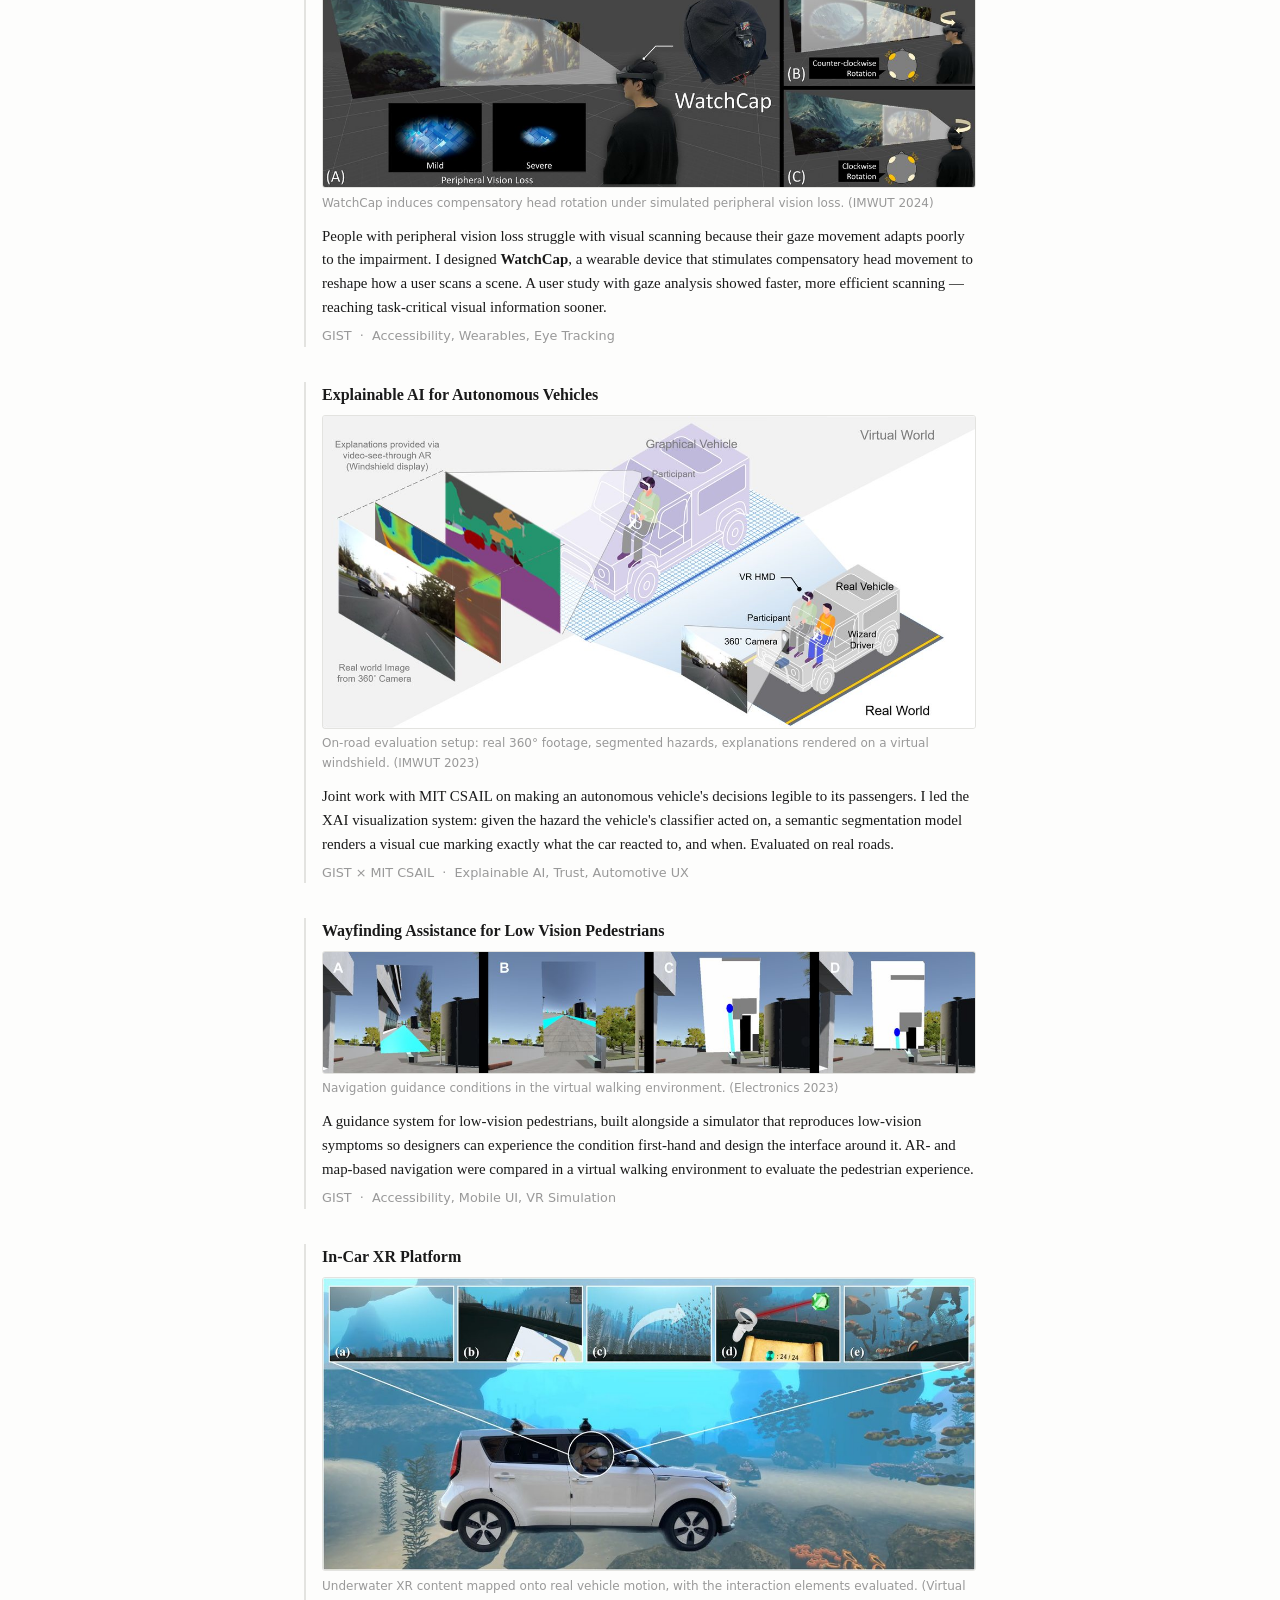
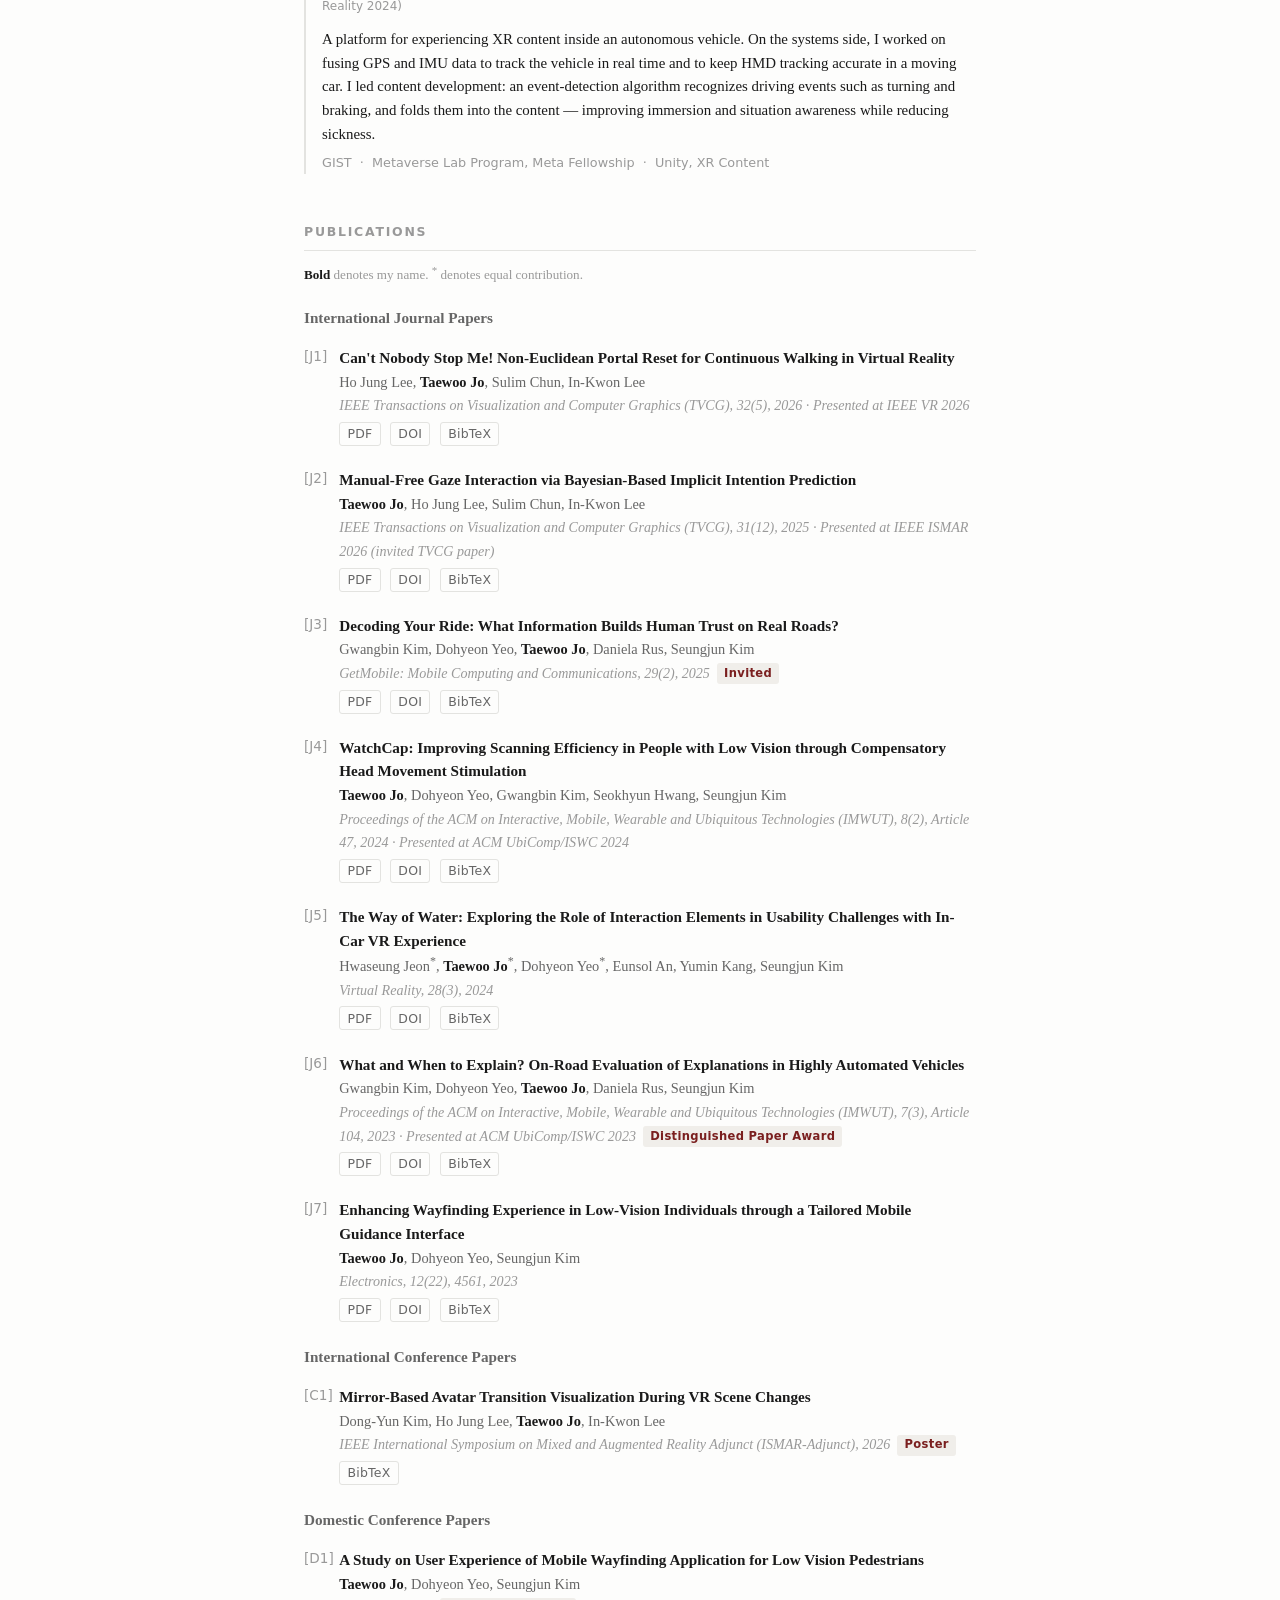
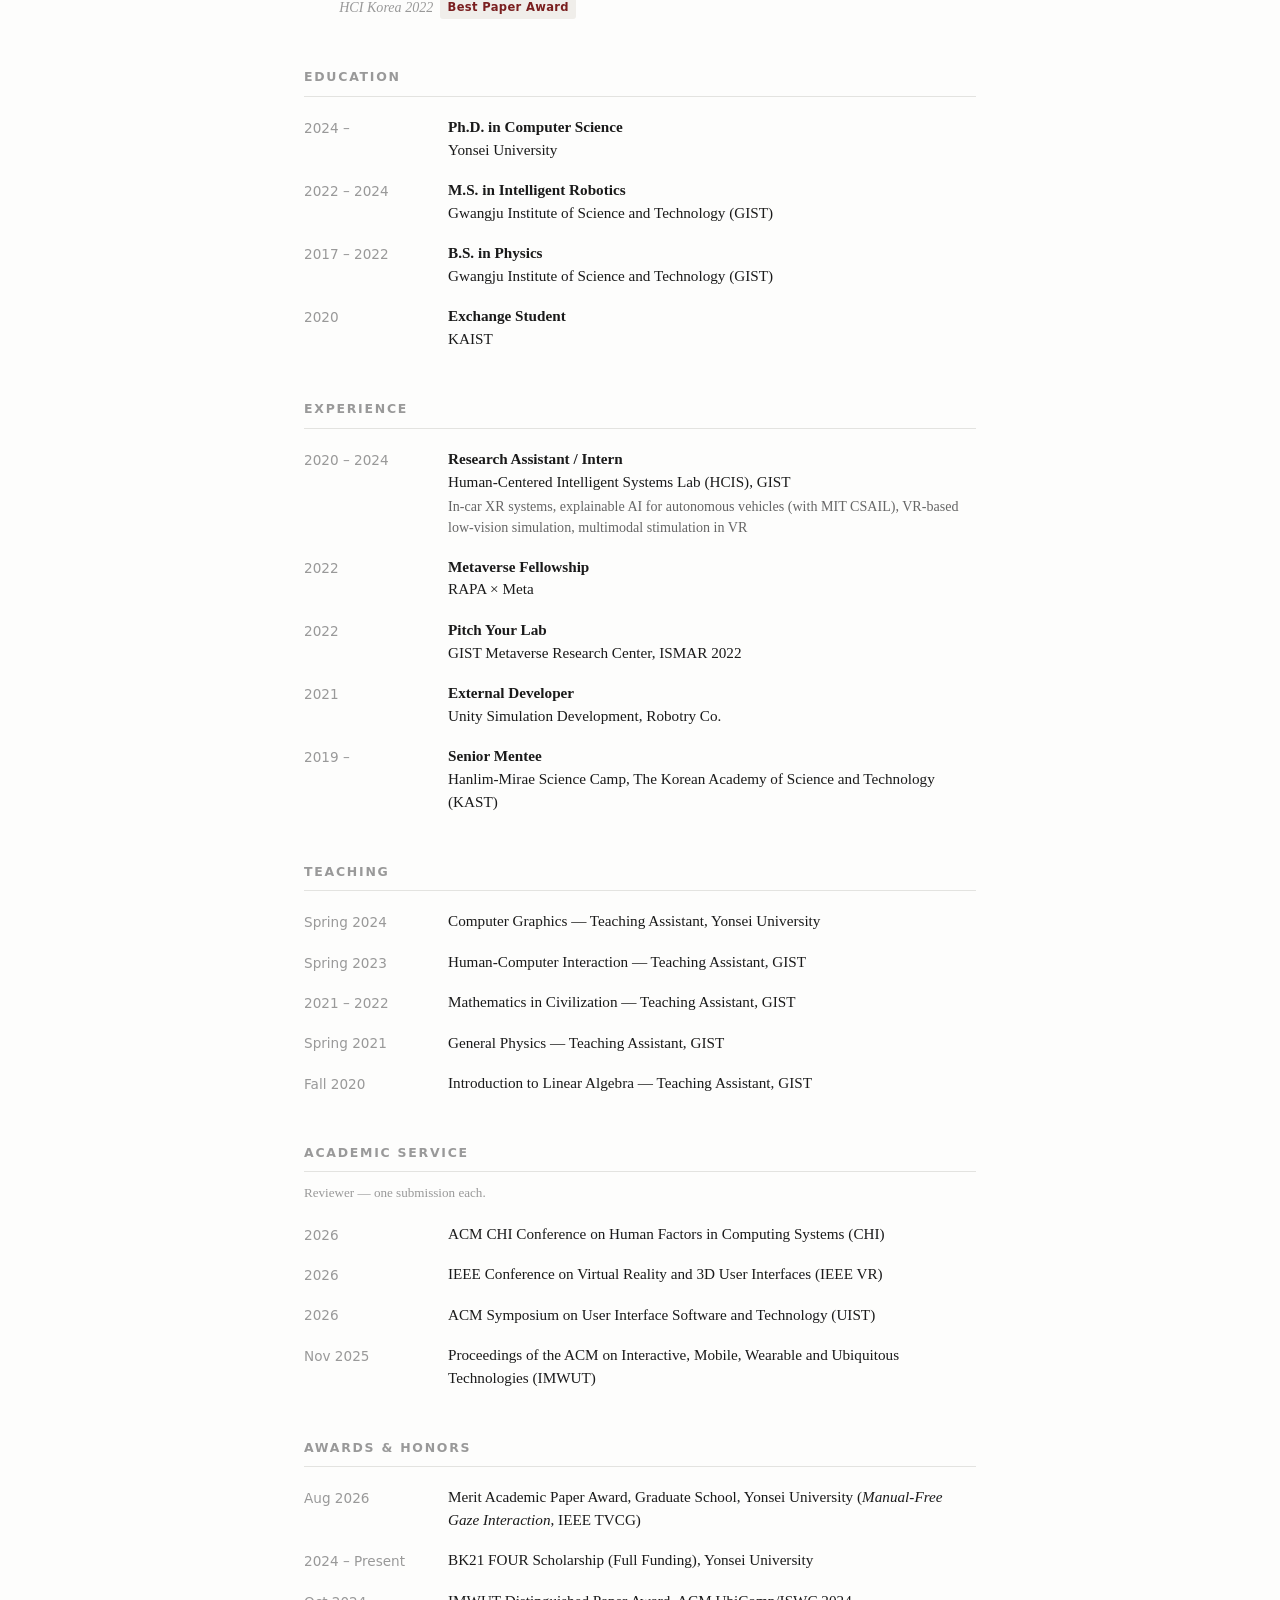
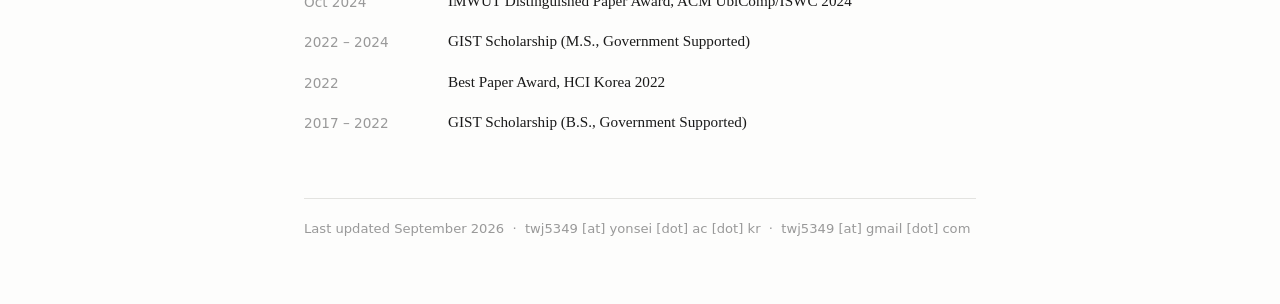
==== commit 43bce9d0: "Date the IMWUT Distinguished Paper Award to UbiComp/ISWC 2024 The award for the IMWUT volume 7 paper" ====
--- a/index.html
+++ b/index.html
@@ -412,7 +412,7 @@
     <ul class="cv">
       <li><span class="date">Aug 2026</span> <span class="entry">Merit Academic Paper Award, Graduate School, Yonsei University (<em>Manual-Free Gaze Interaction</em>, IEEE TVCG)</span></li>
       <li><span class="date">2024 &ndash; Present</span> <span class="entry">BK21 FOUR Scholarship (Full Funding), Yonsei University</span></li>
-      <li><span class="date">2023</span> <span class="entry">Distinguished Paper Award, ACM IMWUT / UbiComp 2023</span></li>
+      <li><span class="date">Oct 2024</span> <span class="entry">IMWUT Distinguished Paper Award, ACM UbiComp/ISWC 2024</span></li>
       <li><span class="date">2022 &ndash; 2024</span> <span class="entry">GIST Scholarship (M.S., Government Supported)</span></li>
       <li><span class="date">2022</span> <span class="entry">Best Paper Award, HCI Korea 2022</span></li>
       <li><span class="date">2017 &ndash; 2022</span> <span class="entry">GIST Scholarship (B.S., Government Supported)</span></li>
